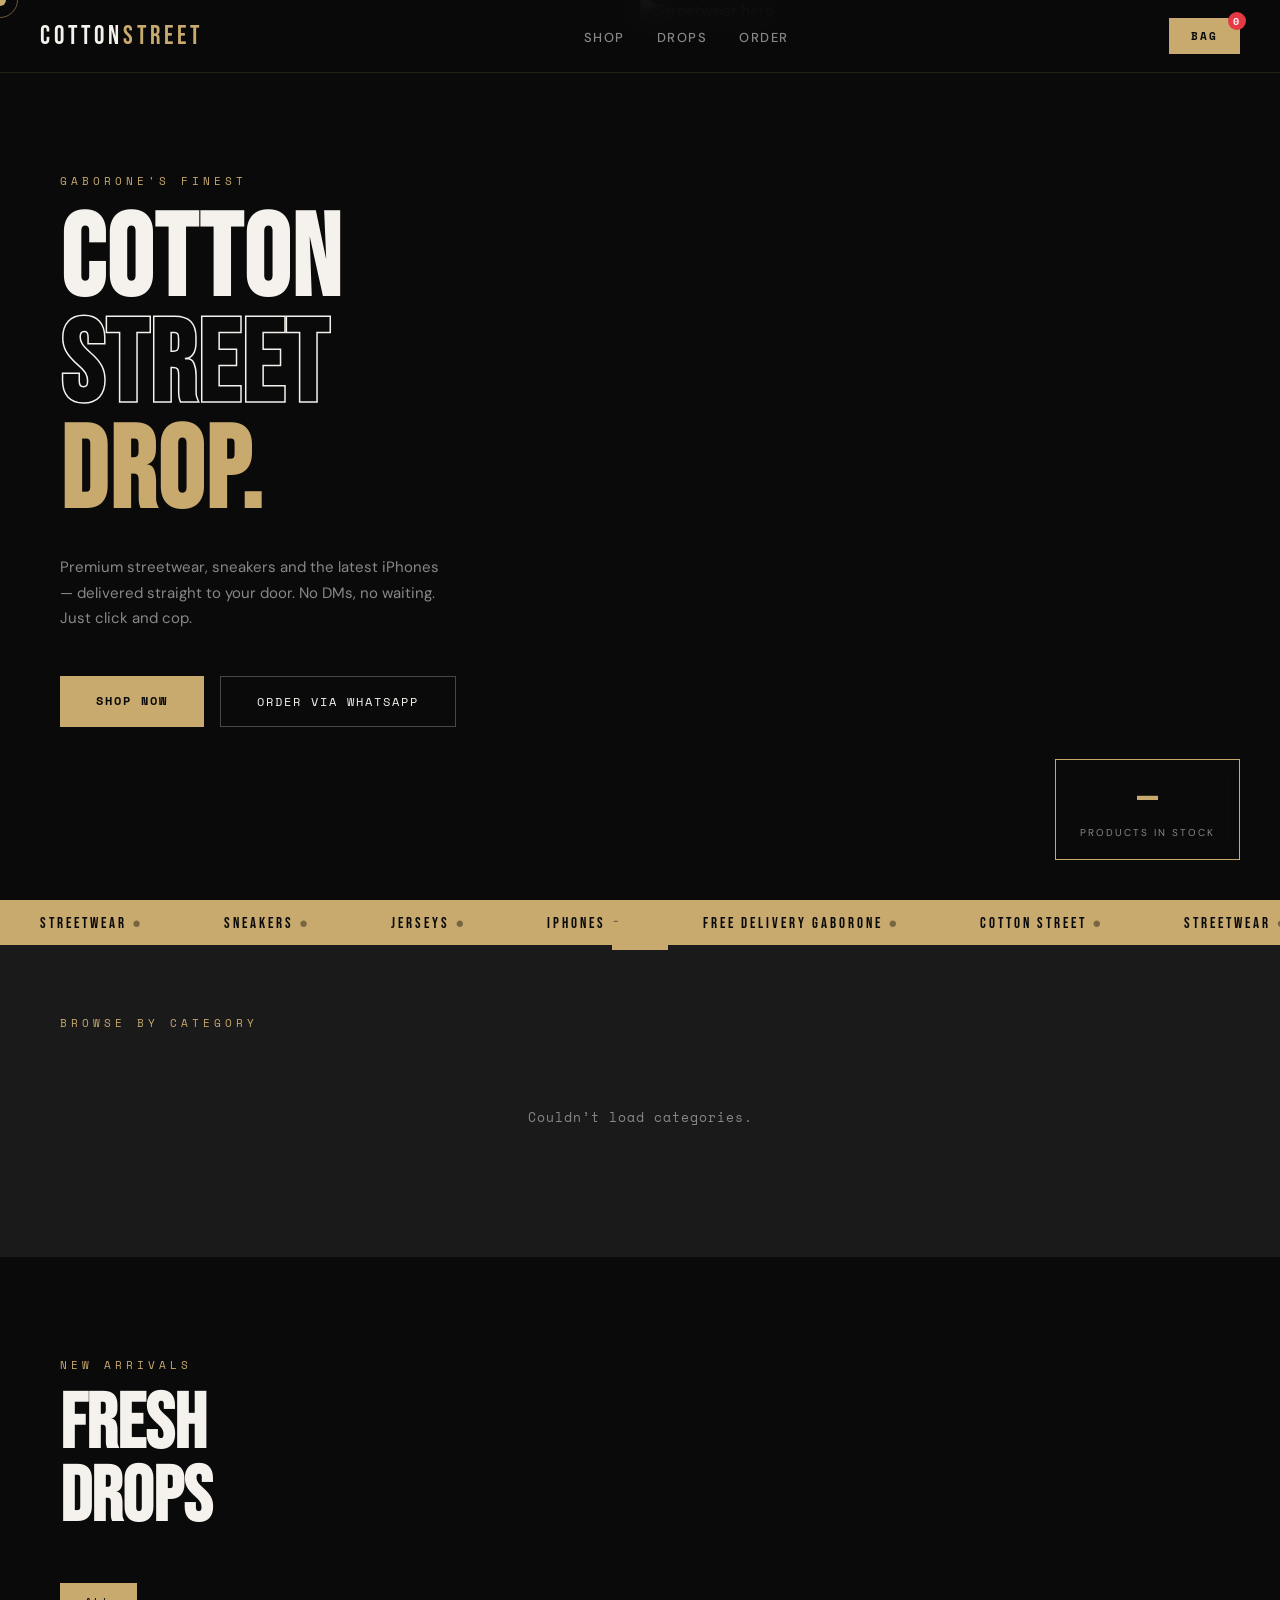
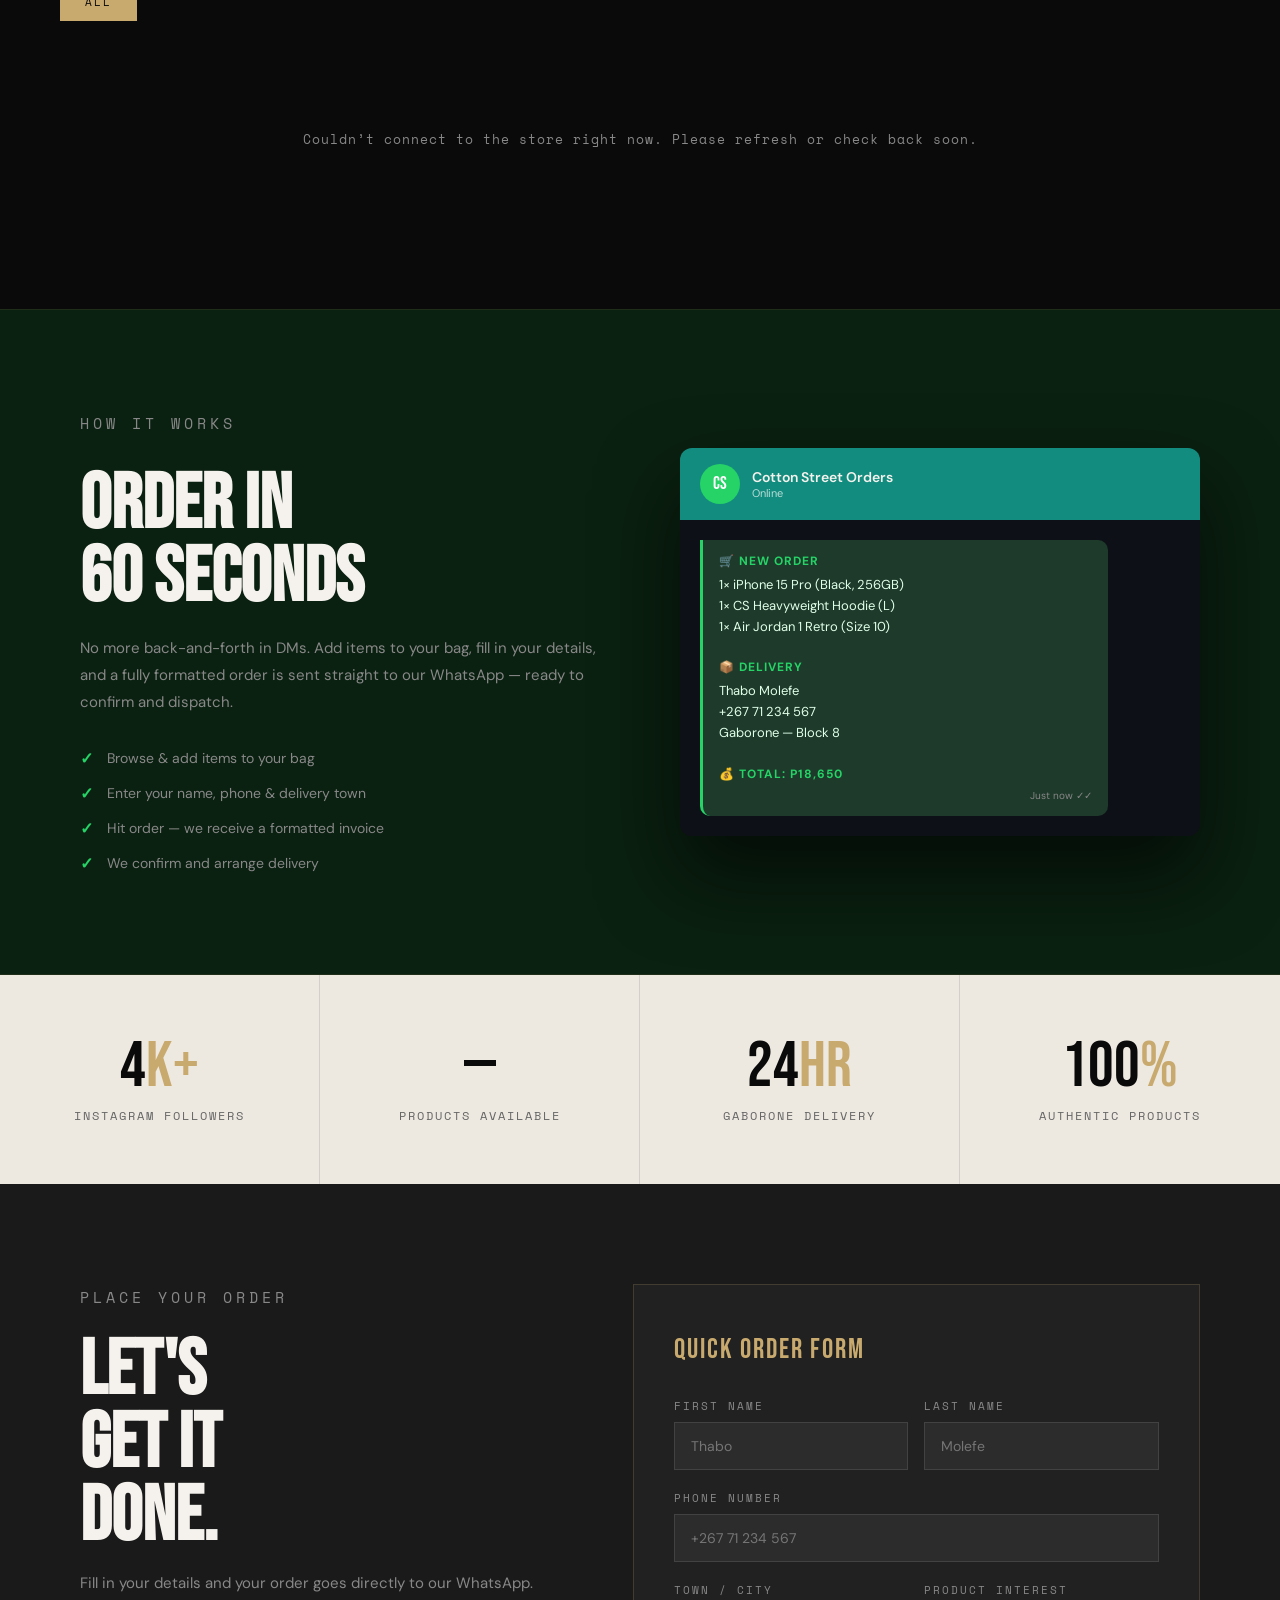
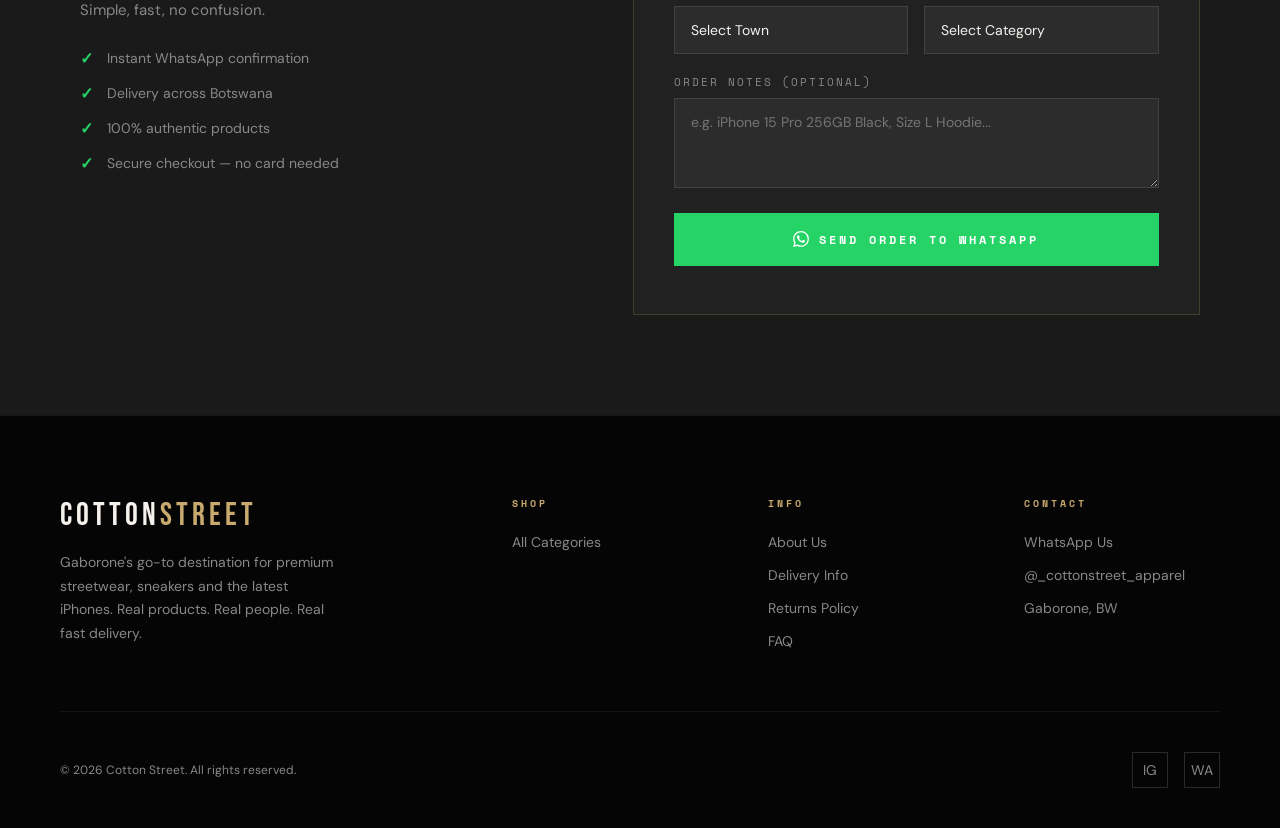
==== frontend/index.html @ 13ce19bf "fix" ====
<!DOCTYPE html>
<html lang="en">
<head>
<meta charset="UTF-8">
<meta name="viewport" content="width=device-width, initial-scale=1.0">
<title>Cotton Street — Apparel & Electronics</title>
<link href="https://fonts.googleapis.com/css2?family=Bebas+Neue&family=DM+Sans:wght@300;400;500;600&family=Space+Mono:wght@400;700&display=swap" rel="stylesheet">
<style>
  :root {
    --black: #0a0a0a;
    --white: #f5f2ee;
    --cream: #ede8e0;
    --accent: #c8a96e;
    --accent2: #e63946;
    --grey: #1a1a1a;
    --mid: #333;
    --light: #888;
  }

  *, *::before, *::after { box-sizing: border-box; margin: 0; padding: 0; }

  html { scroll-behavior: smooth; }

  body {
    background: var(--black);
    color: var(--white);
    font-family: 'DM Sans', sans-serif;
    overflow-x: hidden;
    cursor: none;
  }

  /* Custom cursor */
  .cursor {
    width: 12px; height: 12px;
    background: var(--accent);
    border-radius: 50%;
    position: fixed;
    top: 0; left: 0;
    pointer-events: none;
    z-index: 9999;
    transition: transform 0.15s ease;
    transform: translate(-50%, -50%);
  }
  .cursor-ring {
    width: 36px; height: 36px;
    border: 1px solid rgba(200,169,110,0.5);
    border-radius: 50%;
    position: fixed;
    top: 0; left: 0;
    pointer-events: none;
    z-index: 9998;
    transition: transform 0.35s ease, width 0.3s, height 0.3s;
    transform: translate(-50%, -50%);
  }

  /* Hide custom cursor on touch devices (phones/tablets) */
  @media (hover: none), (pointer: coarse) {
    .cursor, .cursor-ring { display: none; }
    body, .bag-btn, .btn-primary, .btn-outline, .product-card, .cat-card, .tab,
    .form-group input, .form-group select, .form-group textarea,
    .submit-btn, .checkout-btn, .close-btn, .bag-item-remove { cursor: auto; }
  }

  /* Scrollbar */
  ::-webkit-scrollbar { width: 3px; }
  ::-webkit-scrollbar-track { background: var(--black); }
  ::-webkit-scrollbar-thumb { background: var(--accent); }

  /* ===== NAV ===== */
  nav {
    position: fixed; top: 0; left: 0; right: 0;
    z-index: 1000;
    display: flex; align-items: center; justify-content: space-between;
    padding: 18px 40px;
    background: rgba(10,10,10,0.85);
    backdrop-filter: blur(16px);
    border-bottom: 1px solid rgba(200,169,110,0.15);
  }
  .nav-logo {
    font-family: 'Bebas Neue', cursive;
    font-size: 26px;
    letter-spacing: 4px;
    color: var(--white);
    text-decoration: none;
  }
  .nav-logo span { color: var(--accent); }
  .nav-links {
    display: flex; gap: 32px; list-style: none;
  }
  .nav-links a {
    color: var(--light);
    text-decoration: none;
    font-size: 13px;
    letter-spacing: 1.5px;
    text-transform: uppercase;
    font-weight: 500;
    transition: color 0.2s;
  }
  .nav-links a:hover { color: var(--accent); }
  .nav-right { display: flex; align-items: center; gap: 20px; }
  .bag-btn {
    background: var(--accent);
    color: var(--black);
    border: none;
    padding: 10px 22px;
    font-family: 'Space Mono', monospace;
    font-size: 11px;
    letter-spacing: 2px;
    text-transform: uppercase;
    cursor: none;
    font-weight: 700;
    transition: background 0.2s, transform 0.2s;
    position: relative;
  }
  .bag-btn:hover { background: var(--white); transform: translateY(-1px); }
  .bag-count {
    position: absolute; top: -6px; right: -6px;
    background: var(--accent2);
    color: white;
    border-radius: 50%;
    width: 18px; height: 18px;
    font-size: 10px;
    display: flex; align-items: center; justify-content: center;
    font-family: 'Space Mono', monospace;
  }

  /* ===== HERO ===== */
  .hero {
    min-height: 100vh;
    display: grid;
    grid-template-columns: 1fr 1fr;
    position: relative;
    overflow: hidden;
    padding-top: 72px;
  }
  .hero-left {
    display: flex;
    flex-direction: column;
    justify-content: center;
    padding: 80px 60px 80px 60px;
    position: relative;
    z-index: 2;
  }
  .hero-tag {
    font-family: 'Space Mono', monospace;
    font-size: 11px;
    color: var(--accent);
    letter-spacing: 4px;
    text-transform: uppercase;
    margin-bottom: 20px;
    opacity: 0;
    animation: fadeUp 0.7s 0.2s forwards;
  }
  .hero-title {
    font-family: 'Bebas Neue', cursive;
    font-size: clamp(70px, 9vw, 130px);
    line-height: 0.92;
    letter-spacing: 2px;
    opacity: 0;
    animation: fadeUp 0.7s 0.4s forwards;
  }
  .hero-title .outline {
    -webkit-text-stroke: 1.5px var(--white);
    color: transparent;
  }
  .hero-title .gold { color: var(--accent); }
  .hero-sub {
    max-width: 380px;
    margin-top: 28px;
    color: var(--light);
    font-size: 15px;
    line-height: 1.7;
    opacity: 0;
    animation: fadeUp 0.7s 0.6s forwards;
  }
  .hero-cta {
    display: flex; gap: 16px; margin-top: 44px;
    opacity: 0;
    animation: fadeUp 0.7s 0.8s forwards;
  }
  .btn-primary {
    background: var(--accent);
    color: var(--black);
    padding: 16px 36px;
    font-family: 'Space Mono', monospace;
    font-size: 12px;
    letter-spacing: 2px;
    text-transform: uppercase;
    font-weight: 700;
    border: none; cursor: none;
    transition: all 0.2s;
    text-decoration: none;
    display: inline-block;
  }
  .btn-primary:hover { background: var(--white); transform: translateY(-2px); }
  .btn-outline {
    background: transparent;
    color: var(--white);
    padding: 16px 36px;
    font-family: 'Space Mono', monospace;
    font-size: 12px;
    letter-spacing: 2px;
    text-transform: uppercase;
    border: 1px solid rgba(255,255,255,0.25);
    cursor: none;
    transition: all 0.2s;
    text-decoration: none;
    display: inline-block;
  }
  .btn-outline:hover { border-color: var(--accent); color: var(--accent); }

  .hero-right {
    position: relative;
    overflow: hidden;
  }
  .hero-img-main {
    width: 100%; height: 100%;
    object-fit: cover;
    filter: brightness(0.75) contrast(1.1);
    opacity: 0;
    animation: fadeIn 1s 0.3s forwards;
  }
  .hero-overlay {
    position: absolute; inset: 0;
    background: linear-gradient(135deg, rgba(10,10,10,0.4) 0%, transparent 60%);
  }
  .hero-badge {
    position: absolute;
    bottom: 40px; right: 40px;
    border: 1px solid var(--accent);
    padding: 20px 24px;
    text-align: center;
    background: rgba(10,10,10,0.7);
    backdrop-filter: blur(10px);
  }
  .hero-badge .num {
    font-family: 'Bebas Neue', cursive;
    font-size: 42px;
    color: var(--accent);
    line-height: 1;
  }
  .hero-badge .lbl {
    font-size: 10px;
    letter-spacing: 2px;
    text-transform: uppercase;
    color: var(--light);
    margin-top: 4px;
  }

  /* Ticker */
  .ticker {
    background: var(--accent);
    overflow: hidden;
    white-space: nowrap;
    padding: 12px 0;
  }
  .ticker-inner {
    display: inline-flex;
    animation: ticker 20s linear infinite;
  }
  .ticker-item {
    font-family: 'Bebas Neue', cursive;
    font-size: 15px;
    letter-spacing: 3px;
    color: var(--black);
    padding: 0 40px;
  }
  .ticker-dot { color: rgba(0,0,0,0.4); }

  /* ===== SECTIONS ===== */
  section { padding: 100px 60px; }

  .section-label {
    font-family: 'Space Mono', monospace;
    font-size: 11px;
    letter-spacing: 4px;
    text-transform: uppercase;
    color: var(--accent);
    margin-bottom: 16px;
  }
  .section-title {
    font-family: 'Bebas Neue', cursive;
    font-size: clamp(44px, 6vw, 80px);
    line-height: 0.95;
    margin-bottom: 48px;
  }

  /* ===== CATEGORIES ===== */
  .categories {
    background: var(--grey);
    padding: 70px 60px;
  }
  .cat-grid {
    display: grid;
    grid-template-columns: repeat(auto-fit, minmax(220px, 1fr));
    gap: 16px;
  }
  .cat-card {
    position: relative;
    overflow: hidden;
    aspect-ratio: 3/4;
    cursor: none;
  }
  .cat-card img {
    width: 100%; height: 100%;
    object-fit: cover;
    transition: transform 0.6s ease;
    filter: brightness(0.65);
  }
  .cat-card:hover img { transform: scale(1.06); filter: brightness(0.5); }
  .cat-placeholder {
    width: 100%; height: 100%;
    display: flex; align-items: center; justify-content: center;
    background: linear-gradient(135deg, rgba(200,169,110,0.18), rgba(10,10,10,0.95));
    font-family: 'Bebas Neue', cursive;
    font-size: clamp(26px, 5vw, 48px);
    color: rgba(255,255,255,0.07);
    letter-spacing: 4px;
    text-transform: uppercase;
    transition: transform 0.6s ease;
    overflow: hidden;
    white-space: nowrap;
  }
  .cat-card:hover .cat-placeholder { transform: scale(1.06); }
  .cat-info {
    position: absolute;
    bottom: 0; left: 0; right: 0;
    padding: 28px 24px;
    background: linear-gradient(to top, rgba(0,0,0,0.9) 0%, transparent 100%);
  }
  .cat-name {
    font-family: 'Bebas Neue', cursive;
    font-size: 34px;
    letter-spacing: 2px;
  }
  .cat-count {
    font-size: 12px;
    color: var(--accent);
    letter-spacing: 2px;
    font-family: 'Space Mono', monospace;
    margin-top: 4px;
  }
  .cat-arrow {
    position: absolute;
    top: 24px; right: 24px;
    width: 40px; height: 40px;
    border: 1px solid rgba(255,255,255,0.3);
    display: flex; align-items: center; justify-content: center;
    font-size: 18px;
    opacity: 0;
    transition: opacity 0.3s, transform 0.3s;
    transform: translateX(-8px);
  }
  .cat-card:hover .cat-arrow { opacity: 1; transform: translateX(0); }

  /* ===== PRODUCTS ===== */
  .products { background: var(--black); }
  .filter-tabs {
    display: flex; gap: 8px;
    margin-bottom: 48px;
    flex-wrap: wrap;
  }
  .tab {
    padding: 10px 24px;
    font-family: 'Space Mono', monospace;
    font-size: 11px;
    letter-spacing: 2px;
    text-transform: uppercase;
    border: 1px solid rgba(255,255,255,0.15);
    background: transparent;
    color: var(--light);
    cursor: none;
    transition: all 0.2s;
  }
  .tab.active, .tab:hover {
    background: var(--accent);
    color: var(--black);
    border-color: var(--accent);
  }
  .product-grid {
    display: grid;
    grid-template-columns: repeat(4, 1fr);
    gap: 20px;
  }
  .product-card {
    background: var(--grey);
    position: relative;
    cursor: none;
    transition: transform 0.3s;
    overflow: hidden;
  }
  .product-card:hover { transform: translateY(-6px); }
  .product-img-wrap {
    position: relative;
    aspect-ratio: 3/4;
    overflow: hidden;
  }
  .product-img-wrap img {
    width: 100%; height: 100%;
    object-fit: cover;
    transition: transform 0.5s;
    filter: brightness(0.9);
  }
  .product-card:hover .product-img-wrap img { transform: scale(1.05); }
  .no-image {
    width: 100%; height: 100%;
    display: flex; align-items: center; justify-content: center;
    background: linear-gradient(135deg, rgba(200,169,110,0.12), rgba(255,255,255,0.02));
    font-family: 'Bebas Neue', cursive;
    font-size: 36px;
    color: rgba(255,255,255,0.18);
    letter-spacing: 2px;
  }
  .product-badge {
    position: absolute;
    top: 14px; left: 14px;
    background: var(--accent2);
    color: white;
    font-size: 9px;
    letter-spacing: 2px;
    font-family: 'Space Mono', monospace;
    padding: 5px 10px;
    text-transform: uppercase;
  }
  .product-quick {
    position: absolute;
    bottom: 0; left: 0; right: 0;
    background: var(--accent);
    color: var(--black);
    text-align: center;
    padding: 12px;
    font-family: 'Space Mono', monospace;
    font-size: 10px;
    letter-spacing: 2px;
    text-transform: uppercase;
    font-weight: 700;
    transform: translateY(100%);
    transition: transform 0.3s;
    border: none;
    cursor: none;
    width: 100%;
  }
  .product-card:hover .product-quick { transform: translateY(0); }
  .product-info { padding: 18px 16px; }
  .product-name {
    font-family: 'DM Sans', sans-serif;
    font-size: 14px;
    font-weight: 600;
    margin-bottom: 4px;
    white-space: nowrap; overflow: hidden; text-overflow: ellipsis;
  }
  .product-variant {
    font-size: 11px;
    color: var(--light);
    letter-spacing: 1px;
    margin-bottom: 12px;
  }
  .product-price {
    font-family: 'Space Mono', monospace;
    font-size: 15px;
    color: var(--accent);
    font-weight: 700;
  }
  .product-old {
    font-family: 'Space Mono', monospace;
    font-size: 11px;
    color: var(--light);
    text-decoration: line-through;
    margin-left: 8px;
  }

  /* ===== GRID MESSAGES ===== */
  .loading-state, .empty-state {
    grid-column: 1 / -1;
    text-align: center;
    padding: 60px 20px;
    color: var(--light);
    font-family: 'Space Mono', monospace;
    font-size: 13px;
    letter-spacing: 1px;
  }

  /* ===== WHATSAPP SECTION ===== */
  .wa-section {
    background: #0a2010;
    display: grid;
    grid-template-columns: 1fr 1fr;
    gap: 80px;
    align-items: center;
    padding: 100px 80px;
    border-top: 1px solid rgba(200,169,110,0.1);
    border-bottom: 1px solid rgba(200,169,110,0.1);
  }
  .wa-section .section-title { margin-bottom: 20px; }
  .wa-section p {
    color: var(--light);
    font-size: 15px;
    line-height: 1.8;
    margin-bottom: 32px;
  }
  .wa-mockup {
    background: #111;
    border-radius: 12px;
    overflow: hidden;
    box-shadow: 0 40px 80px rgba(0,0,0,0.6);
  }
  .wa-header {
    background: #128C7E;
    padding: 16px 20px;
    display: flex;
    align-items: center;
    gap: 12px;
  }
  .wa-avatar {
    width: 40px; height: 40px;
    border-radius: 50%;
    background: #25D366;
    display: flex; align-items: center; justify-content: center;
    font-family: 'Bebas Neue', cursive;
    font-size: 18px;
    color: white;
  }
  .wa-title { font-weight: 600; font-size: 14px; }
  .wa-status { font-size: 11px; color: rgba(255,255,255,0.7); }
  .wa-body {
    background: #0d1117;
    padding: 20px;
    min-height: 220px;
    display: flex;
    flex-direction: column;
    gap: 10px;
  }
  .wa-msg {
    background: #1e3a2b;
    border-radius: 0 10px 10px 10px;
    padding: 12px 16px;
    max-width: 85%;
    font-size: 13px;
    line-height: 1.6;
    color: #e0ffe8;
    border-left: 3px solid #25D366;
  }
  .wa-msg strong { color: #25D366; display: block; margin-bottom: 4px; font-size: 12px; letter-spacing: 1px; }
  .wa-time { font-size: 10px; color: var(--light); text-align: right; margin-top: 4px; }

  /* ===== STATS ===== */
  .stats-row {
    background: var(--cream);
    display: grid;
    grid-template-columns: repeat(4, 1fr);
    padding: 0;
  }
  .stat-item {
    padding: 60px 40px;
    border-right: 1px solid rgba(0,0,0,0.1);
    text-align: center;
  }
  .stat-item:last-child { border-right: none; }
  .stat-num {
    font-family: 'Bebas Neue', cursive;
    font-size: 64px;
    color: var(--black);
    line-height: 1;
  }
  .stat-unit { color: var(--accent); }
  .stat-label {
    font-size: 12px;
    letter-spacing: 2px;
    text-transform: uppercase;
    color: #666;
    margin-top: 8px;
    font-family: 'Space Mono', monospace;
  }

  /* ===== ORDER FORM ===== */
  .order-section {
    background: var(--grey);
    display: grid;
    grid-template-columns: 1fr 1.2fr;
    gap: 80px;
    align-items: start;
    padding: 100px 80px;
  }
  .order-info .section-title { margin-bottom: 16px; }
  .order-info p { color: var(--light); line-height: 1.8; margin-bottom: 24px; font-size: 15px; }
  .benefit-list { list-style: none; display: flex; flex-direction: column; gap: 14px; }
  .benefit-list li {
    display: flex; align-items: center; gap: 14px;
    font-size: 14px; color: var(--light);
  }
  .benefit-list li::before {
    content: '✓';
    color: #25D366;
    font-weight: 700;
    font-size: 16px;
    flex-shrink: 0;
  }

  .order-form {
    background: rgba(255,255,255,0.03);
    border: 1px solid rgba(200,169,110,0.2);
    padding: 48px 40px;
  }
  .form-title {
    font-family: 'Bebas Neue', cursive;
    font-size: 28px;
    letter-spacing: 2px;
    margin-bottom: 32px;
    color: var(--accent);
  }
  .form-group { margin-bottom: 20px; }
  .form-group label {
    display: block;
    font-size: 11px;
    letter-spacing: 2px;
    text-transform: uppercase;
    color: var(--light);
    font-family: 'Space Mono', monospace;
    margin-bottom: 8px;
  }
  .form-group input, .form-group select, .form-group textarea {
    width: 100%;
    background: rgba(255,255,255,0.05);
    border: 1px solid rgba(255,255,255,0.1);
    color: var(--white);
    padding: 14px 16px;
    font-family: 'DM Sans', sans-serif;
    font-size: 14px;
    outline: none;
    transition: border-color 0.2s;
    -webkit-appearance: none;
    cursor: none;
  }
  .form-group input:focus, .form-group select:focus, .form-group textarea:focus {
    border-color: var(--accent);
  }
  .form-group select option { background: var(--grey); }
  .form-group textarea { min-height: 90px; resize: vertical; }
  .form-row { display: grid; grid-template-columns: 1fr 1fr; gap: 16px; }

  .submit-btn {
    width: 100%;
    background: #25D366;
    color: white;
    border: none;
    padding: 18px;
    font-family: 'Space Mono', monospace;
    font-size: 12px;
    letter-spacing: 3px;
    text-transform: uppercase;
    font-weight: 700;
    cursor: none;
    transition: background 0.2s, transform 0.2s;
    margin-top: 8px;
    display: flex; align-items: center; justify-content: center; gap: 10px;
  }
  .submit-btn:hover { background: #128C7E; transform: translateY(-1px); }
  .submit-btn:disabled { opacity: 0.6; cursor: not-allowed; }

  /* ===== BAG DRAWER ===== */
  .bag-drawer {
    position: fixed;
    top: 0; right: -420px;
    width: 420px; height: 100vh;
    background: var(--grey);
    z-index: 2000;
    transition: right 0.4s cubic-bezier(0.4, 0, 0.2, 1);
    display: flex; flex-direction: column;
    border-left: 1px solid rgba(200,169,110,0.15);
  }
  .bag-drawer.open { right: 0; }
  .bag-overlay {
    position: fixed; inset: 0;
    background: rgba(0,0,0,0.6);
    z-index: 1999;
    display: none;
    backdrop-filter: blur(4px);
  }
  .bag-overlay.open { display: block; }
  .bag-header {
    padding: 28px 32px;
    border-bottom: 1px solid rgba(255,255,255,0.08);
    display: flex; justify-content: space-between; align-items: center;
  }
  .bag-header h3 {
    font-family: 'Bebas Neue', cursive;
    font-size: 22px;
    letter-spacing: 3px;
  }
  .close-btn {
    background: none; border: none; color: var(--white);
    font-size: 22px; cursor: none; line-height: 1;
  }
  .bag-items { flex: 1; overflow-y: auto; padding: 24px 32px; }
  .bag-empty {
    text-align: center; padding: 60px 20px;
    color: var(--light); font-size: 14px;
  }
  .bag-empty .big { font-family: 'Bebas Neue', cursive; font-size: 48px; color: rgba(255,255,255,0.1); margin-bottom: 8px; }
  .bag-item {
    display: flex; gap: 14px; margin-bottom: 20px;
    padding-bottom: 20px;
    border-bottom: 1px solid rgba(255,255,255,0.06);
  }
  .bag-item img, .bag-item .no-image { width: 72px; height: 90px; object-fit: cover; flex-shrink: 0; font-size: 16px; }
  .bag-item-info { flex: 1; }
  .bag-item-name { font-size: 13px; font-weight: 600; margin-bottom: 4px; }
  .bag-item-variant { font-size: 11px; color: var(--light); margin-bottom: 8px; }
  .bag-item-price { font-family: 'Space Mono', monospace; font-size: 13px; color: var(--accent); }
  .bag-item-remove {
    background: none; border: none; color: var(--light);
    font-size: 16px; cursor: none; padding: 0;
    transition: color 0.2s;
  }
  .bag-item-remove:hover { color: var(--accent2); }
  .bag-footer {
    padding: 24px 32px;
    border-top: 1px solid rgba(255,255,255,0.08);
  }
  .bag-total {
    display: flex; justify-content: space-between;
    font-family: 'Space Mono', monospace;
    font-size: 14px;
    margin-bottom: 20px;
  }
  .bag-total .total-num { color: var(--accent); font-size: 18px; }
  .checkout-btn {
    width: 100%;
    background: #25D366;
    color: white;
    border: none;
    padding: 17px;
    font-family: 'Space Mono', monospace;
    font-size: 11px;
    letter-spacing: 3px;
    text-transform: uppercase;
    font-weight: 700;
    cursor: none;
    transition: background 0.2s;
    display: flex; align-items: center; justify-content: center; gap: 8px;
  }
  .checkout-btn:hover { background: #128C7E; }

  /* ===== FOOTER ===== */
  footer {
    background: #050505;
    padding: 80px 60px 40px;
    border-top: 1px solid rgba(200,169,110,0.1);
  }
  .footer-top {
    display: grid;
    grid-template-columns: 2fr 1fr 1fr 1fr;
    gap: 60px;
    margin-bottom: 60px;
  }
  .footer-brand .nav-logo { font-size: 32px; display: block; margin-bottom: 16px; }
  .footer-brand p { color: var(--light); font-size: 14px; line-height: 1.7; max-width: 280px; }
  .footer-col h4 {
    font-family: 'Space Mono', monospace;
    font-size: 10px;
    letter-spacing: 3px;
    text-transform: uppercase;
    color: var(--accent);
    margin-bottom: 20px;
  }
  .footer-col ul { list-style: none; display: flex; flex-direction: column; gap: 12px; }
  .footer-col ul a { color: var(--light); text-decoration: none; font-size: 14px; transition: color 0.2s; }
  .footer-col ul a:hover { color: var(--white); }
  .footer-bottom {
    display: flex; justify-content: space-between; align-items: center;
    padding-top: 40px;
    border-top: 1px solid rgba(255,255,255,0.06);
    color: var(--light); font-size: 12px;
  }
  .social-links { display: flex; gap: 16px; }
  .social-links a {
    width: 36px; height: 36px;
    border: 1px solid rgba(255,255,255,0.15);
    display: flex; align-items: center; justify-content: center;
    color: var(--light); text-decoration: none; font-size: 14px;
    transition: all 0.2s;
  }
  .social-links a:hover { border-color: var(--accent); color: var(--accent); }

  /* ===== TOAST ===== */
  .toast {
    position: fixed;
    bottom: 30px; left: 50%;
    transform: translateX(-50%) translateY(80px);
    background: var(--accent);
    color: var(--black);
    padding: 14px 28px;
    font-family: 'Space Mono', monospace;
    font-size: 11px;
    letter-spacing: 2px;
    text-transform: uppercase;
    font-weight: 700;
    z-index: 9000;
    transition: transform 0.4s cubic-bezier(0.4,0,0.2,1);
    white-space: nowrap;
  }
  .toast.show { transform: translateX(-50%) translateY(0); }

  /* ===== ANIMATIONS ===== */
  @keyframes fadeUp {
    from { opacity: 0; transform: translateY(30px); }
    to { opacity: 1; transform: translateY(0); }
  }
  @keyframes fadeIn {
    from { opacity: 0; } to { opacity: 1; }
  }
  @keyframes ticker {
    from { transform: translateX(0); }
    to { transform: translateX(-50%); }
  }

  /* ===== RESPONSIVE ===== */
  @media (max-width: 900px) {
    nav { padding: 16px 24px; }
    .nav-links { display: none; }
    section { padding: 70px 24px; }
    .hero { grid-template-columns: 1fr; }
    .hero-right { display: none; }
    .hero-left { padding: 60px 24px; }
    .product-grid { grid-template-columns: 1fr 1fr; }
    .wa-section, .order-section { grid-template-columns: 1fr; gap: 40px; padding: 70px 24px; }
    .stats-row { grid-template-columns: 1fr 1fr; }
    .footer-top { grid-template-columns: 1fr 1fr; gap: 40px; }
    .bag-drawer { width: 100%; right: -100%; }
    .categories { padding: 70px 24px; }
  }
</style>
</head>
<body>

<div class="cursor" id="cursor"></div>
<div class="cursor-ring" id="cursorRing"></div>

<!-- BAG OVERLAY -->
<div class="bag-overlay" id="bagOverlay" onclick="toggleBag()"></div>

<!-- BAG DRAWER -->
<div class="bag-drawer" id="bagDrawer">
  <div class="bag-header">
    <h3>YOUR BAG</h3>
    <button class="close-btn" onclick="toggleBag()">✕</button>
  </div>
  <div class="bag-items" id="bagItems">
    <div class="bag-empty">
      <div class="big">EMPTY</div>
      Add items to your bag
    </div>
  </div>
  <div class="bag-footer" id="bagFooter" style="display:none;">
    <div class="bag-total">
      <span>TOTAL</span>
      <span class="total-num" id="bagTotal">P0</span>
    </div>
    <button class="checkout-btn" onclick="goToCheckout()">
      <svg width="16" height="16" viewBox="0 0 24 24" fill="currentColor"><path d="M17.472 14.382c-.297-.149-1.758-.867-2.03-.967-.273-.099-.471-.148-.67.15-.197.297-.767.966-.94 1.164-.173.199-.347.223-.644.075-.297-.15-1.255-.463-2.39-1.475-.883-.788-1.48-1.761-1.653-2.059-.173-.297-.018-.458.13-.606.134-.133.298-.347.446-.52.149-.174.198-.298.298-.497.099-.198.05-.371-.025-.52-.075-.149-.669-1.612-.916-2.207-.242-.579-.487-.5-.669-.51-.173-.008-.371-.01-.57-.01-.198 0-.52.074-.792.372-.272.297-1.04 1.016-1.04 2.479 0 1.462 1.065 2.875 1.213 3.074.149.198 2.096 3.2 5.077 4.487.709.306 1.262.489 1.694.625.712.227 1.36.195 1.871.118.571-.085 1.758-.719 2.006-1.413.248-.694.248-1.289.173-1.413-.074-.124-.272-.198-.57-.347m-5.421 7.403h-.004a9.87 9.87 0 01-5.031-1.378l-.361-.214-3.741.982.998-3.648-.235-.374a9.86 9.86 0 01-1.51-5.26c.001-5.45 4.436-9.884 9.888-9.884 2.64 0 5.122 1.03 6.988 2.898a9.825 9.825 0 012.893 6.994c-.003 5.45-4.437 9.884-9.885 9.884m8.413-18.297A11.815 11.815 0 0012.05 0C5.495 0 .16 5.335.157 11.892c0 2.096.547 4.142 1.588 5.945L.057 24l6.305-1.654a11.882 11.882 0 005.683 1.448h.005c6.554 0 11.89-5.335 11.893-11.893a11.821 11.821 0 00-3.48-8.413z"/></svg>
      CHECKOUT
    </button>
  </div>
</div>

<!-- NAV -->
<nav>
  <a href="#" class="nav-logo">Cotton<span>Street</span></a>
  <ul class="nav-links">
    <li><a href="#shop">Shop</a></li>
    <li><a href="#drops">Drops</a></li>
    <li><a href="#order">Order</a></li>
  </ul>
  <div class="nav-right">
    <button class="bag-btn" onclick="toggleBag()">
      BAG
      <span class="bag-count" id="bagCount">0</span>
    </button>
  </div>
</nav>

<!-- HERO -->
<section class="hero" style="padding:0">
  <div class="hero-left">
    <div class="hero-tag">Gaborone's Finest</div>
    <h1 class="hero-title">
      COTTON<br>
      <span class="outline">STREET</span><br>
      <span class="gold">DROP.</span>
    </h1>
    <p class="hero-sub">Premium streetwear, sneakers and the latest iPhones — delivered straight to your door. No DMs, no waiting. Just click and cop.</p>
    <div class="hero-cta">
      <a href="#shop" class="btn-primary">Shop Now</a>
      <a href="#order" class="btn-outline">Order via WhatsApp</a>
    </div>
  </div>
  <div class="hero-right">
    <img class="hero-img-main" src="https://images.unsplash.com/photo-1552346154-21d32810aba3?w=900&q=80" alt="Streetwear hero">
    <div class="hero-overlay"></div>
    <div class="hero-badge">
      <div class="num" id="heroProductCount">—</div>
      <div class="lbl">Products In Stock</div>
    </div>
  </div>
</section>

<!-- TICKER -->
<div class="ticker">
  <div class="ticker-inner">
    <span class="ticker-item">STREETWEAR <span class="ticker-dot">●</span></span>
    <span class="ticker-item">SNEAKERS <span class="ticker-dot">●</span></span>
    <span class="ticker-item">JERSEYS <span class="ticker-dot">●</span></span>
    <span class="ticker-item">iPHONES <span class="ticker-dot">●</span></span>
    <span class="ticker-item">FREE DELIVERY GABORONE <span class="ticker-dot">●</span></span>
    <span class="ticker-item">COTTON STREET <span class="ticker-dot">●</span></span>
    <span class="ticker-item">STREETWEAR <span class="ticker-dot">●</span></span>
    <span class="ticker-item">SNEAKERS <span class="ticker-dot">●</span></span>
    <span class="ticker-item">JERSEYS <span class="ticker-dot">●</span></span>
    <span class="ticker-item">iPHONES <span class="ticker-dot">●</span></span>
    <span class="ticker-item">FREE DELIVERY GABORONE <span class="ticker-dot">●</span></span>
    <span class="ticker-item">COTTON STREET <span class="ticker-dot">●</span></span>
  </div>
</div>

<!-- CATEGORIES -->
<div class="categories" id="shop">
  <p class="section-label">Browse By Category</p>
  <div class="cat-grid" id="catGrid">
    <div class="loading-state">Loading categories…</div>
  </div>
</div>

<!-- PRODUCTS -->
<section class="products" id="drops">
  <p class="section-label">New Arrivals</p>
  <h2 class="section-title">FRESH<br>DROPS</h2>
  <div class="filter-tabs" id="filterTabs">
    <button class="tab active" onclick="filterProducts('all', this)">All</button>
  </div>
  <div class="product-grid" id="productGrid">
    <div class="loading-state">Loading products…</div>
  </div>
</section>

<!-- WHATSAPP FLOW -->
<div class="wa-section">
  <div>
    <p class="section-label">How It Works</p>
    <h2 class="section-title">ORDER IN<br>60 SECONDS</h2>
    <p>No more back-and-forth in DMs. Add items to your bag, fill in your details, and a fully formatted order is sent straight to our WhatsApp — ready to confirm and dispatch.</p>
    <ul class="benefit-list">
      <li>Browse & add items to your bag</li>
      <li>Enter your name, phone & delivery town</li>
      <li>Hit order — we receive a formatted invoice</li>
      <li>We confirm and arrange delivery</li>
    </ul>
  </div>
  <div class="wa-mockup">
    <div class="wa-header">
      <div class="wa-avatar">CS</div>
      <div>
        <div class="wa-title">Cotton Street Orders</div>
        <div class="wa-status">Online</div>
      </div>
    </div>
    <div class="wa-body">
      <div class="wa-msg">
        <strong>🛒 NEW ORDER</strong>
        1× iPhone 15 Pro (Black, 256GB)<br>
        1× CS Heavyweight Hoodie (L)<br>
        1× Air Jordan 1 Retro (Size 10)<br><br>
        <strong>📦 DELIVERY</strong>
        Thabo Molefe<br>
        +267 71 234 567<br>
        Gaborone — Block 8<br><br>
        <strong>💰 TOTAL: P18,650</strong>
        <div class="wa-time">Just now ✓✓</div>
      </div>
    </div>
  </div>
</div>

<!-- STATS -->
<div class="stats-row">
  <div class="stat-item">
    <div class="stat-num">4<span class="stat-unit">K+</span></div>
    <div class="stat-label">Instagram Followers</div>
  </div>
  <div class="stat-item">
    <div class="stat-num" id="statProductCount">—<span class="stat-unit"></span></div>
    <div class="stat-label">Products Available</div>
  </div>
  <div class="stat-item">
    <div class="stat-num">24<span class="stat-unit">hr</span></div>
    <div class="stat-label">Gaborone Delivery</div>
  </div>
  <div class="stat-item">
    <div class="stat-num">100<span class="stat-unit">%</span></div>
    <div class="stat-label">Authentic Products</div>
  </div>
</div>

<!-- ORDER FORM -->
<div class="order-section" id="order">
  <div class="order-info">
    <p class="section-label">Place Your Order</p>
    <h2 class="section-title">LET'S<br>GET IT<br>DONE.</h2>
    <p>Fill in your details and your order goes directly to our WhatsApp. Simple, fast, no confusion.</p>
    <ul class="benefit-list">
      <li>Instant WhatsApp confirmation</li>
      <li>Delivery across Botswana</li>
      <li>100% authentic products</li>
      <li>Secure checkout — no card needed</li>
    </ul>
  </div>
  <div class="order-form">
    <div class="form-title">QUICK ORDER FORM</div>
    <div class="form-row">
      <div class="form-group">
        <label>First Name</label>
        <input type="text" id="fname" placeholder="Thabo">
      </div>
      <div class="form-group">
        <label>Last Name</label>
        <input type="text" id="lname" placeholder="Molefe">
      </div>
    </div>
    <div class="form-group">
      <label>Phone Number</label>
      <input type="tel" id="phone" placeholder="+267 71 234 567">
    </div>
    <div class="form-row">
      <div class="form-group">
        <label>Town / City</label>
        <select id="town">
          <option value="">Select Town</option>
          <option>Gaborone</option>
          <option>Francistown</option>
          <option>Maun</option>
          <option>Serowe</option>
          <option>Kanye</option>
          <option>Molepolole</option>
          <option>Other</option>
        </select>
      </div>
      <div class="form-group">
        <label>Product Interest</label>
        <select id="productInterest">
          <option value="">Select Category</option>
          <option>iPhones</option>
          <option>Streetwear</option>
          <option>Sneakers</option>
          <option>Jerseys</option>
          <option>Accessories</option>
          <option>Multiple Items</option>
        </select>
      </div>
    </div>
    <div class="form-group">
      <label>Order Notes (optional)</label>
      <textarea id="notes" placeholder="e.g. iPhone 15 Pro 256GB Black, Size L Hoodie..."></textarea>
    </div>
    <button class="submit-btn" id="submitBtn" onclick="submitDirectOrder()">
      <svg width="16" height="16" viewBox="0 0 24 24" fill="currentColor"><path d="M17.472 14.382c-.297-.149-1.758-.867-2.03-.967-.273-.099-.471-.148-.67.15-.197.297-.767.966-.94 1.164-.173.199-.347.223-.644.075-.297-.15-1.255-.463-2.39-1.475-.883-.788-1.48-1.761-1.653-2.059-.173-.297-.018-.458.13-.606.134-.133.298-.347.446-.52.149-.174.198-.298.298-.497.099-.198.05-.371-.025-.52-.075-.149-.669-1.612-.916-2.207-.242-.579-.487-.5-.669-.51-.173-.008-.371-.01-.57-.01-.198 0-.52.074-.792.372-.272.297-1.04 1.016-1.04 2.479 0 1.462 1.065 2.875 1.213 3.074.149.198 2.096 3.2 5.077 4.487.709.306 1.262.489 1.694.625.712.227 1.36.195 1.871.118.571-.085 1.758-.719 2.006-1.413.248-.694.248-1.289.173-1.413-.074-.124-.272-.198-.57-.347m-5.421 7.403h-.004a9.87 9.87 0 01-5.031-1.378l-.361-.214-3.741.982.998-3.648-.235-.374a9.86 9.86 0 01-1.51-5.26c.001-5.45 4.436-9.884 9.888-9.884 2.64 0 5.122 1.03 6.988 2.898a9.825 9.825 0 012.893 6.994c-.003 5.45-4.437 9.884-9.885 9.884m8.413-18.297A11.815 11.815 0 0012.05 0C5.495 0 .16 5.335.157 11.892c0 2.096.547 4.142 1.588 5.945L.057 24l6.305-1.654a11.882 11.882 0 005.683 1.448h.005c6.554 0 11.89-5.335 11.893-11.893a11.821 11.821 0 00-3.48-8.413z"/></svg>
      SEND ORDER TO WHATSAPP
    </button>
  </div>
</div>

<!-- FOOTER -->
<footer>
  <div class="footer-top">
    <div class="footer-brand">
      <a href="#" class="nav-logo">Cotton<span>Street</span></a>
      <p>Gaborone's go-to destination for premium streetwear, sneakers and the latest iPhones. Real products. Real people. Real fast delivery.</p>
    </div>
    <div class="footer-col">
      <h4>Shop</h4>
      <ul id="footerShopLinks">
        <li><a href="#shop">All Categories</a></li>
      </ul>
    </div>
    <div class="footer-col">
      <h4>Info</h4>
      <ul>
        <li><a href="#shop">About Us</a></li>
        <li><a href="#order">Delivery Info</a></li>
        <li><a href="#order">Returns Policy</a></li>
        <li><a href="#order">FAQ</a></li>
      </ul>
    </div>
    <div class="footer-col">
      <h4>Contact</h4>
      <ul>
        <li><a href="#order">WhatsApp Us</a></li>
        <li><a href="https://instagram.com/_cottonstreet_apparel" target="_blank">@_cottonstreet_apparel</a></li>
        <li><a href="#">Gaborone, BW</a></li>
      </ul>
    </div>
  </div>
  <div class="footer-bottom">
    <span>© 2026 Cotton Street. All rights reserved.</span>
    <div class="social-links">
      <a href="https://instagram.com/_cottonstreet_apparel" target="_blank">IG</a>
      <a href="#order">WA</a>
    </div>
  </div>
</footer>

<!-- TOAST -->
<div class="toast" id="toast"></div>

<script>
/* =========================================================
   CONFIG
   ========================================================= */
const WHATSAPP_NUMBER = '26776707364';

// Auto-detects the FastAPI backend URL while developing inside
// a GitHub Codespace (frontend on :5500, backend on :8000).
// ⚠️ When you deploy for real, replace this with your live
// backend URL, e.g. const API_BASE = 'https://cottonstreet-api.onrender.com/api';
const API_BASE = (() => {
  const host = window.location.hostname;
  if (host.endsWith('.app.github.dev')) {
    const apiHost = host.replace(/-\d+\.app\.github\.dev$/, '-8000.app.github.dev');
    return `${window.location.protocol}//${apiHost}/api`;
  }
  return 'http://localhost:8000/api';
})();

// Friendly labels for the big watermark text on category cards
const CATEGORY_LABELS = {
  sneakers: 'SNEAKERS',
  streetwear: 'STREET',
  jerseys: 'JERSEYS',
  accessories: 'EXTRAS',
  phones: 'PHONES'
};

/* =========================================================
   CURSOR (desktop only — hidden on touch via CSS)
   ========================================================= */
const cursor = document.getElementById('cursor');
const ring = document.getElementById('cursorRing');
document.addEventListener('mousemove', e => {
  cursor.style.left = e.clientX + 'px';
  cursor.style.top = e.clientY + 'px';
  setTimeout(() => {
    ring.style.left = e.clientX + 'px';
    ring.style.top = e.clientY + 'px';
  }, 80);
});
function bindCursorHover() {
  document.querySelectorAll('a, button, .product-card, .cat-card, .tab').forEach(el => {
    el.addEventListener('mouseenter', () => { cursor.style.transform = 'translate(-50%,-50%) scale(2.5)'; ring.style.width = '60px'; ring.style.height = '60px'; });
    el.addEventListener('mouseleave', () => { cursor.style.transform = 'translate(-50%,-50%) scale(1)'; ring.style.width = '36px'; ring.style.height = '36px'; });
  });
}

/* =========================================================
   STATE
   ========================================================= */
let categories = [];
let products = [];
let bag = [];
let currentFilter = 'all';

/* =========================================================
   DATA LOADING
   ========================================================= */
async function init() {
  await loadCategories();
  await loadProducts();
  bindCursorHover();
}

async function loadCategories() {
  try {
    const res = await fetch(`${API_BASE}/categories`);
    if (!res.ok) throw new Error('Bad response');
    categories = await res.json();
  } catch (e) {
    console.error('Failed to load categories:', e);
    categories = [];
  }
  renderFilterTabs();
  renderFooterShopLinks();
}

async function loadProducts() {
  const grid = document.getElementById('productGrid');
  grid.innerHTML = '<div class="loading-state">Loading products…</div>';
  try {
    const res = await fetch(`${API_BASE}/products?in_stock=true`);
    if (!res.ok) throw new Error('Bad response');
    products = await res.json();
  } catch (e) {
    console.error('Failed to load products:', e);
    grid.innerHTML = '<div class="empty-state">Couldn\u2019t connect to the store right now. Please refresh or check back soon.</div>';
    document.getElementById('catGrid').innerHTML = '<div class="empty-state">Couldn\u2019t load categories.</div>';
    return;
  }
  updateCounts();
  renderCategoryCards();
  renderProducts();
}

function updateCounts() {
  const count = products.length;
  const heroNum = document.getElementById('heroProductCount');
  const statNum = document.getElementById('statProductCount');
  if (heroNum) heroNum.textContent = count > 0 ? `${count}+` : 'NEW';
  if (statNum) statNum.innerHTML = count > 0 ? `${count}<span class="stat-unit">+</span>` : `0`;
}

/* =========================================================
   RENDERING
   ========================================================= */
function escapeHtml(str) {
  return String(str || '').replace(/[&<>"']/g, m => ({'&':'&amp;','<':'&lt;','>':'&gt;','"':'&quot;',"'":'&#39;'}[m]));
}

function renderFilterTabs() {
  const wrap = document.getElementById('filterTabs');
  let html = `<button class="tab active" onclick="filterProducts('all', this)">All</button>`;
  categories.forEach(c => {
    html += `<button class="tab" onclick="filterProducts('${c.slug}', this)">${escapeHtml(c.name)}</button>`;
  });
  wrap.innerHTML = html;
}

function renderFooterShopLinks() {
  const wrap = document.getElementById('footerShopLinks');
  let html = `<li><a href="#shop">All Categories</a></li>`;
  categories.forEach(c => {
    html += `<li><a href="#drops" onclick="filterProducts('${c.slug}')">${escapeHtml(c.name)}</a></li>`;
  });
  wrap.innerHTML = html;
}

function renderCategoryCards() {
  const grid = document.getElementById('catGrid');
  if (categories.length === 0) {
    grid.innerHTML = '<div class="empty-state">Categories coming soon — check back shortly.</div>';
    return;
  }
  grid.innerHTML = categories.map(c => {
    const count = products.filter(p => p.categories && p.categories.slug === c.slug).length;
    const label = CATEGORY_LABELS[c.slug] || c.name.toUpperCase();
    return `
    <div class="cat-card" onclick="filterProducts('${c.slug}')">
      <div class="cat-placeholder">${escapeHtml(label)}</div>
      <div class="cat-info">
        <div class="cat-name">${escapeHtml(c.name)}</div>
        <div class="cat-count">${count} Item${count === 1 ? '' : 's'}</div>
      </div>
      <div class="cat-arrow">→</div>
    </div>`;
  }).join('');
}

function renderProducts() {
  const grid = document.getElementById('productGrid');

  if (products.length === 0) {
    grid.innerHTML = '<div class="empty-state">No products yet — the catalogue is being stocked. Check back soon!</div>';
    return;
  }

  const filtered = currentFilter === 'all'
    ? products
    : products.filter(p => p.categories && p.categories.slug === currentFilter);

  if (filtered.length === 0) {
    grid.innerHTML = '<div class="empty-state">No products in this category yet.</div>';
    return;
  }

  grid.innerHTML = filtered.map(p => {
    const price = Number(p.price) || 0;
    const oldPrice = p.old_price ? Number(p.old_price) : null;
    const initials = escapeHtml(p.name).slice(0, 2).toUpperCase();
    const img = p.image_url
      ? `<img src="${p.image_url}" alt="${escapeHtml(p.name)}" loading="lazy">`
      : `<div class="no-image">${initials}</div>`;
    return `
    <div class="product-card">
      <div class="product-img-wrap">
        ${img}
        ${p.badge ? `<span class="product-badge">${escapeHtml(p.badge)}</span>` : ''}
        <button class="product-quick" onclick="addToBag(${p.id})">+ ADD TO BAG</button>
      </div>
      <div class="product-info">
        <div class="product-name">${escapeHtml(p.name)}</div>
        <div class="product-variant">${escapeHtml(p.variant)}</div>
        <div>
          <span class="product-price">P${price.toLocaleString()}</span>
          ${oldPrice ? `<span class="product-old">P${oldPrice.toLocaleString()}</span>` : ''}
        </div>
      </div>
    </div>`;
  }).join('');
}

function filterProducts(cat, btn) {
  currentFilter = cat;
  document.querySelectorAll('.tab').forEach(t => t.classList.remove('active'));
  if (btn) {
    btn.classList.add('active');
  } else {
    const match = categories.find(c => c.slug === cat);
    document.querySelectorAll('.tab').forEach(t => {
      if (match && t.textContent.trim() === match.name) t.classList.add('active');
    });
  }
  renderProducts();
  document.getElementById('drops').scrollIntoView({ behavior: 'smooth' });
}

/* =========================================================
   BAG
   ========================================================= */
function addToBag(id) {
  const prod = products.find(p => p.id === id);
  if (!prod) return;
  const existing = bag.find(b => b.id === id);
  if (existing) {
    existing.qty++;
  } else {
    bag.push({
      id: prod.id,
      name: prod.name,
      variant: prod.variant || '',
      price: Number(prod.price) || 0,
      img: prod.image_url || '',
      qty: 1
    });
  }
  updateBagUI();
  showToast(`${prod.name} added to bag`);
}

function removeFromBag(id) {
  bag = bag.filter(b => b.id !== id);
  updateBagUI();
}

function updateBagUI() {
  const count = bag.reduce((s, b) => s + b.qty, 0);
  document.getElementById('bagCount').textContent = count;
  const total = bag.reduce((s, b) => s + b.price * b.qty, 0);
  document.getElementById('bagTotal').textContent = `P${total.toLocaleString()}`;
  const itemsEl = document.getElementById('bagItems');
  const footerEl = document.getElementById('bagFooter');
  if (bag.length === 0) {
    itemsEl.innerHTML = '<div class="bag-empty"><div class="big">EMPTY</div>Add items to your bag</div>';
    footerEl.style.display = 'none';
  } else {
    footerEl.style.display = 'block';
    itemsEl.innerHTML = bag.map(b => {
      const thumb = b.img
        ? `<img src="${b.img}" alt="${escapeHtml(b.name)}">`
        : `<div class="no-image">${escapeHtml(b.name).slice(0,2).toUpperCase()}</div>`;
      return `
      <div class="bag-item">
        ${thumb}
        <div class="bag-item-info">
          <div class="bag-item-name">${escapeHtml(b.name)}</div>
          <div class="bag-item-variant">${escapeHtml(b.variant)} · Qty: ${b.qty}</div>
          <div class="bag-item-price">P${(b.price * b.qty).toLocaleString()}</div>
        </div>
        <button class="bag-item-remove" onclick="removeFromBag(${b.id})">✕</button>
      </div>`;
    }).join('');
  }
}

function toggleBag() {
  document.getElementById('bagDrawer').classList.toggle('open');
  document.getElementById('bagOverlay').classList.toggle('open');
}

function goToCheckout() {
  if (bag.length === 0) { showToast('Your bag is empty!'); return; }
  toggleBag();
  document.getElementById('order').scrollIntoView({ behavior: 'smooth' });
  showToast('Add your details below to complete your order');
}

/* =========================================================
   ORDER SUBMISSION (logs to Supabase, then opens WhatsApp)
   ========================================================= */
async function logOrder(payload) {
  try {
    const res = await fetch(`${API_BASE}/orders`, {
      method: 'POST',
      headers: { 'Content-Type': 'application/json' },
      body: JSON.stringify(payload)
    });
    if (!res.ok) console.warn('Order logging returned non-OK status:', res.status);
  } catch (e) {
    // Don't block the customer's WhatsApp message if the API/DB is unreachable
    console.error('Order logging failed (continuing to WhatsApp anyway):', e);
  }
}

async function submitDirectOrder() {
  const fname = document.getElementById('fname').value.trim();
  const lname = document.getElementById('lname').value.trim();
  const phone = document.getElementById('phone').value.trim();
  const town = document.getElementById('town').value;
  const interest = document.getElementById('productInterest').value;
  const notes = document.getElementById('notes').value.trim();

  if (!fname || !phone || !town) { showToast('Please fill in required fields'); return; }

  const submitBtn = document.getElementById('submitBtn');
  submitBtn.disabled = true;

  const total = bag.reduce((s, b) => s + b.price * b.qty, 0);
  const bagSummary = bag.length > 0 ? bag.map(b => `${b.qty}× ${b.name}`).join(', ') : (notes || interest || 'General enquiry');

  let msg = `🛒 *NEW ORDER — Cotton Street*\n\n`;
  msg += `*Customer:* ${fname} ${lname}\n`;
  msg += `*Phone:* ${phone}\n`;
  msg += `*Town:* ${town}\n\n`;
  if (bagSummary) msg += `*Items:* ${bagSummary}\n`;
  if (total > 0) msg += `*Total:* P${total.toLocaleString()}\n`;
  if (notes) msg += `*Notes:* ${notes}\n`;
  msg += `\n_Sent from the Cotton Street website_`;

  await logOrder({
    customer_name: `${fname} ${lname}`.trim(),
    customer_phone: phone,
    customer_town: town,
    items_json: bag.length > 0
      ? bag.map(b => ({ id: b.id, name: b.name, variant: b.variant, qty: b.qty, price: b.price }))
      : [{ note: notes || interest || 'General enquiry' }],
    total: total > 0 ? total : null,
    notes: notes || null
  });

  window.open(`https://wa.me/${WHATSAPP_NUMBER}?text=${encodeURIComponent(msg)}`, '_blank');

  // Reset everything for the next customer
  bag = [];
  updateBagUI();
  document.getElementById('fname').value = '';
  document.getElementById('lname').value = '';
  document.getElementById('phone').value = '';
  document.getElementById('town').value = '';
  document.getElementById('productInterest').value = '';
  document.getElementById('notes').value = '';
  submitBtn.disabled = false;
  showToast('Order sent! Opening WhatsApp…');
}

/* =========================================================
   TOAST
   ========================================================= */
function showToast(msg) {
  const t = document.getElementById('toast');
  t.textContent = msg;
  t.classList.add('show');
  setTimeout(() => t.classList.remove('show'), 2800);
}

/* =========================================================
   BOOT
   ========================================================= */
init();
</script>
</body>
</html>
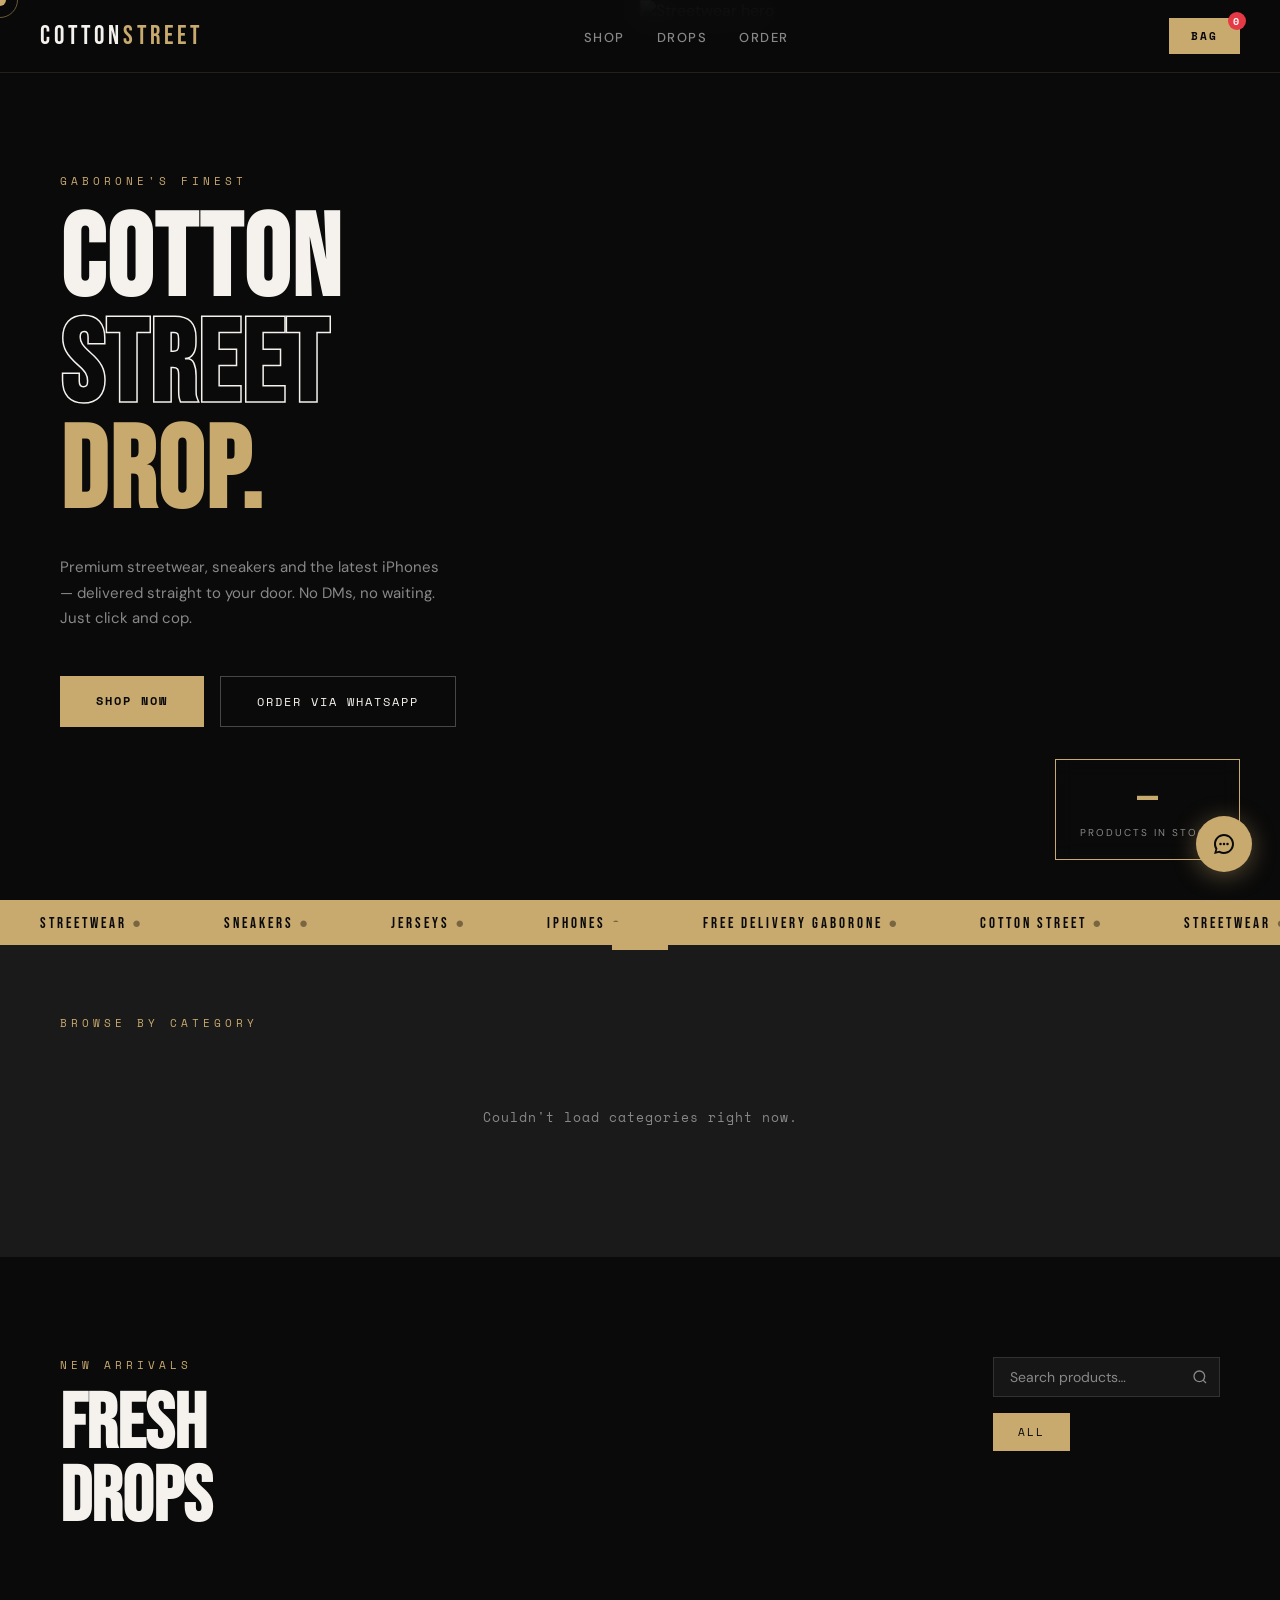
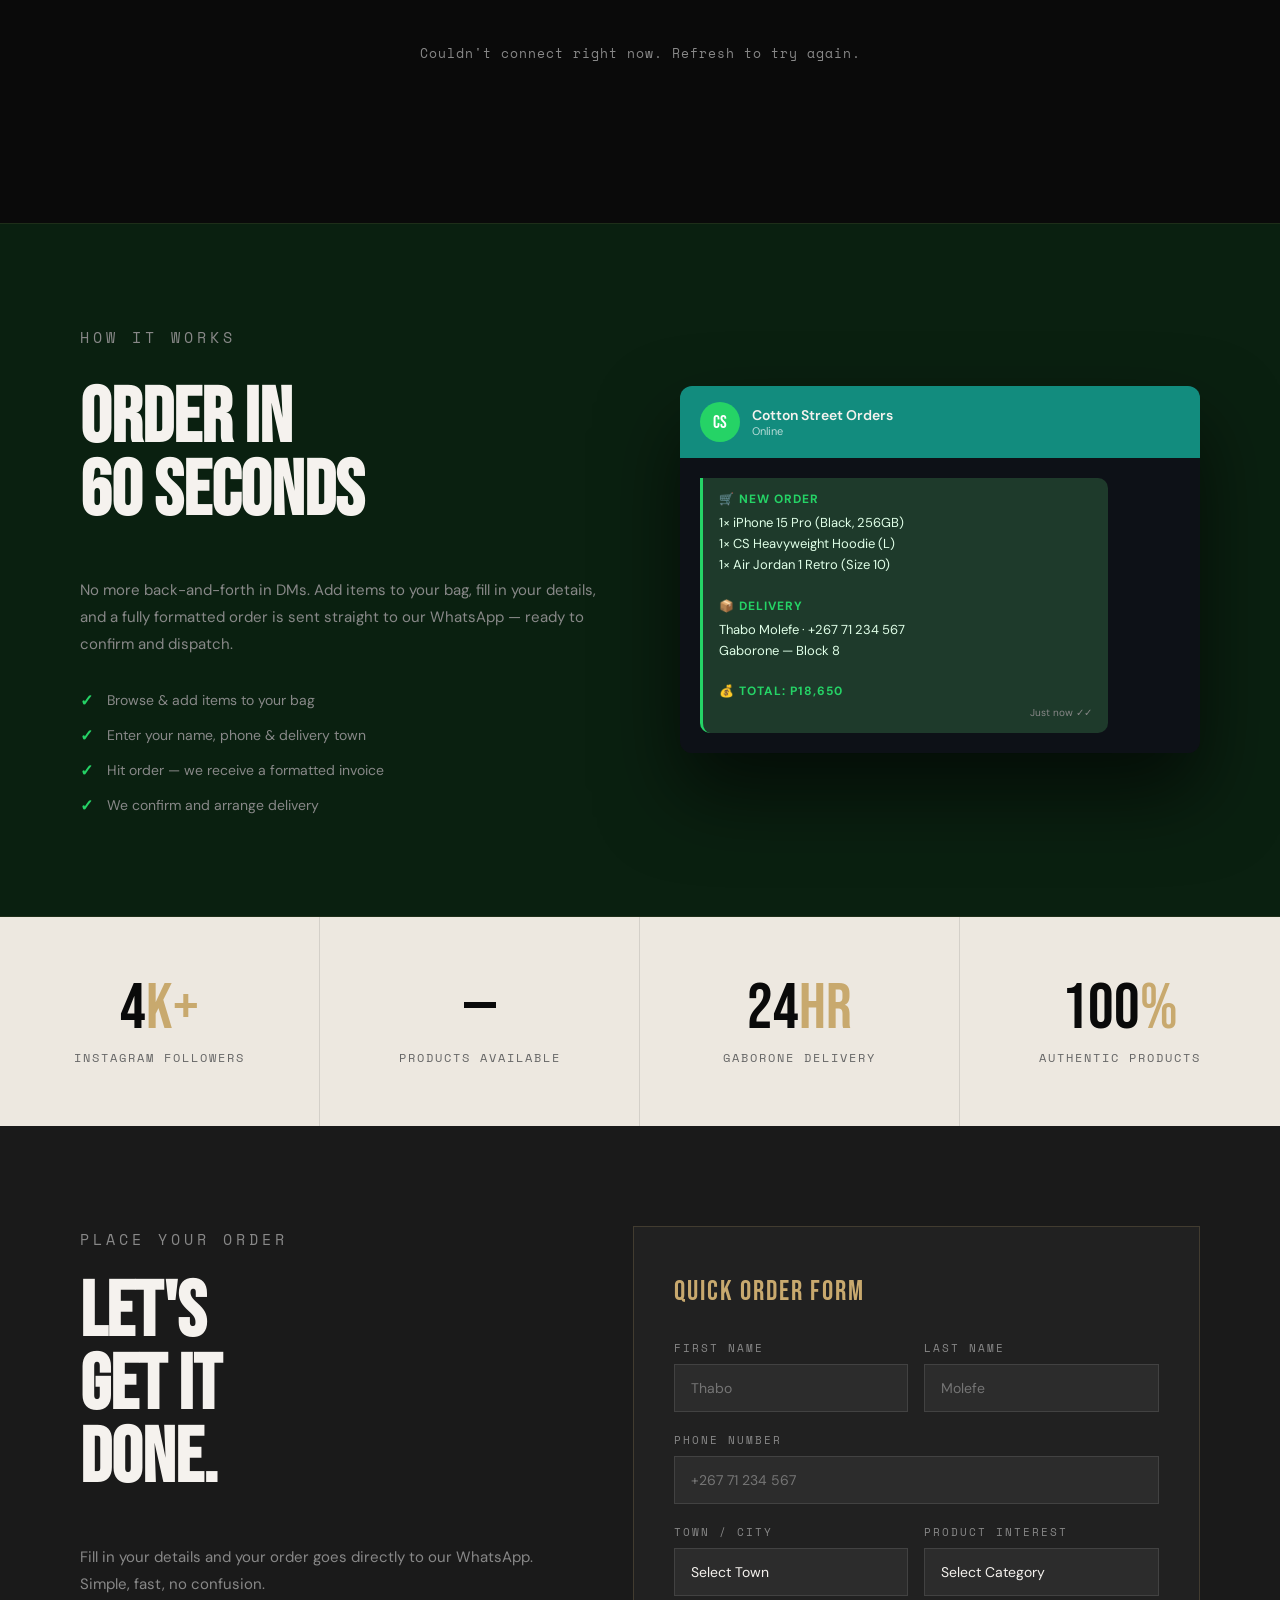
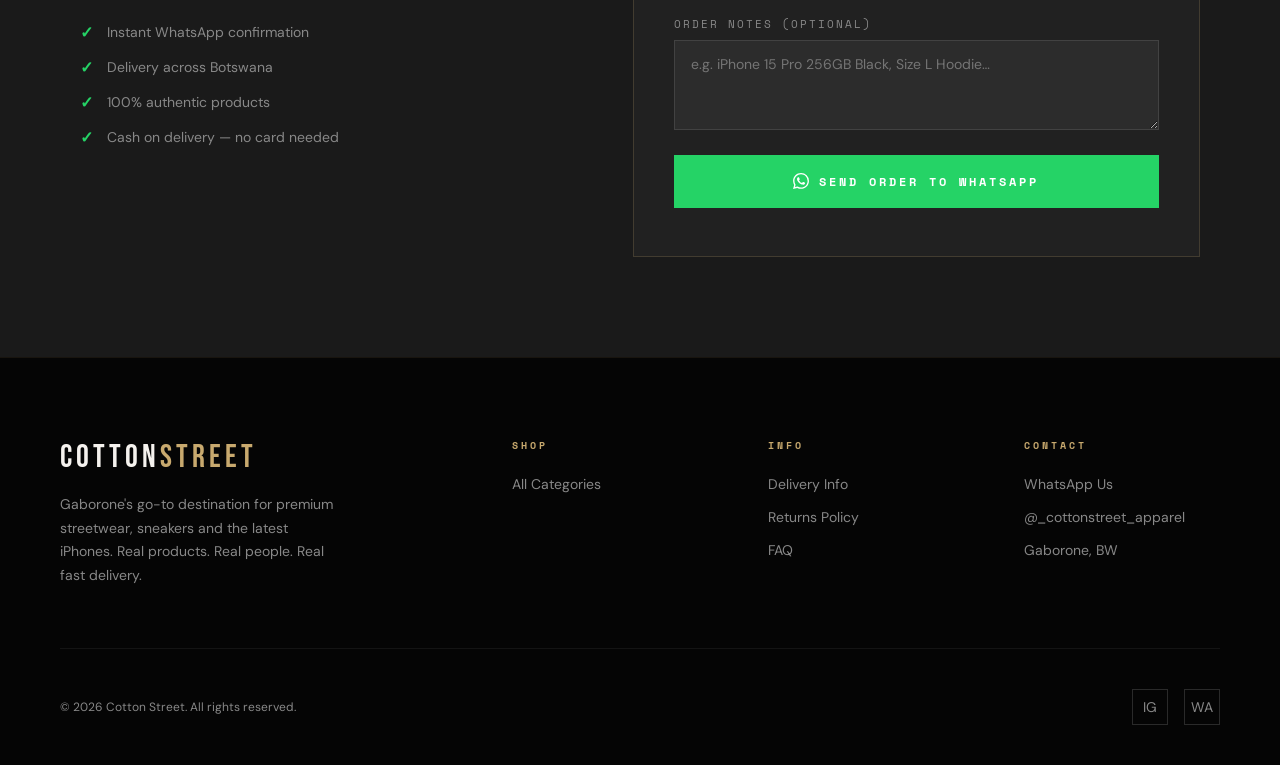
==== commit b579f2bf: "still cooking" ====
--- a/frontend/index.html
+++ b/frontend/index.html
@@ -1,849 +1,26 @@
 <!DOCTYPE html>
 <html lang="en">
 <head>
-<meta charset="UTF-8">
-<meta name="viewport" content="width=device-width, initial-scale=1.0">
-<title>Cotton Street — Apparel & Electronics</title>
-<link href="https://fonts.googleapis.com/css2?family=Bebas+Neue&family=DM+Sans:wght@300;400;500;600&family=Space+Mono:wght@400;700&display=swap" rel="stylesheet">
-<style>
-  :root {
-    --black: #0a0a0a;
-    --white: #f5f2ee;
-    --cream: #ede8e0;
-    --accent: #c8a96e;
-    --accent2: #e63946;
-    --grey: #1a1a1a;
-    --mid: #333;
-    --light: #888;
-  }
-
-  *, *::before, *::after { box-sizing: border-box; margin: 0; padding: 0; }
-
-  html { scroll-behavior: smooth; }
-
-  body {
-    background: var(--black);
-    color: var(--white);
-    font-family: 'DM Sans', sans-serif;
-    overflow-x: hidden;
-    cursor: none;
-  }
-
-  /* Custom cursor */
-  .cursor {
-    width: 12px; height: 12px;
-    background: var(--accent);
-    border-radius: 50%;
-    position: fixed;
-    top: 0; left: 0;
-    pointer-events: none;
-    z-index: 9999;
-    transition: transform 0.15s ease;
-    transform: translate(-50%, -50%);
-  }
-  .cursor-ring {
-    width: 36px; height: 36px;
-    border: 1px solid rgba(200,169,110,0.5);
-    border-radius: 50%;
-    position: fixed;
-    top: 0; left: 0;
-    pointer-events: none;
-    z-index: 9998;
-    transition: transform 0.35s ease, width 0.3s, height 0.3s;
-    transform: translate(-50%, -50%);
-  }
-
-  /* Hide custom cursor on touch devices (phones/tablets) */
-  @media (hover: none), (pointer: coarse) {
-    .cursor, .cursor-ring { display: none; }
-    body, .bag-btn, .btn-primary, .btn-outline, .product-card, .cat-card, .tab,
-    .form-group input, .form-group select, .form-group textarea,
-    .submit-btn, .checkout-btn, .close-btn, .bag-item-remove { cursor: auto; }
-  }
-
-  /* Scrollbar */
-  ::-webkit-scrollbar { width: 3px; }
-  ::-webkit-scrollbar-track { background: var(--black); }
-  ::-webkit-scrollbar-thumb { background: var(--accent); }
-
-  /* ===== NAV ===== */
-  nav {
-    position: fixed; top: 0; left: 0; right: 0;
-    z-index: 1000;
-    display: flex; align-items: center; justify-content: space-between;
-    padding: 18px 40px;
-    background: rgba(10,10,10,0.85);
-    backdrop-filter: blur(16px);
-    border-bottom: 1px solid rgba(200,169,110,0.15);
-  }
-  .nav-logo {
-    font-family: 'Bebas Neue', cursive;
-    font-size: 26px;
-    letter-spacing: 4px;
-    color: var(--white);
-    text-decoration: none;
-  }
-  .nav-logo span { color: var(--accent); }
-  .nav-links {
-    display: flex; gap: 32px; list-style: none;
-  }
-  .nav-links a {
-    color: var(--light);
-    text-decoration: none;
-    font-size: 13px;
-    letter-spacing: 1.5px;
-    text-transform: uppercase;
-    font-weight: 500;
-    transition: color 0.2s;
-  }
-  .nav-links a:hover { color: var(--accent); }
-  .nav-right { display: flex; align-items: center; gap: 20px; }
-  .bag-btn {
-    background: var(--accent);
-    color: var(--black);
-    border: none;
-    padding: 10px 22px;
-    font-family: 'Space Mono', monospace;
-    font-size: 11px;
-    letter-spacing: 2px;
-    text-transform: uppercase;
-    cursor: none;
-    font-weight: 700;
-    transition: background 0.2s, transform 0.2s;
-    position: relative;
-  }
-  .bag-btn:hover { background: var(--white); transform: translateY(-1px); }
-  .bag-count {
-    position: absolute; top: -6px; right: -6px;
-    background: var(--accent2);
-    color: white;
-    border-radius: 50%;
-    width: 18px; height: 18px;
-    font-size: 10px;
-    display: flex; align-items: center; justify-content: center;
-    font-family: 'Space Mono', monospace;
-  }
-
-  /* ===== HERO ===== */
-  .hero {
-    min-height: 100vh;
-    display: grid;
-    grid-template-columns: 1fr 1fr;
-    position: relative;
-    overflow: hidden;
-    padding-top: 72px;
-  }
-  .hero-left {
-    display: flex;
-    flex-direction: column;
-    justify-content: center;
-    padding: 80px 60px 80px 60px;
-    position: relative;
-    z-index: 2;
-  }
-  .hero-tag {
-    font-family: 'Space Mono', monospace;
-    font-size: 11px;
-    color: var(--accent);
-    letter-spacing: 4px;
-    text-transform: uppercase;
-    margin-bottom: 20px;
-    opacity: 0;
-    animation: fadeUp 0.7s 0.2s forwards;
-  }
-  .hero-title {
-    font-family: 'Bebas Neue', cursive;
-    font-size: clamp(70px, 9vw, 130px);
-    line-height: 0.92;
-    letter-spacing: 2px;
-    opacity: 0;
-    animation: fadeUp 0.7s 0.4s forwards;
-  }
-  .hero-title .outline {
-    -webkit-text-stroke: 1.5px var(--white);
-    color: transparent;
-  }
-  .hero-title .gold { color: var(--accent); }
-  .hero-sub {
-    max-width: 380px;
-    margin-top: 28px;
-    color: var(--light);
-    font-size: 15px;
-    line-height: 1.7;
-    opacity: 0;
-    animation: fadeUp 0.7s 0.6s forwards;
-  }
-  .hero-cta {
-    display: flex; gap: 16px; margin-top: 44px;
-    opacity: 0;
-    animation: fadeUp 0.7s 0.8s forwards;
-  }
-  .btn-primary {
-    background: var(--accent);
-    color: var(--black);
-    padding: 16px 36px;
-    font-family: 'Space Mono', monospace;
-    font-size: 12px;
-    letter-spacing: 2px;
-    text-transform: uppercase;
-    font-weight: 700;
-    border: none; cursor: none;
-    transition: all 0.2s;
-    text-decoration: none;
-    display: inline-block;
-  }
-  .btn-primary:hover { background: var(--white); transform: translateY(-2px); }
-  .btn-outline {
-    background: transparent;
-    color: var(--white);
-    padding: 16px 36px;
-    font-family: 'Space Mono', monospace;
-    font-size: 12px;
-    letter-spacing: 2px;
-    text-transform: uppercase;
-    border: 1px solid rgba(255,255,255,0.25);
-    cursor: none;
-    transition: all 0.2s;
-    text-decoration: none;
-    display: inline-block;
-  }
-  .btn-outline:hover { border-color: var(--accent); color: var(--accent); }
-
-  .hero-right {
-    position: relative;
-    overflow: hidden;
-  }
-  .hero-img-main {
-    width: 100%; height: 100%;
-    object-fit: cover;
-    filter: brightness(0.75) contrast(1.1);
-    opacity: 0;
-    animation: fadeIn 1s 0.3s forwards;
-  }
-  .hero-overlay {
-    position: absolute; inset: 0;
-    background: linear-gradient(135deg, rgba(10,10,10,0.4) 0%, transparent 60%);
-  }
-  .hero-badge {
-    position: absolute;
-    bottom: 40px; right: 40px;
-    border: 1px solid var(--accent);
-    padding: 20px 24px;
-    text-align: center;
-    background: rgba(10,10,10,0.7);
-    backdrop-filter: blur(10px);
-  }
-  .hero-badge .num {
-    font-family: 'Bebas Neue', cursive;
-    font-size: 42px;
-    color: var(--accent);
-    line-height: 1;
-  }
-  .hero-badge .lbl {
-    font-size: 10px;
-    letter-spacing: 2px;
-    text-transform: uppercase;
-    color: var(--light);
-    margin-top: 4px;
-  }
-
-  /* Ticker */
-  .ticker {
-    background: var(--accent);
-    overflow: hidden;
-    white-space: nowrap;
-    padding: 12px 0;
-  }
-  .ticker-inner {
-    display: inline-flex;
-    animation: ticker 20s linear infinite;
-  }
-  .ticker-item {
-    font-family: 'Bebas Neue', cursive;
-    font-size: 15px;
-    letter-spacing: 3px;
-    color: var(--black);
-    padding: 0 40px;
-  }
-  .ticker-dot { color: rgba(0,0,0,0.4); }
-
-  /* ===== SECTIONS ===== */
-  section { padding: 100px 60px; }
-
-  .section-label {
-    font-family: 'Space Mono', monospace;
-    font-size: 11px;
-    letter-spacing: 4px;
-    text-transform: uppercase;
-    color: var(--accent);
-    margin-bottom: 16px;
-  }
-  .section-title {
-    font-family: 'Bebas Neue', cursive;
-    font-size: clamp(44px, 6vw, 80px);
-    line-height: 0.95;
-    margin-bottom: 48px;
-  }
-
-  /* ===== CATEGORIES ===== */
-  .categories {
-    background: var(--grey);
-    padding: 70px 60px;
-  }
-  .cat-grid {
-    display: grid;
-    grid-template-columns: repeat(auto-fit, minmax(220px, 1fr));
-    gap: 16px;
-  }
-  .cat-card {
-    position: relative;
-    overflow: hidden;
-    aspect-ratio: 3/4;
-    cursor: none;
-  }
-  .cat-card img {
-    width: 100%; height: 100%;
-    object-fit: cover;
-    transition: transform 0.6s ease;
-    filter: brightness(0.65);
-  }
-  .cat-card:hover img { transform: scale(1.06); filter: brightness(0.5); }
-  .cat-placeholder {
-    width: 100%; height: 100%;
-    display: flex; align-items: center; justify-content: center;
-    background: linear-gradient(135deg, rgba(200,169,110,0.18), rgba(10,10,10,0.95));
-    font-family: 'Bebas Neue', cursive;
-    font-size: clamp(26px, 5vw, 48px);
-    color: rgba(255,255,255,0.07);
-    letter-spacing: 4px;
-    text-transform: uppercase;
-    transition: transform 0.6s ease;
-    overflow: hidden;
-    white-space: nowrap;
-  }
-  .cat-card:hover .cat-placeholder { transform: scale(1.06); }
-  .cat-info {
-    position: absolute;
-    bottom: 0; left: 0; right: 0;
-    padding: 28px 24px;
-    background: linear-gradient(to top, rgba(0,0,0,0.9) 0%, transparent 100%);
-  }
-  .cat-name {
-    font-family: 'Bebas Neue', cursive;
-    font-size: 34px;
-    letter-spacing: 2px;
-  }
-  .cat-count {
-    font-size: 12px;
-    color: var(--accent);
-    letter-spacing: 2px;
-    font-family: 'Space Mono', monospace;
-    margin-top: 4px;
-  }
-  .cat-arrow {
-    position: absolute;
-    top: 24px; right: 24px;
-    width: 40px; height: 40px;
-    border: 1px solid rgba(255,255,255,0.3);
-    display: flex; align-items: center; justify-content: center;
-    font-size: 18px;
-    opacity: 0;
-    transition: opacity 0.3s, transform 0.3s;
-    transform: translateX(-8px);
-  }
-  .cat-card:hover .cat-arrow { opacity: 1; transform: translateX(0); }
-
-  /* ===== PRODUCTS ===== */
-  .products { background: var(--black); }
-  .filter-tabs {
-    display: flex; gap: 8px;
-    margin-bottom: 48px;
-    flex-wrap: wrap;
-  }
-  .tab {
-    padding: 10px 24px;
-    font-family: 'Space Mono', monospace;
-    font-size: 11px;
-    letter-spacing: 2px;
-    text-transform: uppercase;
-    border: 1px solid rgba(255,255,255,0.15);
-    background: transparent;
-    color: var(--light);
-    cursor: none;
-    transition: all 0.2s;
-  }
-  .tab.active, .tab:hover {
-    background: var(--accent);
-    color: var(--black);
-    border-color: var(--accent);
-  }
-  .product-grid {
-    display: grid;
-    grid-template-columns: repeat(4, 1fr);
-    gap: 20px;
-  }
-  .product-card {
-    background: var(--grey);
-    position: relative;
-    cursor: none;
-    transition: transform 0.3s;
-    overflow: hidden;
-  }
-  .product-card:hover { transform: translateY(-6px); }
-  .product-img-wrap {
-    position: relative;
-    aspect-ratio: 3/4;
-    overflow: hidden;
-  }
-  .product-img-wrap img {
-    width: 100%; height: 100%;
-    object-fit: cover;
-    transition: transform 0.5s;
-    filter: brightness(0.9);
-  }
-  .product-card:hover .product-img-wrap img { transform: scale(1.05); }
-  .no-image {
-    width: 100%; height: 100%;
-    display: flex; align-items: center; justify-content: center;
-    background: linear-gradient(135deg, rgba(200,169,110,0.12), rgba(255,255,255,0.02));
-    font-family: 'Bebas Neue', cursive;
-    font-size: 36px;
-    color: rgba(255,255,255,0.18);
-    letter-spacing: 2px;
-  }
-  .product-badge {
-    position: absolute;
-    top: 14px; left: 14px;
-    background: var(--accent2);
-    color: white;
-    font-size: 9px;
-    letter-spacing: 2px;
-    font-family: 'Space Mono', monospace;
-    padding: 5px 10px;
-    text-transform: uppercase;
-  }
-  .product-quick {
-    position: absolute;
-    bottom: 0; left: 0; right: 0;
-    background: var(--accent);
-    color: var(--black);
-    text-align: center;
-    padding: 12px;
-    font-family: 'Space Mono', monospace;
-    font-size: 10px;
-    letter-spacing: 2px;
-    text-transform: uppercase;
-    font-weight: 700;
-    transform: translateY(100%);
-    transition: transform 0.3s;
-    border: none;
-    cursor: none;
-    width: 100%;
-  }
-  .product-card:hover .product-quick { transform: translateY(0); }
-  .product-info { padding: 18px 16px; }
-  .product-name {
-    font-family: 'DM Sans', sans-serif;
-    font-size: 14px;
-    font-weight: 600;
-    margin-bottom: 4px;
-    white-space: nowrap; overflow: hidden; text-overflow: ellipsis;
-  }
-  .product-variant {
-    font-size: 11px;
-    color: var(--light);
-    letter-spacing: 1px;
-    margin-bottom: 12px;
-  }
-  .product-price {
-    font-family: 'Space Mono', monospace;
-    font-size: 15px;
-    color: var(--accent);
-    font-weight: 700;
-  }
-  .product-old {
-    font-family: 'Space Mono', monospace;
-    font-size: 11px;
-    color: var(--light);
-    text-decoration: line-through;
-    margin-left: 8px;
-  }
-
-  /* ===== GRID MESSAGES ===== */
-  .loading-state, .empty-state {
-    grid-column: 1 / -1;
-    text-align: center;
-    padding: 60px 20px;
-    color: var(--light);
-    font-family: 'Space Mono', monospace;
-    font-size: 13px;
-    letter-spacing: 1px;
-  }
-
-  /* ===== WHATSAPP SECTION ===== */
-  .wa-section {
-    background: #0a2010;
-    display: grid;
-    grid-template-columns: 1fr 1fr;
-    gap: 80px;
-    align-items: center;
-    padding: 100px 80px;
-    border-top: 1px solid rgba(200,169,110,0.1);
-    border-bottom: 1px solid rgba(200,169,110,0.1);
-  }
-  .wa-section .section-title { margin-bottom: 20px; }
-  .wa-section p {
-    color: var(--light);
-    font-size: 15px;
-    line-height: 1.8;
-    margin-bottom: 32px;
-  }
-  .wa-mockup {
-    background: #111;
-    border-radius: 12px;
-    overflow: hidden;
-    box-shadow: 0 40px 80px rgba(0,0,0,0.6);
-  }
-  .wa-header {
-    background: #128C7E;
-    padding: 16px 20px;
-    display: flex;
-    align-items: center;
-    gap: 12px;
-  }
-  .wa-avatar {
-    width: 40px; height: 40px;
-    border-radius: 50%;
-    background: #25D366;
-    display: flex; align-items: center; justify-content: center;
-    font-family: 'Bebas Neue', cursive;
-    font-size: 18px;
-    color: white;
-  }
-  .wa-title { font-weight: 600; font-size: 14px; }
-  .wa-status { font-size: 11px; color: rgba(255,255,255,0.7); }
-  .wa-body {
-    background: #0d1117;
-    padding: 20px;
-    min-height: 220px;
-    display: flex;
-    flex-direction: column;
-    gap: 10px;
-  }
-  .wa-msg {
-    background: #1e3a2b;
-    border-radius: 0 10px 10px 10px;
-    padding: 12px 16px;
-    max-width: 85%;
-    font-size: 13px;
-    line-height: 1.6;
-    color: #e0ffe8;
-    border-left: 3px solid #25D366;
-  }
-  .wa-msg strong { color: #25D366; display: block; margin-bottom: 4px; font-size: 12px; letter-spacing: 1px; }
-  .wa-time { font-size: 10px; color: var(--light); text-align: right; margin-top: 4px; }
-
-  /* ===== STATS ===== */
-  .stats-row {
-    background: var(--cream);
-    display: grid;
-    grid-template-columns: repeat(4, 1fr);
-    padding: 0;
-  }
-  .stat-item {
-    padding: 60px 40px;
-    border-right: 1px solid rgba(0,0,0,0.1);
-    text-align: center;
-  }
-  .stat-item:last-child { border-right: none; }
-  .stat-num {
-    font-family: 'Bebas Neue', cursive;
-    font-size: 64px;
-    color: var(--black);
-    line-height: 1;
-  }
-  .stat-unit { color: var(--accent); }
-  .stat-label {
-    font-size: 12px;
-    letter-spacing: 2px;
-    text-transform: uppercase;
-    color: #666;
-    margin-top: 8px;
-    font-family: 'Space Mono', monospace;
-  }
-
-  /* ===== ORDER FORM ===== */
-  .order-section {
-    background: var(--grey);
-    display: grid;
-    grid-template-columns: 1fr 1.2fr;
-    gap: 80px;
-    align-items: start;
-    padding: 100px 80px;
-  }
-  .order-info .section-title { margin-bottom: 16px; }
-  .order-info p { color: var(--light); line-height: 1.8; margin-bottom: 24px; font-size: 15px; }
-  .benefit-list { list-style: none; display: flex; flex-direction: column; gap: 14px; }
-  .benefit-list li {
-    display: flex; align-items: center; gap: 14px;
-    font-size: 14px; color: var(--light);
-  }
-  .benefit-list li::before {
-    content: '✓';
-    color: #25D366;
-    font-weight: 700;
-    font-size: 16px;
-    flex-shrink: 0;
-  }
-
-  .order-form {
-    background: rgba(255,255,255,0.03);
-    border: 1px solid rgba(200,169,110,0.2);
-    padding: 48px 40px;
-  }
-  .form-title {
-    font-family: 'Bebas Neue', cursive;
-    font-size: 28px;
-    letter-spacing: 2px;
-    margin-bottom: 32px;
-    color: var(--accent);
-  }
-  .form-group { margin-bottom: 20px; }
-  .form-group label {
-    display: block;
-    font-size: 11px;
-    letter-spacing: 2px;
-    text-transform: uppercase;
-    color: var(--light);
-    font-family: 'Space Mono', monospace;
-    margin-bottom: 8px;
-  }
-  .form-group input, .form-group select, .form-group textarea {
-    width: 100%;
-    background: rgba(255,255,255,0.05);
-    border: 1px solid rgba(255,255,255,0.1);
-    color: var(--white);
-    padding: 14px 16px;
-    font-family: 'DM Sans', sans-serif;
-    font-size: 14px;
-    outline: none;
-    transition: border-color 0.2s;
-    -webkit-appearance: none;
-    cursor: none;
-  }
-  .form-group input:focus, .form-group select:focus, .form-group textarea:focus {
-    border-color: var(--accent);
-  }
-  .form-group select option { background: var(--grey); }
-  .form-group textarea { min-height: 90px; resize: vertical; }
-  .form-row { display: grid; grid-template-columns: 1fr 1fr; gap: 16px; }
-
-  .submit-btn {
-    width: 100%;
-    background: #25D366;
-    color: white;
-    border: none;
-    padding: 18px;
-    font-family: 'Space Mono', monospace;
-    font-size: 12px;
-    letter-spacing: 3px;
-    text-transform: uppercase;
-    font-weight: 700;
-    cursor: none;
-    transition: background 0.2s, transform 0.2s;
-    margin-top: 8px;
-    display: flex; align-items: center; justify-content: center; gap: 10px;
-  }
-  .submit-btn:hover { background: #128C7E; transform: translateY(-1px); }
-  .submit-btn:disabled { opacity: 0.6; cursor: not-allowed; }
-
-  /* ===== BAG DRAWER ===== */
-  .bag-drawer {
-    position: fixed;
-    top: 0; right: -420px;
-    width: 420px; height: 100vh;
-    background: var(--grey);
-    z-index: 2000;
-    transition: right 0.4s cubic-bezier(0.4, 0, 0.2, 1);
-    display: flex; flex-direction: column;
-    border-left: 1px solid rgba(200,169,110,0.15);
-  }
-  .bag-drawer.open { right: 0; }
-  .bag-overlay {
-    position: fixed; inset: 0;
-    background: rgba(0,0,0,0.6);
-    z-index: 1999;
-    display: none;
-    backdrop-filter: blur(4px);
-  }
-  .bag-overlay.open { display: block; }
-  .bag-header {
-    padding: 28px 32px;
-    border-bottom: 1px solid rgba(255,255,255,0.08);
-    display: flex; justify-content: space-between; align-items: center;
-  }
-  .bag-header h3 {
-    font-family: 'Bebas Neue', cursive;
-    font-size: 22px;
-    letter-spacing: 3px;
-  }
-  .close-btn {
-    background: none; border: none; color: var(--white);
-    font-size: 22px; cursor: none; line-height: 1;
-  }
-  .bag-items { flex: 1; overflow-y: auto; padding: 24px 32px; }
-  .bag-empty {
-    text-align: center; padding: 60px 20px;
-    color: var(--light); font-size: 14px;
-  }
-  .bag-empty .big { font-family: 'Bebas Neue', cursive; font-size: 48px; color: rgba(255,255,255,0.1); margin-bottom: 8px; }
-  .bag-item {
-    display: flex; gap: 14px; margin-bottom: 20px;
-    padding-bottom: 20px;
-    border-bottom: 1px solid rgba(255,255,255,0.06);
-  }
-  .bag-item img, .bag-item .no-image { width: 72px; height: 90px; object-fit: cover; flex-shrink: 0; font-size: 16px; }
-  .bag-item-info { flex: 1; }
-  .bag-item-name { font-size: 13px; font-weight: 600; margin-bottom: 4px; }
-  .bag-item-variant { font-size: 11px; color: var(--light); margin-bottom: 8px; }
-  .bag-item-price { font-family: 'Space Mono', monospace; font-size: 13px; color: var(--accent); }
-  .bag-item-remove {
-    background: none; border: none; color: var(--light);
-    font-size: 16px; cursor: none; padding: 0;
-    transition: color 0.2s;
-  }
-  .bag-item-remove:hover { color: var(--accent2); }
-  .bag-footer {
-    padding: 24px 32px;
-    border-top: 1px solid rgba(255,255,255,0.08);
-  }
-  .bag-total {
-    display: flex; justify-content: space-between;
-    font-family: 'Space Mono', monospace;
-    font-size: 14px;
-    margin-bottom: 20px;
-  }
-  .bag-total .total-num { color: var(--accent); font-size: 18px; }
-  .checkout-btn {
-    width: 100%;
-    background: #25D366;
-    color: white;
-    border: none;
-    padding: 17px;
-    font-family: 'Space Mono', monospace;
-    font-size: 11px;
-    letter-spacing: 3px;
-    text-transform: uppercase;
-    font-weight: 700;
-    cursor: none;
-    transition: background 0.2s;
-    display: flex; align-items: center; justify-content: center; gap: 8px;
-  }
-  .checkout-btn:hover { background: #128C7E; }
-
-  /* ===== FOOTER ===== */
-  footer {
-    background: #050505;
-    padding: 80px 60px 40px;
-    border-top: 1px solid rgba(200,169,110,0.1);
-  }
-  .footer-top {
-    display: grid;
-    grid-template-columns: 2fr 1fr 1fr 1fr;
-    gap: 60px;
-    margin-bottom: 60px;
-  }
-  .footer-brand .nav-logo { font-size: 32px; display: block; margin-bottom: 16px; }
-  .footer-brand p { color: var(--light); font-size: 14px; line-height: 1.7; max-width: 280px; }
-  .footer-col h4 {
-    font-family: 'Space Mono', monospace;
-    font-size: 10px;
-    letter-spacing: 3px;
-    text-transform: uppercase;
-    color: var(--accent);
-    margin-bottom: 20px;
-  }
-  .footer-col ul { list-style: none; display: flex; flex-direction: column; gap: 12px; }
-  .footer-col ul a { color: var(--light); text-decoration: none; font-size: 14px; transition: color 0.2s; }
-  .footer-col ul a:hover { color: var(--white); }
-  .footer-bottom {
-    display: flex; justify-content: space-between; align-items: center;
-    padding-top: 40px;
-    border-top: 1px solid rgba(255,255,255,0.06);
-    color: var(--light); font-size: 12px;
-  }
-  .social-links { display: flex; gap: 16px; }
-  .social-links a {
-    width: 36px; height: 36px;
-    border: 1px solid rgba(255,255,255,0.15);
-    display: flex; align-items: center; justify-content: center;
-    color: var(--light); text-decoration: none; font-size: 14px;
-    transition: all 0.2s;
-  }
-  .social-links a:hover { border-color: var(--accent); color: var(--accent); }
-
-  /* ===== TOAST ===== */
-  .toast {
-    position: fixed;
-    bottom: 30px; left: 50%;
-    transform: translateX(-50%) translateY(80px);
-    background: var(--accent);
-    color: var(--black);
-    padding: 14px 28px;
-    font-family: 'Space Mono', monospace;
-    font-size: 11px;
-    letter-spacing: 2px;
-    text-transform: uppercase;
-    font-weight: 700;
-    z-index: 9000;
-    transition: transform 0.4s cubic-bezier(0.4,0,0.2,1);
-    white-space: nowrap;
-  }
-  .toast.show { transform: translateX(-50%) translateY(0); }
-
-  /* ===== ANIMATIONS ===== */
-  @keyframes fadeUp {
-    from { opacity: 0; transform: translateY(30px); }
-    to { opacity: 1; transform: translateY(0); }
-  }
-  @keyframes fadeIn {
-    from { opacity: 0; } to { opacity: 1; }
-  }
-  @keyframes ticker {
-    from { transform: translateX(0); }
-    to { transform: translateX(-50%); }
-  }
-
-  /* ===== RESPONSIVE ===== */
-  @media (max-width: 900px) {
-    nav { padding: 16px 24px; }
-    .nav-links { display: none; }
-    section { padding: 70px 24px; }
-    .hero { grid-template-columns: 1fr; }
-    .hero-right { display: none; }
-    .hero-left { padding: 60px 24px; }
-    .product-grid { grid-template-columns: 1fr 1fr; }
-    .wa-section, .order-section { grid-template-columns: 1fr; gap: 40px; padding: 70px 24px; }
-    .stats-row { grid-template-columns: 1fr 1fr; }
-    .footer-top { grid-template-columns: 1fr 1fr; gap: 40px; }
-    .bag-drawer { width: 100%; right: -100%; }
-    .categories { padding: 70px 24px; }
-  }
-</style>
+  <meta charset="UTF-8">
+  <meta name="viewport" content="width=device-width, initial-scale=1.0">
+  <title>Cotton Street — Apparel & Electronics · Gaborone</title>
+  <meta name="description" content="Gaborone's go-to destination for premium streetwear, sneakers and the latest iPhones. Free delivery in Gaborone.">
+  <link rel="stylesheet" href="css/style.css">
 </head>
 <body>
 
+<!-- Custom cursor (hidden on touch devices via CSS) -->
 <div class="cursor" id="cursor"></div>
 <div class="cursor-ring" id="cursorRing"></div>
 
-<!-- BAG OVERLAY -->
-<div class="bag-overlay" id="bagOverlay" onclick="toggleBag()"></div>
-
-<!-- BAG DRAWER -->
+<!-- Bag overlay -->
+<div class="bag-overlay" id="bagOverlay"></div>
+
+<!-- ===== BAG DRAWER ===== -->
 <div class="bag-drawer" id="bagDrawer">
   <div class="bag-header">
     <h3>YOUR BAG</h3>
-    <button class="close-btn" onclick="toggleBag()">✕</button>
+    <button class="close-btn" onclick="toggleBag()" aria-label="Close bag">✕</button>
   </div>
   <div class="bag-items" id="bagItems">
     <div class="bag-empty">
@@ -851,19 +28,21 @@
       Add items to your bag
     </div>
   </div>
-  <div class="bag-footer" id="bagFooter" style="display:none;">
+  <div class="bag-footer" id="bagFooter" style="display:none">
     <div class="bag-total">
       <span>TOTAL</span>
       <span class="total-num" id="bagTotal">P0</span>
     </div>
     <button class="checkout-btn" onclick="goToCheckout()">
-      <svg width="16" height="16" viewBox="0 0 24 24" fill="currentColor"><path d="M17.472 14.382c-.297-.149-1.758-.867-2.03-.967-.273-.099-.471-.148-.67.15-.197.297-.767.966-.94 1.164-.173.199-.347.223-.644.075-.297-.15-1.255-.463-2.39-1.475-.883-.788-1.48-1.761-1.653-2.059-.173-.297-.018-.458.13-.606.134-.133.298-.347.446-.52.149-.174.198-.298.298-.497.099-.198.05-.371-.025-.52-.075-.149-.669-1.612-.916-2.207-.242-.579-.487-.5-.669-.51-.173-.008-.371-.01-.57-.01-.198 0-.52.074-.792.372-.272.297-1.04 1.016-1.04 2.479 0 1.462 1.065 2.875 1.213 3.074.149.198 2.096 3.2 5.077 4.487.709.306 1.262.489 1.694.625.712.227 1.36.195 1.871.118.571-.085 1.758-.719 2.006-1.413.248-.694.248-1.289.173-1.413-.074-.124-.272-.198-.57-.347m-5.421 7.403h-.004a9.87 9.87 0 01-5.031-1.378l-.361-.214-3.741.982.998-3.648-.235-.374a9.86 9.86 0 01-1.51-5.26c.001-5.45 4.436-9.884 9.888-9.884 2.64 0 5.122 1.03 6.988 2.898a9.825 9.825 0 012.893 6.994c-.003 5.45-4.437 9.884-9.885 9.884m8.413-18.297A11.815 11.815 0 0012.05 0C5.495 0 .16 5.335.157 11.892c0 2.096.547 4.142 1.588 5.945L.057 24l6.305-1.654a11.882 11.882 0 005.683 1.448h.005c6.554 0 11.89-5.335 11.893-11.893a11.821 11.821 0 00-3.48-8.413z"/></svg>
-      CHECKOUT
+      <svg width="16" height="16" viewBox="0 0 24 24" fill="currentColor" aria-hidden="true">
+        <path d="M17.472 14.382c-.297-.149-1.758-.867-2.03-.967-.273-.099-.471-.148-.67.15-.197.297-.767.966-.94 1.164-.173.199-.347.223-.644.075-.297-.15-1.255-.463-2.39-1.475-.883-.788-1.48-1.761-1.653-2.059-.173-.297-.018-.458.13-.606.134-.133.298-.347.446-.52.149-.174.198-.298.298-.497.099-.198.05-.371-.025-.52-.075-.149-.669-1.612-.916-2.207-.242-.579-.487-.5-.669-.51-.173-.008-.371-.01-.57-.01-.198 0-.52.074-.792.372-.272.297-1.04 1.016-1.04 2.479 0 1.462 1.065 2.875 1.213 3.074.149.198 2.096 3.2 5.077 4.487.709.306 1.262.489 1.694.625.712.227 1.36.195 1.871.118.571-.085 1.758-.719 2.006-1.413.248-.694.248-1.289.173-1.413-.074-.124-.272-.198-.57-.347m-5.421 7.403h-.004a9.87 9.87 0 01-5.031-1.378l-.361-.214-3.741.982.998-3.648-.235-.374a9.86 9.86 0 01-1.51-5.26c.001-5.45 4.436-9.884 9.888-9.884 2.64 0 5.122 1.03 6.988 2.898a9.825 9.825 0 012.893 6.994c-.003 5.45-4.437 9.884-9.885 9.884m8.413-18.297A11.815 11.815 0 0012.05 0C5.495 0 .16 5.335.157 11.892c0 2.096.547 4.142 1.588 5.945L.057 24l6.305-1.654a11.882 11.882 0 005.683 1.448h.005c6.554 0 11.89-5.335 11.893-11.893a11.821 11.821 0 00-3.48-8.413z"/>
+      </svg>
+      CHECKOUT VIA WHATSAPP
     </button>
   </div>
 </div>
 
-<!-- NAV -->
+<!-- ===== NAV ===== -->
 <nav>
   <a href="#" class="nav-logo">Cotton<span>Street</span></a>
   <ul class="nav-links">
@@ -872,14 +51,14 @@
     <li><a href="#order">Order</a></li>
   </ul>
   <div class="nav-right">
-    <button class="bag-btn" onclick="toggleBag()">
+    <button class="bag-btn" onclick="toggleBag()" aria-label="Open bag">
       BAG
       <span class="bag-count" id="bagCount">0</span>
     </button>
   </div>
 </nav>
 
-<!-- HERO -->
+<!-- ===== HERO ===== -->
 <section class="hero" style="padding:0">
   <div class="hero-left">
     <div class="hero-tag">Gaborone's Finest</div>
@@ -904,8 +83,8 @@
   </div>
 </section>
 
-<!-- TICKER -->
-<div class="ticker">
+<!-- ===== TICKER ===== -->
+<div class="ticker" aria-hidden="true">
   <div class="ticker-inner">
     <span class="ticker-item">STREETWEAR <span class="ticker-dot">●</span></span>
     <span class="ticker-item">SNEAKERS <span class="ticker-dot">●</span></span>
@@ -922,7 +101,7 @@
   </div>
 </div>
 
-<!-- CATEGORIES -->
+<!-- ===== CATEGORIES ===== -->
 <div class="categories" id="shop">
   <p class="section-label">Browse By Category</p>
   <div class="cat-grid" id="catGrid">
@@ -930,19 +109,31 @@
   </div>
 </div>
 
-<!-- PRODUCTS -->
+<!-- ===== PRODUCTS ===== -->
 <section class="products" id="drops">
-  <p class="section-label">New Arrivals</p>
-  <h2 class="section-title">FRESH<br>DROPS</h2>
-  <div class="filter-tabs" id="filterTabs">
-    <button class="tab active" onclick="filterProducts('all', this)">All</button>
+  <div class="products-header">
+    <div>
+      <p class="section-label">New Arrivals</p>
+      <h2 class="section-title">FRESH<br>DROPS</h2>
+    </div>
+    <div>
+      <div class="search-wrap" style="margin-bottom:16px">
+        <input type="search" id="productSearch" placeholder="Search products…" aria-label="Search products">
+        <svg width="16" height="16" viewBox="0 0 24 24" fill="none" stroke="currentColor" stroke-width="2" aria-hidden="true">
+          <circle cx="11" cy="11" r="8"/><path d="m21 21-4.35-4.35"/>
+        </svg>
+      </div>
+      <div class="filter-tabs" id="filterTabs">
+        <button class="tab active" data-cat="all">All</button>
+      </div>
+    </div>
   </div>
   <div class="product-grid" id="productGrid">
     <div class="loading-state">Loading products…</div>
   </div>
 </section>
 
-<!-- WHATSAPP FLOW -->
+<!-- ===== HOW IT WORKS (WhatsApp) ===== -->
 <div class="wa-section">
   <div>
     <p class="section-label">How It Works</p>
@@ -955,7 +146,7 @@
       <li>We confirm and arrange delivery</li>
     </ul>
   </div>
-  <div class="wa-mockup">
+  <div class="wa-mockup" aria-hidden="true">
     <div class="wa-header">
       <div class="wa-avatar">CS</div>
       <div>
@@ -970,8 +161,7 @@
         1× CS Heavyweight Hoodie (L)<br>
         1× Air Jordan 1 Retro (Size 10)<br><br>
         <strong>📦 DELIVERY</strong>
-        Thabo Molefe<br>
-        +267 71 234 567<br>
+        Thabo Molefe · +267 71 234 567<br>
         Gaborone — Block 8<br><br>
         <strong>💰 TOTAL: P18,650</strong>
         <div class="wa-time">Just now ✓✓</div>
@@ -980,14 +170,14 @@
   </div>
 </div>
 
-<!-- STATS -->
+<!-- ===== STATS ===== -->
 <div class="stats-row">
   <div class="stat-item">
     <div class="stat-num">4<span class="stat-unit">K+</span></div>
     <div class="stat-label">Instagram Followers</div>
   </div>
   <div class="stat-item">
-    <div class="stat-num" id="statProductCount">—<span class="stat-unit"></span></div>
+    <div class="stat-num" id="statProductCount">—</div>
     <div class="stat-label">Products Available</div>
   </div>
   <div class="stat-item">
@@ -1000,7 +190,7 @@
   </div>
 </div>
 
-<!-- ORDER FORM -->
+<!-- ===== ORDER FORM ===== -->
 <div class="order-section" id="order">
   <div class="order-info">
     <p class="section-label">Place Your Order</p>
@@ -1010,28 +200,28 @@
       <li>Instant WhatsApp confirmation</li>
       <li>Delivery across Botswana</li>
       <li>100% authentic products</li>
-      <li>Secure checkout — no card needed</li>
+      <li>Cash on delivery — no card needed</li>
     </ul>
   </div>
   <div class="order-form">
     <div class="form-title">QUICK ORDER FORM</div>
     <div class="form-row">
       <div class="form-group">
-        <label>First Name</label>
-        <input type="text" id="fname" placeholder="Thabo">
+        <label for="fname">First Name</label>
+        <input type="text" id="fname" placeholder="Thabo" autocomplete="given-name">
       </div>
       <div class="form-group">
-        <label>Last Name</label>
-        <input type="text" id="lname" placeholder="Molefe">
+        <label for="lname">Last Name</label>
+        <input type="text" id="lname" placeholder="Molefe" autocomplete="family-name">
       </div>
     </div>
     <div class="form-group">
-      <label>Phone Number</label>
-      <input type="tel" id="phone" placeholder="+267 71 234 567">
+      <label for="phone">Phone Number</label>
+      <input type="tel" id="phone" placeholder="+267 71 234 567" autocomplete="tel">
     </div>
     <div class="form-row">
       <div class="form-group">
-        <label>Town / City</label>
+        <label for="town">Town / City</label>
         <select id="town">
           <option value="">Select Town</option>
           <option>Gaborone</option>
@@ -1040,11 +230,13 @@
           <option>Serowe</option>
           <option>Kanye</option>
           <option>Molepolole</option>
+          <option>Palapye</option>
+          <option>Lobatse</option>
           <option>Other</option>
         </select>
       </div>
       <div class="form-group">
-        <label>Product Interest</label>
+        <label for="productInterest">Product Interest</label>
         <select id="productInterest">
           <option value="">Select Category</option>
           <option>iPhones</option>
@@ -1057,17 +249,19 @@
       </div>
     </div>
     <div class="form-group">
-      <label>Order Notes (optional)</label>
-      <textarea id="notes" placeholder="e.g. iPhone 15 Pro 256GB Black, Size L Hoodie..."></textarea>
-    </div>
-    <button class="submit-btn" id="submitBtn" onclick="submitDirectOrder()">
-      <svg width="16" height="16" viewBox="0 0 24 24" fill="currentColor"><path d="M17.472 14.382c-.297-.149-1.758-.867-2.03-.967-.273-.099-.471-.148-.67.15-.197.297-.767.966-.94 1.164-.173.199-.347.223-.644.075-.297-.15-1.255-.463-2.39-1.475-.883-.788-1.48-1.761-1.653-2.059-.173-.297-.018-.458.13-.606.134-.133.298-.347.446-.52.149-.174.198-.298.298-.497.099-.198.05-.371-.025-.52-.075-.149-.669-1.612-.916-2.207-.242-.579-.487-.5-.669-.51-.173-.008-.371-.01-.57-.01-.198 0-.52.074-.792.372-.272.297-1.04 1.016-1.04 2.479 0 1.462 1.065 2.875 1.213 3.074.149.198 2.096 3.2 5.077 4.487.709.306 1.262.489 1.694.625.712.227 1.36.195 1.871.118.571-.085 1.758-.719 2.006-1.413.248-.694.248-1.289.173-1.413-.074-.124-.272-.198-.57-.347m-5.421 7.403h-.004a9.87 9.87 0 01-5.031-1.378l-.361-.214-3.741.982.998-3.648-.235-.374a9.86 9.86 0 01-1.51-5.26c.001-5.45 4.436-9.884 9.888-9.884 2.64 0 5.122 1.03 6.988 2.898a9.825 9.825 0 012.893 6.994c-.003 5.45-4.437 9.884-9.885 9.884m8.413-18.297A11.815 11.815 0 0012.05 0C5.495 0 .16 5.335.157 11.892c0 2.096.547 4.142 1.588 5.945L.057 24l6.305-1.654a11.882 11.882 0 005.683 1.448h.005c6.554 0 11.89-5.335 11.893-11.893a11.821 11.821 0 00-3.48-8.413z"/></svg>
+      <label for="notes">Order Notes (optional)</label>
+      <textarea id="notes" placeholder="e.g. iPhone 15 Pro 256GB Black, Size L Hoodie…"></textarea>
+    </div>
+    <button class="submit-btn" id="submitBtn">
+      <svg width="16" height="16" viewBox="0 0 24 24" fill="currentColor" aria-hidden="true">
+        <path d="M17.472 14.382c-.297-.149-1.758-.867-2.03-.967-.273-.099-.471-.148-.67.15-.197.297-.767.966-.94 1.164-.173.199-.347.223-.644.075-.297-.15-1.255-.463-2.39-1.475-.883-.788-1.48-1.761-1.653-2.059-.173-.297-.018-.458.13-.606.134-.133.298-.347.446-.52.149-.174.198-.298.298-.497.099-.198.05-.371-.025-.52-.075-.149-.669-1.612-.916-2.207-.242-.579-.487-.5-.669-.51-.173-.008-.371-.01-.57-.01-.198 0-.52.074-.792.372-.272.297-1.04 1.016-1.04 2.479 0 1.462 1.065 2.875 1.213 3.074.149.198 2.096 3.2 5.077 4.487.709.306 1.262.489 1.694.625.712.227 1.36.195 1.871.118.571-.085 1.758-.719 2.006-1.413.248-.694.248-1.289.173-1.413-.074-.124-.272-.198-.57-.347m-5.421 7.403h-.004a9.87 9.87 0 01-5.031-1.378l-.361-.214-3.741.982.998-3.648-.235-.374a9.86 9.86 0 01-1.51-5.26c.001-5.45 4.436-9.884 9.888-9.884 2.64 0 5.122 1.03 6.988 2.898a9.825 9.825 0 012.893 6.994c-.003 5.45-4.437 9.884-9.885 9.884m8.413-18.297A11.815 11.815 0 0012.05 0C5.495 0 .16 5.335.157 11.892c0 2.096.547 4.142 1.588 5.945L.057 24l6.305-1.654a11.882 11.882 0 005.683 1.448h.005c6.554 0 11.89-5.335 11.893-11.893a11.821 11.821 0 00-3.48-8.413z"/>
+      </svg>
       SEND ORDER TO WHATSAPP
     </button>
   </div>
 </div>
 
-<!-- FOOTER -->
+<!-- ===== FOOTER ===== -->
 <footer>
   <div class="footer-top">
     <div class="footer-brand">
@@ -1083,7 +277,6 @@
     <div class="footer-col">
       <h4>Info</h4>
       <ul>
-        <li><a href="#shop">About Us</a></li>
         <li><a href="#order">Delivery Info</a></li>
         <li><a href="#order">Returns Policy</a></li>
         <li><a href="#order">FAQ</a></li>
@@ -1093,7 +286,7 @@
       <h4>Contact</h4>
       <ul>
         <li><a href="#order">WhatsApp Us</a></li>
-        <li><a href="https://instagram.com/_cottonstreet_apparel" target="_blank">@_cottonstreet_apparel</a></li>
+        <li><a href="https://instagram.com/_cottonstreet_apparel" target="_blank" rel="noopener">@_cottonstreet_apparel</a></li>
         <li><a href="#">Gaborone, BW</a></li>
       </ul>
     </div>
@@ -1101,375 +294,17 @@
   <div class="footer-bottom">
     <span>© 2026 Cotton Street. All rights reserved.</span>
     <div class="social-links">
-      <a href="https://instagram.com/_cottonstreet_apparel" target="_blank">IG</a>
-      <a href="#order">WA</a>
+      <a href="https://instagram.com/_cottonstreet_apparel" target="_blank" rel="noopener" aria-label="Instagram">IG</a>
+      <a href="#order" aria-label="WhatsApp">WA</a>
     </div>
   </div>
 </footer>
 
-<!-- TOAST -->
-<div class="toast" id="toast"></div>
-
-<script>
-/* =========================================================
-   CONFIG
-   ========================================================= */
-const WHATSAPP_NUMBER = '26776707364';
-
-// Auto-detects the FastAPI backend URL while developing inside
-// a GitHub Codespace (frontend on :5500, backend on :8000).
-// ⚠️ When you deploy for real, replace this with your live
-// backend URL, e.g. const API_BASE = 'https://cottonstreet-api.onrender.com/api';
-const API_BASE = (() => {
-  const host = window.location.hostname;
-  if (host.endsWith('.app.github.dev')) {
-    const apiHost = host.replace(/-\d+\.app\.github\.dev$/, '-8000.app.github.dev');
-    return `${window.location.protocol}//${apiHost}/api`;
-  }
-  return 'http://localhost:8000/api';
-})();
-
-// Friendly labels for the big watermark text on category cards
-const CATEGORY_LABELS = {
-  sneakers: 'SNEAKERS',
-  streetwear: 'STREET',
-  jerseys: 'JERSEYS',
-  accessories: 'EXTRAS',
-  phones: 'PHONES'
-};
-
-/* =========================================================
-   CURSOR (desktop only — hidden on touch via CSS)
-   ========================================================= */
-const cursor = document.getElementById('cursor');
-const ring = document.getElementById('cursorRing');
-document.addEventListener('mousemove', e => {
-  cursor.style.left = e.clientX + 'px';
-  cursor.style.top = e.clientY + 'px';
-  setTimeout(() => {
-    ring.style.left = e.clientX + 'px';
-    ring.style.top = e.clientY + 'px';
-  }, 80);
-});
-function bindCursorHover() {
-  document.querySelectorAll('a, button, .product-card, .cat-card, .tab').forEach(el => {
-    el.addEventListener('mouseenter', () => { cursor.style.transform = 'translate(-50%,-50%) scale(2.5)'; ring.style.width = '60px'; ring.style.height = '60px'; });
-    el.addEventListener('mouseleave', () => { cursor.style.transform = 'translate(-50%,-50%) scale(1)'; ring.style.width = '36px'; ring.style.height = '36px'; });
-  });
-}
-
-/* =========================================================
-   STATE
-   ========================================================= */
-let categories = [];
-let products = [];
-let bag = [];
-let currentFilter = 'all';
-
-/* =========================================================
-   DATA LOADING
-   ========================================================= */
-async function init() {
-  await loadCategories();
-  await loadProducts();
-  bindCursorHover();
-}
-
-async function loadCategories() {
-  try {
-    const res = await fetch(`${API_BASE}/categories`);
-    if (!res.ok) throw new Error('Bad response');
-    categories = await res.json();
-  } catch (e) {
-    console.error('Failed to load categories:', e);
-    categories = [];
-  }
-  renderFilterTabs();
-  renderFooterShopLinks();
-}
-
-async function loadProducts() {
-  const grid = document.getElementById('productGrid');
-  grid.innerHTML = '<div class="loading-state">Loading products…</div>';
-  try {
-    const res = await fetch(`${API_BASE}/products?in_stock=true`);
-    if (!res.ok) throw new Error('Bad response');
-    products = await res.json();
-  } catch (e) {
-    console.error('Failed to load products:', e);
-    grid.innerHTML = '<div class="empty-state">Couldn\u2019t connect to the store right now. Please refresh or check back soon.</div>';
-    document.getElementById('catGrid').innerHTML = '<div class="empty-state">Couldn\u2019t load categories.</div>';
-    return;
-  }
-  updateCounts();
-  renderCategoryCards();
-  renderProducts();
-}
-
-function updateCounts() {
-  const count = products.length;
-  const heroNum = document.getElementById('heroProductCount');
-  const statNum = document.getElementById('statProductCount');
-  if (heroNum) heroNum.textContent = count > 0 ? `${count}+` : 'NEW';
-  if (statNum) statNum.innerHTML = count > 0 ? `${count}<span class="stat-unit">+</span>` : `0`;
-}
-
-/* =========================================================
-   RENDERING
-   ========================================================= */
-function escapeHtml(str) {
-  return String(str || '').replace(/[&<>"']/g, m => ({'&':'&amp;','<':'&lt;','>':'&gt;','"':'&quot;',"'":'&#39;'}[m]));
-}
-
-function renderFilterTabs() {
-  const wrap = document.getElementById('filterTabs');
-  let html = `<button class="tab active" onclick="filterProducts('all', this)">All</button>`;
-  categories.forEach(c => {
-    html += `<button class="tab" onclick="filterProducts('${c.slug}', this)">${escapeHtml(c.name)}</button>`;
-  });
-  wrap.innerHTML = html;
-}
-
-function renderFooterShopLinks() {
-  const wrap = document.getElementById('footerShopLinks');
-  let html = `<li><a href="#shop">All Categories</a></li>`;
-  categories.forEach(c => {
-    html += `<li><a href="#drops" onclick="filterProducts('${c.slug}')">${escapeHtml(c.name)}</a></li>`;
-  });
-  wrap.innerHTML = html;
-}
-
-function renderCategoryCards() {
-  const grid = document.getElementById('catGrid');
-  if (categories.length === 0) {
-    grid.innerHTML = '<div class="empty-state">Categories coming soon — check back shortly.</div>';
-    return;
-  }
-  grid.innerHTML = categories.map(c => {
-    const count = products.filter(p => p.categories && p.categories.slug === c.slug).length;
-    const label = CATEGORY_LABELS[c.slug] || c.name.toUpperCase();
-    return `
-    <div class="cat-card" onclick="filterProducts('${c.slug}')">
-      <div class="cat-placeholder">${escapeHtml(label)}</div>
-      <div class="cat-info">
-        <div class="cat-name">${escapeHtml(c.name)}</div>
-        <div class="cat-count">${count} Item${count === 1 ? '' : 's'}</div>
-      </div>
-      <div class="cat-arrow">→</div>
-    </div>`;
-  }).join('');
-}
-
-function renderProducts() {
-  const grid = document.getElementById('productGrid');
-
-  if (products.length === 0) {
-    grid.innerHTML = '<div class="empty-state">No products yet — the catalogue is being stocked. Check back soon!</div>';
-    return;
-  }
-
-  const filtered = currentFilter === 'all'
-    ? products
-    : products.filter(p => p.categories && p.categories.slug === currentFilter);
-
-  if (filtered.length === 0) {
-    grid.innerHTML = '<div class="empty-state">No products in this category yet.</div>';
-    return;
-  }
-
-  grid.innerHTML = filtered.map(p => {
-    const price = Number(p.price) || 0;
-    const oldPrice = p.old_price ? Number(p.old_price) : null;
-    const initials = escapeHtml(p.name).slice(0, 2).toUpperCase();
-    const img = p.image_url
-      ? `<img src="${p.image_url}" alt="${escapeHtml(p.name)}" loading="lazy">`
-      : `<div class="no-image">${initials}</div>`;
-    return `
-    <div class="product-card">
-      <div class="product-img-wrap">
-        ${img}
-        ${p.badge ? `<span class="product-badge">${escapeHtml(p.badge)}</span>` : ''}
-        <button class="product-quick" onclick="addToBag(${p.id})">+ ADD TO BAG</button>
-      </div>
-      <div class="product-info">
-        <div class="product-name">${escapeHtml(p.name)}</div>
-        <div class="product-variant">${escapeHtml(p.variant)}</div>
-        <div>
-          <span class="product-price">P${price.toLocaleString()}</span>
-          ${oldPrice ? `<span class="product-old">P${oldPrice.toLocaleString()}</span>` : ''}
-        </div>
-      </div>
-    </div>`;
-  }).join('');
-}
-
-function filterProducts(cat, btn) {
-  currentFilter = cat;
-  document.querySelectorAll('.tab').forEach(t => t.classList.remove('active'));
-  if (btn) {
-    btn.classList.add('active');
-  } else {
-    const match = categories.find(c => c.slug === cat);
-    document.querySelectorAll('.tab').forEach(t => {
-      if (match && t.textContent.trim() === match.name) t.classList.add('active');
-    });
-  }
-  renderProducts();
-  document.getElementById('drops').scrollIntoView({ behavior: 'smooth' });
-}
-
-/* =========================================================
-   BAG
-   ========================================================= */
-function addToBag(id) {
-  const prod = products.find(p => p.id === id);
-  if (!prod) return;
-  const existing = bag.find(b => b.id === id);
-  if (existing) {
-    existing.qty++;
-  } else {
-    bag.push({
-      id: prod.id,
-      name: prod.name,
-      variant: prod.variant || '',
-      price: Number(prod.price) || 0,
-      img: prod.image_url || '',
-      qty: 1
-    });
-  }
-  updateBagUI();
-  showToast(`${prod.name} added to bag`);
-}
-
-function removeFromBag(id) {
-  bag = bag.filter(b => b.id !== id);
-  updateBagUI();
-}
-
-function updateBagUI() {
-  const count = bag.reduce((s, b) => s + b.qty, 0);
-  document.getElementById('bagCount').textContent = count;
-  const total = bag.reduce((s, b) => s + b.price * b.qty, 0);
-  document.getElementById('bagTotal').textContent = `P${total.toLocaleString()}`;
-  const itemsEl = document.getElementById('bagItems');
-  const footerEl = document.getElementById('bagFooter');
-  if (bag.length === 0) {
-    itemsEl.innerHTML = '<div class="bag-empty"><div class="big">EMPTY</div>Add items to your bag</div>';
-    footerEl.style.display = 'none';
-  } else {
-    footerEl.style.display = 'block';
-    itemsEl.innerHTML = bag.map(b => {
-      const thumb = b.img
-        ? `<img src="${b.img}" alt="${escapeHtml(b.name)}">`
-        : `<div class="no-image">${escapeHtml(b.name).slice(0,2).toUpperCase()}</div>`;
-      return `
-      <div class="bag-item">
-        ${thumb}
-        <div class="bag-item-info">
-          <div class="bag-item-name">${escapeHtml(b.name)}</div>
-          <div class="bag-item-variant">${escapeHtml(b.variant)} · Qty: ${b.qty}</div>
-          <div class="bag-item-price">P${(b.price * b.qty).toLocaleString()}</div>
-        </div>
-        <button class="bag-item-remove" onclick="removeFromBag(${b.id})">✕</button>
-      </div>`;
-    }).join('');
-  }
-}
-
-function toggleBag() {
-  document.getElementById('bagDrawer').classList.toggle('open');
-  document.getElementById('bagOverlay').classList.toggle('open');
-}
-
-function goToCheckout() {
-  if (bag.length === 0) { showToast('Your bag is empty!'); return; }
-  toggleBag();
-  document.getElementById('order').scrollIntoView({ behavior: 'smooth' });
-  showToast('Add your details below to complete your order');
-}
-
-/* =========================================================
-   ORDER SUBMISSION (logs to Supabase, then opens WhatsApp)
-   ========================================================= */
-async function logOrder(payload) {
-  try {
-    const res = await fetch(`${API_BASE}/orders`, {
-      method: 'POST',
-      headers: { 'Content-Type': 'application/json' },
-      body: JSON.stringify(payload)
-    });
-    if (!res.ok) console.warn('Order logging returned non-OK status:', res.status);
-  } catch (e) {
-    // Don't block the customer's WhatsApp message if the API/DB is unreachable
-    console.error('Order logging failed (continuing to WhatsApp anyway):', e);
-  }
-}
-
-async function submitDirectOrder() {
-  const fname = document.getElementById('fname').value.trim();
-  const lname = document.getElementById('lname').value.trim();
-  const phone = document.getElementById('phone').value.trim();
-  const town = document.getElementById('town').value;
-  const interest = document.getElementById('productInterest').value;
-  const notes = document.getElementById('notes').value.trim();
-
-  if (!fname || !phone || !town) { showToast('Please fill in required fields'); return; }
-
-  const submitBtn = document.getElementById('submitBtn');
-  submitBtn.disabled = true;
-
-  const total = bag.reduce((s, b) => s + b.price * b.qty, 0);
-  const bagSummary = bag.length > 0 ? bag.map(b => `${b.qty}× ${b.name}`).join(', ') : (notes || interest || 'General enquiry');
-
-  let msg = `🛒 *NEW ORDER — Cotton Street*\n\n`;
-  msg += `*Customer:* ${fname} ${lname}\n`;
-  msg += `*Phone:* ${phone}\n`;
-  msg += `*Town:* ${town}\n\n`;
-  if (bagSummary) msg += `*Items:* ${bagSummary}\n`;
-  if (total > 0) msg += `*Total:* P${total.toLocaleString()}\n`;
-  if (notes) msg += `*Notes:* ${notes}\n`;
-  msg += `\n_Sent from the Cotton Street website_`;
-
-  await logOrder({
-    customer_name: `${fname} ${lname}`.trim(),
-    customer_phone: phone,
-    customer_town: town,
-    items_json: bag.length > 0
-      ? bag.map(b => ({ id: b.id, name: b.name, variant: b.variant, qty: b.qty, price: b.price }))
-      : [{ note: notes || interest || 'General enquiry' }],
-    total: total > 0 ? total : null,
-    notes: notes || null
-  });
-
-  window.open(`https://wa.me/${WHATSAPP_NUMBER}?text=${encodeURIComponent(msg)}`, '_blank');
-
-  // Reset everything for the next customer
-  bag = [];
-  updateBagUI();
-  document.getElementById('fname').value = '';
-  document.getElementById('lname').value = '';
-  document.getElementById('phone').value = '';
-  document.getElementById('town').value = '';
-  document.getElementById('productInterest').value = '';
-  document.getElementById('notes').value = '';
-  submitBtn.disabled = false;
-  showToast('Order sent! Opening WhatsApp…');
-}
-
-/* =========================================================
-   TOAST
-   ========================================================= */
-function showToast(msg) {
-  const t = document.getElementById('toast');
-  t.textContent = msg;
-  t.classList.add('show');
-  setTimeout(() => t.classList.remove('show'), 2800);
-}
-
-/* =========================================================
-   BOOT
-   ========================================================= */
-init();
-</script>
+<!-- Toast notification -->
+<div class="toast" id="toast" role="status" aria-live="polite"></div>
+
+<!-- ===== SCRIPTS (ES modules) ===== -->
+<script type="module" src="js/main.js"></script>
+
 </body>
-</html>+</html>
--- a/frontend/css/style.css
+++ b/frontend/css/style.css
@@ -0,0 +1,527 @@
+/* =========================================================
+   Cotton Street — style.css
+   ========================================================= */
+
+@import url('https://fonts.googleapis.com/css2?family=Bebas+Neue&family=DM+Sans:wght@300;400;500;600&family=Space+Mono:wght@400;700&display=swap');
+
+:root {
+  --black:   #0a0a0a;
+  --white:   #f5f2ee;
+  --cream:   #ede8e0;
+  --accent:  #c8a96e;
+  --accent2: #e63946;
+  --grey:    #1a1a1a;
+  --mid:     #333;
+  --light:   #888;
+}
+
+*, *::before, *::after { box-sizing: border-box; margin: 0; padding: 0; }
+html { scroll-behavior: smooth; }
+body {
+  background: var(--black);
+  color: var(--white);
+  font-family: 'DM Sans', sans-serif;
+  overflow-x: hidden;
+  cursor: none;
+}
+
+/* ===== CUSTOM CURSOR ===== */
+.cursor {
+  width: 12px; height: 12px;
+  background: var(--accent);
+  border-radius: 50%;
+  position: fixed; top: 0; left: 0;
+  pointer-events: none; z-index: 9999;
+  transition: transform 0.15s ease;
+  transform: translate(-50%, -50%);
+}
+.cursor-ring {
+  width: 36px; height: 36px;
+  border: 1px solid rgba(200,169,110,0.5);
+  border-radius: 50%;
+  position: fixed; top: 0; left: 0;
+  pointer-events: none; z-index: 9998;
+  transition: transform 0.35s ease, width 0.3s, height 0.3s;
+  transform: translate(-50%, -50%);
+}
+@media (hover: none), (pointer: coarse) {
+  .cursor, .cursor-ring { display: none; }
+  body, button, a, .product-card, .cat-card, .tab { cursor: auto; }
+}
+
+/* ===== SCROLLBAR ===== */
+::-webkit-scrollbar { width: 3px; }
+::-webkit-scrollbar-track { background: var(--black); }
+::-webkit-scrollbar-thumb { background: var(--accent); }
+
+/* ===== NAV ===== */
+nav {
+  position: fixed; top: 0; left: 0; right: 0; z-index: 1000;
+  display: flex; align-items: center; justify-content: space-between;
+  padding: 18px 40px;
+  background: rgba(10,10,10,0.85);
+  backdrop-filter: blur(16px);
+  border-bottom: 1px solid rgba(200,169,110,0.15);
+}
+.nav-logo {
+  font-family: 'Bebas Neue', cursive;
+  font-size: 26px; letter-spacing: 4px;
+  color: var(--white); text-decoration: none;
+}
+.nav-logo span { color: var(--accent); }
+.nav-links { display: flex; gap: 32px; list-style: none; }
+.nav-links a {
+  color: var(--light); text-decoration: none;
+  font-size: 13px; letter-spacing: 1.5px;
+  text-transform: uppercase; font-weight: 500;
+  transition: color 0.2s;
+}
+.nav-links a:hover { color: var(--accent); }
+.nav-right { display: flex; align-items: center; gap: 20px; }
+.bag-btn {
+  background: var(--accent); color: var(--black); border: none;
+  padding: 10px 22px;
+  font-family: 'Space Mono', monospace; font-size: 11px;
+  letter-spacing: 2px; text-transform: uppercase;
+  cursor: none; font-weight: 700;
+  transition: background 0.2s, transform 0.2s; position: relative;
+}
+.bag-btn:hover { background: var(--white); transform: translateY(-1px); }
+.bag-count {
+  position: absolute; top: -6px; right: -6px;
+  background: var(--accent2); color: white;
+  border-radius: 50%; width: 18px; height: 18px;
+  font-size: 10px; display: flex; align-items: center; justify-content: center;
+  font-family: 'Space Mono', monospace;
+}
+
+/* ===== SEARCH BAR ===== */
+.search-wrap {
+  position: relative; max-width: 340px;
+}
+.search-wrap input {
+  width: 100%;
+  background: rgba(255,255,255,0.05);
+  border: 1px solid rgba(255,255,255,0.12);
+  color: var(--white);
+  padding: 10px 40px 10px 16px;
+  font-family: 'DM Sans', sans-serif; font-size: 14px;
+  outline: none; transition: border-color 0.2s;
+}
+.search-wrap input:focus { border-color: var(--accent); }
+.search-wrap input::placeholder { color: var(--light); }
+.search-wrap svg {
+  position: absolute; right: 12px; top: 50%;
+  transform: translateY(-50%);
+  color: var(--light); pointer-events: none;
+}
+
+/* ===== HERO ===== */
+.hero {
+  min-height: 100vh; display: grid;
+  grid-template-columns: 1fr 1fr;
+  position: relative; overflow: hidden; padding-top: 72px;
+}
+.hero-left {
+  display: flex; flex-direction: column; justify-content: center;
+  padding: 80px 60px; position: relative; z-index: 2;
+}
+.hero-tag {
+  font-family: 'Space Mono', monospace; font-size: 11px;
+  color: var(--accent); letter-spacing: 4px; text-transform: uppercase;
+  margin-bottom: 20px; opacity: 0; animation: fadeUp 0.7s 0.2s forwards;
+}
+.hero-title {
+  font-family: 'Bebas Neue', cursive;
+  font-size: clamp(70px, 9vw, 130px); line-height: 0.92; letter-spacing: 2px;
+  opacity: 0; animation: fadeUp 0.7s 0.4s forwards;
+}
+.hero-title .outline { -webkit-text-stroke: 1.5px var(--white); color: transparent; }
+.hero-title .gold { color: var(--accent); }
+.hero-sub {
+  max-width: 380px; margin-top: 28px; color: var(--light);
+  font-size: 15px; line-height: 1.7;
+  opacity: 0; animation: fadeUp 0.7s 0.6s forwards;
+}
+.hero-cta {
+  display: flex; gap: 16px; margin-top: 44px;
+  opacity: 0; animation: fadeUp 0.7s 0.8s forwards;
+}
+.btn-primary {
+  background: var(--accent); color: var(--black);
+  padding: 16px 36px; font-family: 'Space Mono', monospace;
+  font-size: 12px; letter-spacing: 2px; text-transform: uppercase;
+  font-weight: 700; border: none; cursor: none;
+  transition: all 0.2s; text-decoration: none; display: inline-block;
+}
+.btn-primary:hover { background: var(--white); transform: translateY(-2px); }
+.btn-outline {
+  background: transparent; color: var(--white);
+  padding: 16px 36px; font-family: 'Space Mono', monospace;
+  font-size: 12px; letter-spacing: 2px; text-transform: uppercase;
+  border: 1px solid rgba(255,255,255,0.25); cursor: none;
+  transition: all 0.2s; text-decoration: none; display: inline-block;
+}
+.btn-outline:hover { border-color: var(--accent); color: var(--accent); }
+.hero-right { position: relative; overflow: hidden; }
+.hero-img-main {
+  width: 100%; height: 100%; object-fit: cover;
+  filter: brightness(0.75) contrast(1.1);
+  opacity: 0; animation: fadeIn 1s 0.3s forwards;
+}
+.hero-overlay {
+  position: absolute; inset: 0;
+  background: linear-gradient(135deg, rgba(10,10,10,0.4) 0%, transparent 60%);
+}
+.hero-badge {
+  position: absolute; bottom: 40px; right: 40px;
+  border: 1px solid var(--accent); padding: 20px 24px;
+  text-align: center; background: rgba(10,10,10,0.7); backdrop-filter: blur(10px);
+}
+.hero-badge .num { font-family: 'Bebas Neue', cursive; font-size: 42px; color: var(--accent); line-height: 1; }
+.hero-badge .lbl { font-size: 10px; letter-spacing: 2px; text-transform: uppercase; color: var(--light); margin-top: 4px; }
+
+/* ===== TICKER ===== */
+.ticker { background: var(--accent); overflow: hidden; white-space: nowrap; padding: 12px 0; }
+.ticker-inner { display: inline-flex; animation: ticker 20s linear infinite; }
+.ticker-item { font-family: 'Bebas Neue', cursive; font-size: 15px; letter-spacing: 3px; color: var(--black); padding: 0 40px; }
+.ticker-dot { color: rgba(0,0,0,0.4); }
+
+/* ===== SECTIONS ===== */
+section { padding: 100px 60px; }
+.section-label {
+  font-family: 'Space Mono', monospace; font-size: 11px;
+  letter-spacing: 4px; text-transform: uppercase;
+  color: var(--accent); margin-bottom: 16px;
+}
+.section-title {
+  font-family: 'Bebas Neue', cursive;
+  font-size: clamp(44px, 6vw, 80px); line-height: 0.95; margin-bottom: 48px;
+}
+
+/* ===== CATEGORIES ===== */
+.categories { background: var(--grey); padding: 70px 60px; }
+.cat-grid { display: grid; grid-template-columns: repeat(auto-fit, minmax(220px, 1fr)); gap: 16px; }
+.cat-card { position: relative; overflow: hidden; aspect-ratio: 3/4; cursor: none; }
+.cat-card img { width: 100%; height: 100%; object-fit: cover; transition: transform 0.6s ease; filter: brightness(0.65); }
+.cat-card:hover img { transform: scale(1.06); filter: brightness(0.5); }
+.cat-placeholder {
+  width: 100%; height: 100%; display: flex; align-items: center; justify-content: center;
+  background: linear-gradient(135deg, rgba(200,169,110,0.18), rgba(10,10,10,0.95));
+  font-family: 'Bebas Neue', cursive; font-size: clamp(26px, 5vw, 48px);
+  color: rgba(255,255,255,0.07); letter-spacing: 4px; text-transform: uppercase;
+  transition: transform 0.6s ease; overflow: hidden; white-space: nowrap;
+}
+.cat-card:hover .cat-placeholder { transform: scale(1.06); }
+.cat-info {
+  position: absolute; bottom: 0; left: 0; right: 0; padding: 28px 24px;
+  background: linear-gradient(to top, rgba(0,0,0,0.9) 0%, transparent 100%);
+}
+.cat-name { font-family: 'Bebas Neue', cursive; font-size: 34px; letter-spacing: 2px; }
+.cat-count { font-size: 12px; color: var(--accent); letter-spacing: 2px; font-family: 'Space Mono', monospace; margin-top: 4px; }
+.cat-arrow {
+  position: absolute; top: 24px; right: 24px;
+  width: 40px; height: 40px; border: 1px solid rgba(255,255,255,0.3);
+  display: flex; align-items: center; justify-content: center; font-size: 18px;
+  opacity: 0; transition: opacity 0.3s, transform 0.3s; transform: translateX(-8px);
+}
+.cat-card:hover .cat-arrow { opacity: 1; transform: translateX(0); }
+
+/* ===== PRODUCTS ===== */
+.products { background: var(--black); }
+.products-header {
+  display: flex; align-items: flex-start; justify-content: space-between;
+  flex-wrap: wrap; gap: 24px; margin-bottom: 48px;
+}
+.products-header .section-title { margin-bottom: 0; }
+.filter-tabs { display: flex; gap: 8px; flex-wrap: wrap; }
+.tab {
+  padding: 10px 24px; font-family: 'Space Mono', monospace;
+  font-size: 11px; letter-spacing: 2px; text-transform: uppercase;
+  border: 1px solid rgba(255,255,255,0.15); background: transparent;
+  color: var(--light); cursor: none; transition: all 0.2s;
+}
+.tab.active, .tab:hover { background: var(--accent); color: var(--black); border-color: var(--accent); }
+.product-grid { display: grid; grid-template-columns: repeat(4, 1fr); gap: 20px; }
+.product-card {
+  background: var(--grey); position: relative; cursor: none;
+  transition: transform 0.3s; overflow: hidden;
+}
+.product-card:hover { transform: translateY(-6px); }
+.product-card.out-of-stock { opacity: 0.65; }
+.product-img-wrap { position: relative; aspect-ratio: 3/4; overflow: hidden; }
+.product-img-wrap img {
+  width: 100%; height: 100%; object-fit: cover; transition: transform 0.5s; filter: brightness(0.9);
+}
+.product-card:hover .product-img-wrap img { transform: scale(1.05); }
+.no-image {
+  width: 100%; height: 100%; display: flex; align-items: center; justify-content: center;
+  background: linear-gradient(135deg, rgba(200,169,110,0.12), rgba(255,255,255,0.02));
+  font-family: 'Bebas Neue', cursive; font-size: 36px; color: rgba(255,255,255,0.18); letter-spacing: 2px;
+}
+.product-badge {
+  position: absolute; top: 14px; left: 14px;
+  background: var(--accent2); color: white;
+  font-size: 9px; letter-spacing: 2px; font-family: 'Space Mono', monospace;
+  padding: 5px 10px; text-transform: uppercase;
+}
+.product-badge.sold-out { background: #444; color: var(--light); }
+.product-quick {
+  position: absolute; bottom: 0; left: 0; right: 0;
+  background: var(--accent); color: var(--black); text-align: center;
+  padding: 12px; font-family: 'Space Mono', monospace; font-size: 10px;
+  letter-spacing: 2px; text-transform: uppercase; font-weight: 700;
+  transform: translateY(100%); transition: transform 0.3s;
+  border: none; cursor: none; width: 100%;
+}
+.product-quick.disabled { background: #333; color: var(--light); cursor: default; }
+.product-card:hover .product-quick { transform: translateY(0); }
+.product-info { padding: 18px 16px; }
+.product-name {
+  font-family: 'DM Sans', sans-serif; font-size: 14px; font-weight: 600;
+  margin-bottom: 4px; white-space: nowrap; overflow: hidden; text-overflow: ellipsis;
+}
+.product-variant { font-size: 11px; color: var(--light); letter-spacing: 1px; margin-bottom: 12px; }
+.product-price { font-family: 'Space Mono', monospace; font-size: 15px; color: var(--accent); font-weight: 700; }
+.product-old { font-family: 'Space Mono', monospace; font-size: 11px; color: var(--light); text-decoration: line-through; margin-left: 8px; }
+
+/* ===== GRID STATES ===== */
+.loading-state, .empty-state {
+  grid-column: 1 / -1; text-align: center; padding: 60px 20px;
+  color: var(--light); font-family: 'Space Mono', monospace; font-size: 13px; letter-spacing: 1px;
+}
+
+/* ===== WHATSAPP SECTION ===== */
+.wa-section {
+  background: #0a2010; display: grid; grid-template-columns: 1fr 1fr;
+  gap: 80px; align-items: center; padding: 100px 80px;
+  border-top: 1px solid rgba(200,169,110,0.1); border-bottom: 1px solid rgba(200,169,110,0.1);
+}
+.wa-section p { color: var(--light); font-size: 15px; line-height: 1.8; margin-bottom: 32px; }
+.wa-mockup { background: #111; border-radius: 12px; overflow: hidden; box-shadow: 0 40px 80px rgba(0,0,0,0.6); }
+.wa-header { background: #128C7E; padding: 16px 20px; display: flex; align-items: center; gap: 12px; }
+.wa-avatar { width: 40px; height: 40px; border-radius: 50%; background: #25D366; display: flex; align-items: center; justify-content: center; font-family: 'Bebas Neue', cursive; font-size: 18px; color: white; }
+.wa-title { font-weight: 600; font-size: 14px; }
+.wa-status { font-size: 11px; color: rgba(255,255,255,0.7); }
+.wa-body { background: #0d1117; padding: 20px; min-height: 220px; display: flex; flex-direction: column; gap: 10px; }
+.wa-msg { background: #1e3a2b; border-radius: 0 10px 10px 10px; padding: 12px 16px; max-width: 85%; font-size: 13px; line-height: 1.6; color: #e0ffe8; border-left: 3px solid #25D366; }
+.wa-msg strong { color: #25D366; display: block; margin-bottom: 4px; font-size: 12px; letter-spacing: 1px; }
+.wa-time { font-size: 10px; color: var(--light); text-align: right; margin-top: 4px; }
+
+/* ===== STATS ===== */
+.stats-row { background: var(--cream); display: grid; grid-template-columns: repeat(4, 1fr); }
+.stat-item { padding: 60px 40px; border-right: 1px solid rgba(0,0,0,0.1); text-align: center; }
+.stat-item:last-child { border-right: none; }
+.stat-num { font-family: 'Bebas Neue', cursive; font-size: 64px; color: var(--black); line-height: 1; }
+.stat-unit { color: var(--accent); }
+.stat-label { font-size: 12px; letter-spacing: 2px; text-transform: uppercase; color: #666; margin-top: 8px; font-family: 'Space Mono', monospace; }
+
+/* ===== ORDER FORM ===== */
+.order-section {
+  background: var(--grey); display: grid; grid-template-columns: 1fr 1.2fr;
+  gap: 80px; align-items: start; padding: 100px 80px;
+}
+.order-info p { color: var(--light); line-height: 1.8; margin-bottom: 24px; font-size: 15px; }
+.benefit-list { list-style: none; display: flex; flex-direction: column; gap: 14px; }
+.benefit-list li { display: flex; align-items: center; gap: 14px; font-size: 14px; color: var(--light); }
+.benefit-list li::before { content: '✓'; color: #25D366; font-weight: 700; font-size: 16px; flex-shrink: 0; }
+.order-form { background: rgba(255,255,255,0.03); border: 1px solid rgba(200,169,110,0.2); padding: 48px 40px; }
+.form-title { font-family: 'Bebas Neue', cursive; font-size: 28px; letter-spacing: 2px; margin-bottom: 32px; color: var(--accent); }
+.form-group { margin-bottom: 20px; }
+.form-group label { display: block; font-size: 11px; letter-spacing: 2px; text-transform: uppercase; color: var(--light); font-family: 'Space Mono', monospace; margin-bottom: 8px; }
+.form-group input, .form-group select, .form-group textarea {
+  width: 100%; background: rgba(255,255,255,0.05); border: 1px solid rgba(255,255,255,0.1);
+  color: var(--white); padding: 14px 16px; font-family: 'DM Sans', sans-serif; font-size: 14px;
+  outline: none; transition: border-color 0.2s; -webkit-appearance: none; cursor: auto;
+}
+.form-group input:focus, .form-group select:focus, .form-group textarea:focus { border-color: var(--accent); }
+.form-group select option { background: var(--grey); }
+.form-group textarea { min-height: 90px; resize: vertical; }
+.form-row { display: grid; grid-template-columns: 1fr 1fr; gap: 16px; }
+.submit-btn {
+  width: 100%; background: #25D366; color: white; border: none; padding: 18px;
+  font-family: 'Space Mono', monospace; font-size: 12px; letter-spacing: 3px;
+  text-transform: uppercase; font-weight: 700; cursor: pointer;
+  transition: background 0.2s, transform 0.2s; margin-top: 8px;
+  display: flex; align-items: center; justify-content: center; gap: 10px;
+}
+.submit-btn:hover { background: #128C7E; transform: translateY(-1px); }
+.submit-btn:disabled { opacity: 0.6; cursor: not-allowed; }
+
+/* ===== BAG DRAWER ===== */
+.bag-drawer {
+  position: fixed; top: 0; right: -420px; width: 420px; height: 100vh;
+  background: var(--grey); z-index: 2000; transition: right 0.4s cubic-bezier(0.4, 0, 0.2, 1);
+  display: flex; flex-direction: column; border-left: 1px solid rgba(200,169,110,0.15);
+}
+.bag-drawer.open { right: 0; }
+.bag-overlay { position: fixed; inset: 0; background: rgba(0,0,0,0.6); z-index: 1999; display: none; backdrop-filter: blur(4px); }
+.bag-overlay.open { display: block; }
+.bag-header { padding: 28px 32px; border-bottom: 1px solid rgba(255,255,255,0.08); display: flex; justify-content: space-between; align-items: center; }
+.bag-header h3 { font-family: 'Bebas Neue', cursive; font-size: 22px; letter-spacing: 3px; }
+.close-btn { background: none; border: none; color: var(--white); font-size: 22px; cursor: pointer; line-height: 1; }
+.bag-items { flex: 1; overflow-y: auto; padding: 24px 32px; }
+.bag-empty { text-align: center; padding: 60px 20px; color: var(--light); font-size: 14px; }
+.bag-empty .big { font-family: 'Bebas Neue', cursive; font-size: 48px; color: rgba(255,255,255,0.1); margin-bottom: 8px; }
+.bag-item { display: flex; gap: 14px; margin-bottom: 20px; padding-bottom: 20px; border-bottom: 1px solid rgba(255,255,255,0.06); }
+.bag-item img, .bag-item .no-image { width: 72px; height: 90px; object-fit: cover; flex-shrink: 0; font-size: 16px; }
+.bag-item-info { flex: 1; }
+.bag-item-name { font-size: 13px; font-weight: 600; margin-bottom: 4px; }
+.bag-item-variant { font-size: 11px; color: var(--light); margin-bottom: 8px; }
+.bag-item-price { font-family: 'Space Mono', monospace; font-size: 13px; color: var(--accent); }
+.bag-item-remove { background: none; border: none; color: var(--light); font-size: 16px; cursor: pointer; padding: 0; transition: color 0.2s; }
+.bag-item-remove:hover { color: var(--accent2); }
+.bag-footer { padding: 24px 32px; border-top: 1px solid rgba(255,255,255,0.08); }
+.bag-total { display: flex; justify-content: space-between; font-family: 'Space Mono', monospace; font-size: 14px; margin-bottom: 20px; }
+.bag-total .total-num { color: var(--accent); font-size: 18px; }
+.checkout-btn {
+  width: 100%; background: #25D366; color: white; border: none; padding: 17px;
+  font-family: 'Space Mono', monospace; font-size: 11px; letter-spacing: 3px;
+  text-transform: uppercase; font-weight: 700; cursor: pointer;
+  transition: background 0.2s; display: flex; align-items: center; justify-content: center; gap: 8px;
+}
+.checkout-btn:hover { background: #128C7E; }
+
+/* ===== CHATBOT ===== */
+.chat-bubble {
+  position: fixed; bottom: 28px; right: 28px; z-index: 3000;
+  width: 56px; height: 56px; border-radius: 50%;
+  background: var(--accent); color: var(--black); border: none;
+  display: flex; align-items: center; justify-content: center;
+  cursor: pointer; box-shadow: 0 4px 24px rgba(200,169,110,0.4);
+  transition: transform 0.2s, background 0.2s;
+}
+.chat-bubble:hover { transform: scale(1.08); background: var(--white); }
+.chat-bubble.active { background: var(--white); }
+.chat-bubble-badge {
+  position: absolute; top: -4px; right: -4px;
+  background: var(--accent2); color: white;
+  border-radius: 50%; width: 18px; height: 18px;
+  font-size: 10px; font-family: 'Space Mono', monospace;
+  display: flex; align-items: center; justify-content: center;
+}
+.chat-panel {
+  position: fixed; bottom: 96px; right: 28px; z-index: 2999;
+  width: 360px; max-height: 520px;
+  background: var(--grey); border: 1px solid rgba(200,169,110,0.2);
+  display: flex; flex-direction: column;
+  transform: translateY(20px) scale(0.96); opacity: 0;
+  pointer-events: none; transition: transform 0.3s cubic-bezier(0.4,0,0.2,1), opacity 0.3s;
+  box-shadow: 0 24px 60px rgba(0,0,0,0.6);
+}
+.chat-panel.open { transform: translateY(0) scale(1); opacity: 1; pointer-events: all; }
+.chat-header {
+  padding: 16px 20px; background: rgba(200,169,110,0.08);
+  border-bottom: 1px solid rgba(200,169,110,0.15);
+  display: flex; justify-content: space-between; align-items: center; flex-shrink: 0;
+}
+.chat-header-info { display: flex; align-items: center; gap: 12px; }
+.chat-avatar {
+  width: 36px; height: 36px; border-radius: 50%;
+  background: var(--accent); color: var(--black);
+  font-family: 'Bebas Neue', cursive; font-size: 14px;
+  display: flex; align-items: center; justify-content: center;
+}
+.chat-title { font-size: 13px; font-weight: 600; }
+.chat-status { font-size: 11px; color: #25D366; }
+.chat-close { background: none; border: none; color: var(--light); font-size: 18px; cursor: pointer; padding: 0; line-height: 1; transition: color 0.2s; }
+.chat-close:hover { color: var(--white); }
+.chat-body { flex: 1; overflow-y: auto; padding: 16px; display: flex; flex-direction: column; gap: 10px; }
+.chat-msg {
+  max-width: 85%; padding: 10px 14px;
+  font-size: 13px; line-height: 1.6; border-radius: 12px;
+}
+.chat-bot {
+  background: rgba(255,255,255,0.06);
+  border-radius: 0 12px 12px 12px;
+  align-self: flex-start; color: var(--white);
+}
+.chat-user {
+  background: var(--accent); color: var(--black);
+  border-radius: 12px 12px 0 12px;
+  align-self: flex-end;
+}
+.chat-typing {
+  align-self: flex-start; display: flex; gap: 4px;
+  padding: 12px 14px; background: rgba(255,255,255,0.06);
+  border-radius: 0 12px 12px 12px;
+}
+.chat-typing span {
+  width: 7px; height: 7px; border-radius: 50%;
+  background: var(--light); animation: bounce 1.2s infinite;
+}
+.chat-typing span:nth-child(2) { animation-delay: 0.2s; }
+.chat-typing span:nth-child(3) { animation-delay: 0.4s; }
+.chat-footer { padding: 12px 16px; border-top: 1px solid rgba(255,255,255,0.07); flex-shrink: 0; }
+.chat-suggestions { display: flex; gap: 8px; flex-wrap: wrap; margin-bottom: 10px; }
+.chat-chip {
+  padding: 6px 12px; font-size: 11px; letter-spacing: 0.5px;
+  background: rgba(200,169,110,0.12); border: 1px solid rgba(200,169,110,0.3);
+  color: var(--accent); cursor: pointer; border-radius: 20px;
+  transition: background 0.2s; white-space: nowrap; font-family: 'DM Sans', sans-serif;
+}
+.chat-chip:hover { background: rgba(200,169,110,0.25); }
+.chat-input-row { display: flex; gap: 8px; }
+.chat-input {
+  flex: 1; background: rgba(255,255,255,0.05); border: 1px solid rgba(255,255,255,0.1);
+  color: var(--white); padding: 10px 14px; font-family: 'DM Sans', sans-serif; font-size: 13px;
+  outline: none; transition: border-color 0.2s; border-radius: 0;
+}
+.chat-input:focus { border-color: var(--accent); }
+.chat-input::placeholder { color: var(--light); }
+.chat-send {
+  background: var(--accent); color: var(--black); border: none;
+  width: 40px; flex-shrink: 0; cursor: pointer; display: flex;
+  align-items: center; justify-content: center; transition: background 0.2s;
+}
+.chat-send:hover { background: var(--white); }
+.chat-send:disabled { opacity: 0.5; cursor: not-allowed; }
+
+/* ===== FOOTER ===== */
+footer { background: #050505; padding: 80px 60px 40px; border-top: 1px solid rgba(200,169,110,0.1); }
+.footer-top { display: grid; grid-template-columns: 2fr 1fr 1fr 1fr; gap: 60px; margin-bottom: 60px; }
+.footer-brand .nav-logo { font-size: 32px; display: block; margin-bottom: 16px; }
+.footer-brand p { color: var(--light); font-size: 14px; line-height: 1.7; max-width: 280px; }
+.footer-col h4 { font-family: 'Space Mono', monospace; font-size: 10px; letter-spacing: 3px; text-transform: uppercase; color: var(--accent); margin-bottom: 20px; }
+.footer-col ul { list-style: none; display: flex; flex-direction: column; gap: 12px; }
+.footer-col ul a { color: var(--light); text-decoration: none; font-size: 14px; transition: color 0.2s; }
+.footer-col ul a:hover { color: var(--white); }
+.footer-bottom { display: flex; justify-content: space-between; align-items: center; padding-top: 40px; border-top: 1px solid rgba(255,255,255,0.06); color: var(--light); font-size: 12px; }
+.social-links { display: flex; gap: 16px; }
+.social-links a { width: 36px; height: 36px; border: 1px solid rgba(255,255,255,0.15); display: flex; align-items: center; justify-content: center; color: var(--light); text-decoration: none; font-size: 14px; transition: all 0.2s; }
+.social-links a:hover { border-color: var(--accent); color: var(--accent); }
+
+/* ===== TOAST ===== */
+.toast {
+  position: fixed; bottom: 30px; left: 50%;
+  transform: translateX(-50%) translateY(80px);
+  background: var(--accent); color: var(--black);
+  padding: 14px 28px; font-family: 'Space Mono', monospace;
+  font-size: 11px; letter-spacing: 2px; text-transform: uppercase; font-weight: 700;
+  z-index: 9000; transition: transform 0.4s cubic-bezier(0.4,0,0.2,1); white-space: nowrap;
+}
+.toast.show { transform: translateX(-50%) translateY(0); }
+
+/* ===== ANIMATIONS ===== */
+@keyframes fadeUp { from { opacity: 0; transform: translateY(30px); } to { opacity: 1; transform: translateY(0); } }
+@keyframes fadeIn { from { opacity: 0; } to { opacity: 1; } }
+@keyframes ticker { from { transform: translateX(0); } to { transform: translateX(-50%); } }
+@keyframes bounce { 0%,60%,100% { transform: translateY(0); } 30% { transform: translateY(-6px); } }
+
+/* ===== RESPONSIVE ===== */
+@media (max-width: 900px) {
+  nav { padding: 16px 24px; }
+  .nav-links { display: none; }
+  section { padding: 70px 24px; }
+  .hero { grid-template-columns: 1fr; }
+  .hero-right { display: none; }
+  .hero-left { padding: 60px 24px; }
+  .product-grid { grid-template-columns: 1fr 1fr; }
+  .wa-section, .order-section { grid-template-columns: 1fr; gap: 40px; padding: 70px 24px; }
+  .stats-row { grid-template-columns: 1fr 1fr; }
+  .footer-top { grid-template-columns: 1fr 1fr; gap: 40px; }
+  .bag-drawer { width: 100%; right: -100%; }
+  .categories { padding: 70px 24px; }
+  .products-header { flex-direction: column; }
+  .chat-panel { width: calc(100vw - 32px); right: 16px; bottom: 88px; }
+}
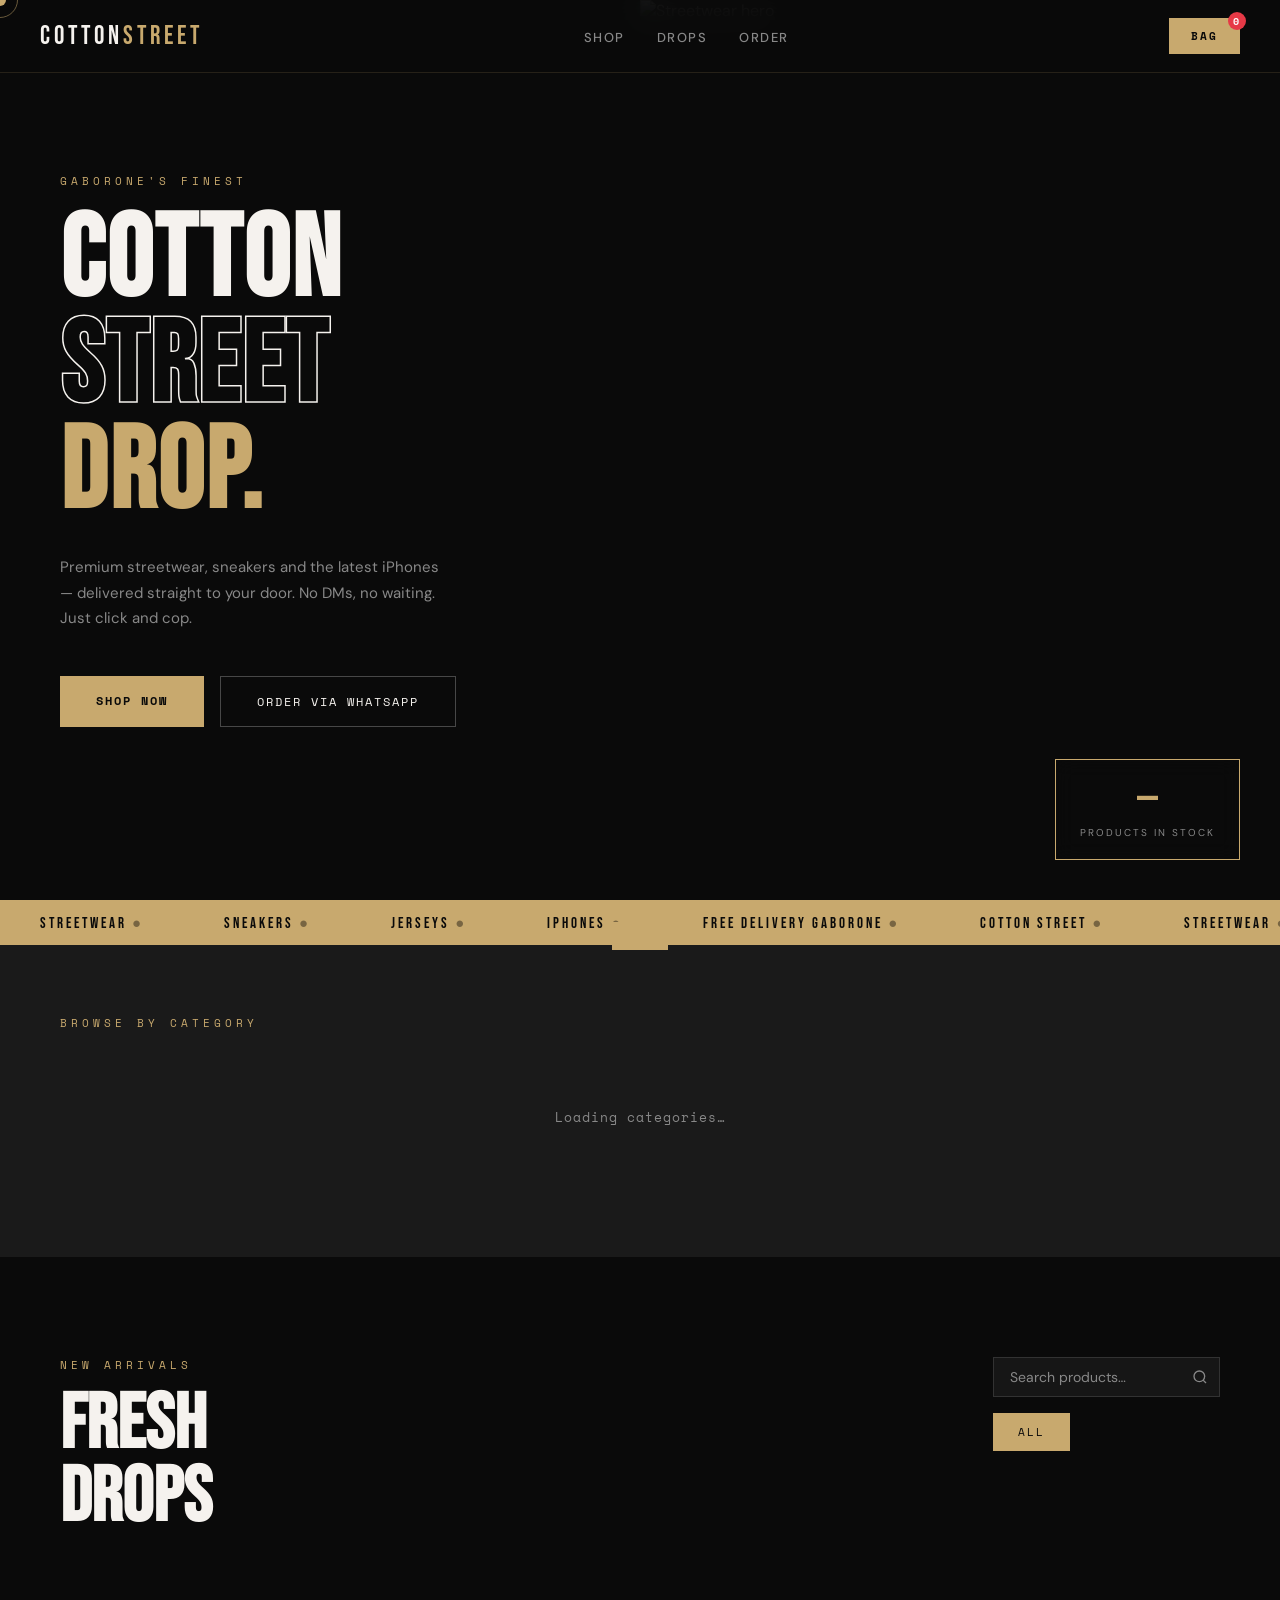
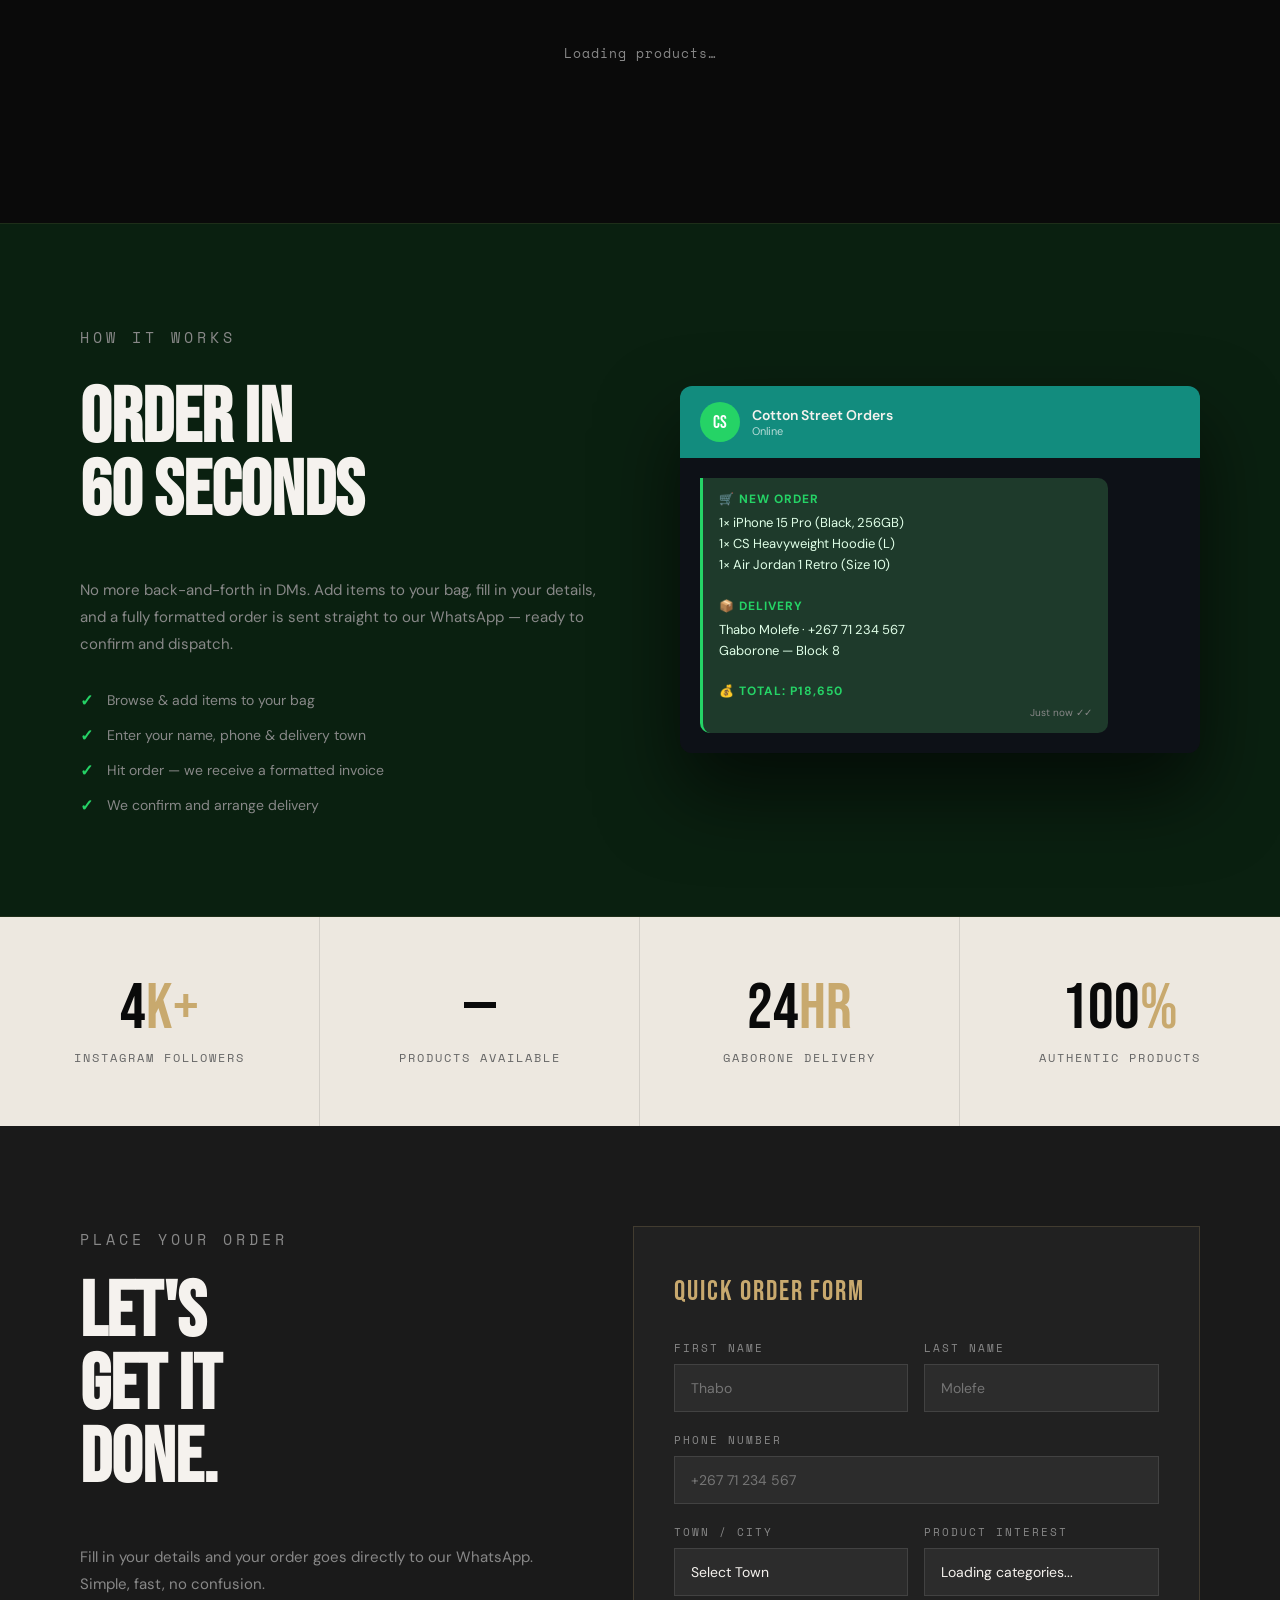
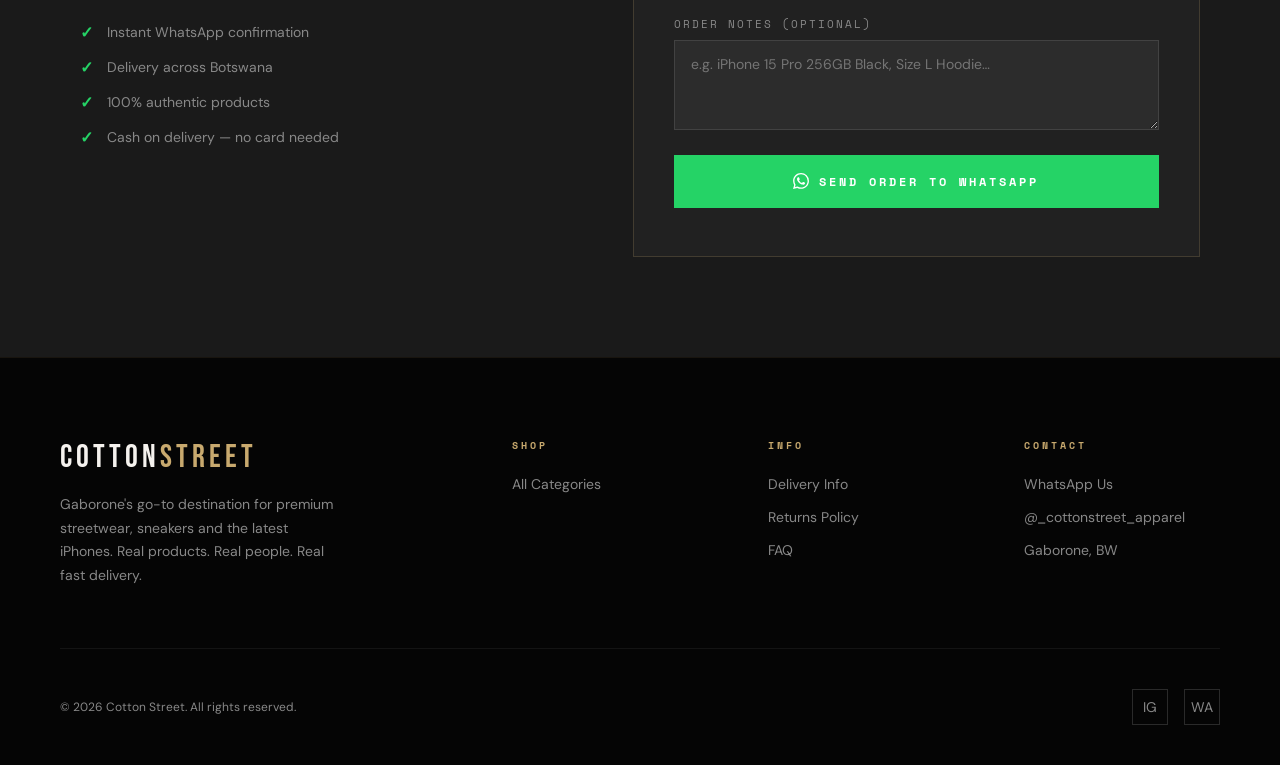
==== commit be1b6476: "cooked v1" ====
--- a/frontend/index.html
+++ b/frontend/index.html
@@ -237,15 +237,9 @@
       </div>
       <div class="form-group">
         <label for="productInterest">Product Interest</label>
-        <select id="productInterest">
-          <option value="">Select Category</option>
-          <option>iPhones</option>
-          <option>Streetwear</option>
-          <option>Sneakers</option>
-          <option>Jerseys</option>
-          <option>Accessories</option>
-          <option>Multiple Items</option>
-        </select>
+      <select id="productInterest">
+         <option value="">Loading categories...</option>
+      </select>
       </div>
     </div>
     <div class="form-group">
--- a/frontend/css/style.css
+++ b/frontend/css/style.css
@@ -22,7 +22,7 @@
   color: var(--white);
   font-family: 'DM Sans', sans-serif;
   overflow-x: hidden;
-  cursor: none;
+  cursor: default;
 }
 
 /* ===== CUSTOM CURSOR ===== */
@@ -201,32 +201,80 @@
 
 /* ===== CATEGORIES ===== */
 .categories { background: var(--grey); padding: 70px 60px; }
-.cat-grid { display: grid; grid-template-columns: repeat(auto-fit, minmax(220px, 1fr)); gap: 16px; }
-.cat-card { position: relative; overflow: hidden; aspect-ratio: 3/4; cursor: none; }
-.cat-card img { width: 100%; height: 100%; object-fit: cover; transition: transform 0.6s ease; filter: brightness(0.65); }
-.cat-card:hover img { transform: scale(1.06); filter: brightness(0.5); }
-.cat-placeholder {
-  width: 100%; height: 100%; display: flex; align-items: center; justify-content: center;
-  background: linear-gradient(135deg, rgba(200,169,110,0.18), rgba(10,10,10,0.95));
-  font-family: 'Bebas Neue', cursive; font-size: clamp(26px, 5vw, 48px);
-  color: rgba(255,255,255,0.07); letter-spacing: 4px; text-transform: uppercase;
-  transition: transform 0.6s ease; overflow: hidden; white-space: nowrap;
-}
-.cat-card:hover .cat-placeholder { transform: scale(1.06); }
+.cat-grid { display: grid; grid-template-columns: repeat(auto-fit, minmax(220px, 1fr)); gap: 2px; }
+
+.cat-card {
+  position: relative; overflow: hidden;
+  aspect-ratio: 3/4; cursor: pointer;
+  transition: transform 0.4s cubic-bezier(0.4,0,0.2,1);
+  background: linear-gradient(160deg, #0a0a1a 0%, #1a1a2e 50%, #0a0a0a 100%);
+}
+.cat-card:hover { transform: scale(1.02); z-index: 2; }
+
+.cat-card[data-cat="apparel"]              { background: linear-gradient(160deg, #1a0a00 0%, #3d1500 50%, #0a0a0a 100%); }
+.cat-card[data-cat="electronics"]          { background: linear-gradient(160deg, #000d1a 0%, #001f3f 50%, #0a0a0a 100%); }
+.cat-card[data-cat="footwear-accessories"] { background: linear-gradient(160deg, #000a00 0%, #0a2200 50%, #0a0a0a 100%); }
+.cat-card[data-cat="sportswear"]           { background: linear-gradient(160deg, #1a0000 0%, #3d0000 50%, #0a0a0a 100%); }
+
+.cat-card::before {
+  content: '';
+  position: absolute; inset: 0;
+  background: repeating-linear-gradient(45deg, transparent, transparent 2px, rgba(255,255,255,0.012) 2px, rgba(255,255,255,0.012) 4px);
+  z-index: 1;
+}
+.cat-card::after {
+  content: '';
+  position: absolute; inset: 0;
+  background: linear-gradient(120deg, transparent 30%, rgba(200,169,110,0.08) 50%, transparent 70%);
+  transform: translateX(-100%);
+  transition: transform 0.6s ease;
+  z-index: 2;
+}
+.cat-card:hover::after { transform: translateX(100%); }
+
+.cat-watermark, .cat-placeholder {
+  position: absolute; inset: 0;
+  display: flex; align-items: center; justify-content: center;
+  font-family: 'Bebas Neue', cursive;
+  font-size: clamp(40px, 6vw, 80px);
+  color: rgba(255,255,255,0.04);
+  letter-spacing: 6px; text-transform: uppercase;
+  overflow: hidden; white-space: nowrap;
+  z-index: 1; transition: color 0.4s, transform 0.4s;
+  user-select: none;
+}
+.cat-card:hover .cat-watermark,
+.cat-card:hover .cat-placeholder {
+  color: rgba(200,169,110,0.09);
+  transform: scale(1.08);
+}
+
 .cat-info {
-  position: absolute; bottom: 0; left: 0; right: 0; padding: 28px 24px;
-  background: linear-gradient(to top, rgba(0,0,0,0.9) 0%, transparent 100%);
-}
-.cat-name { font-family: 'Bebas Neue', cursive; font-size: 34px; letter-spacing: 2px; }
-.cat-count { font-size: 12px; color: var(--accent); letter-spacing: 2px; font-family: 'Space Mono', monospace; margin-top: 4px; }
+  position: absolute; bottom: 0; left: 0; right: 0;
+  padding: 32px 24px 28px;
+  background: linear-gradient(to top, rgba(0,0,0,0.95) 0%, rgba(0,0,0,0.4) 70%, transparent 100%);
+  z-index: 4;
+}
+.cat-name {
+  font-family: 'Bebas Neue', cursive;
+  font-size: 38px; letter-spacing: 3px; line-height: 1;
+  margin-bottom: 6px; transition: color 0.3s;
+}
+.cat-card:hover .cat-name { color: var(--accent); }
+.cat-count {
+  font-size: 11px; color: var(--light); letter-spacing: 3px;
+  font-family: 'Space Mono', monospace; text-transform: uppercase;
+}
 .cat-arrow {
-  position: absolute; top: 24px; right: 24px;
-  width: 40px; height: 40px; border: 1px solid rgba(255,255,255,0.3);
-  display: flex; align-items: center; justify-content: center; font-size: 18px;
-  opacity: 0; transition: opacity 0.3s, transform 0.3s; transform: translateX(-8px);
+  position: absolute; top: 20px; right: 20px; z-index: 4;
+  width: 36px; height: 36px;
+  border: 1px solid rgba(200,169,110,0.3);
+  display: flex; align-items: center; justify-content: center;
+  font-size: 16px; color: var(--accent);
+  opacity: 0; transform: translateX(-10px);
+  transition: opacity 0.3s, transform 0.3s;
 }
 .cat-card:hover .cat-arrow { opacity: 1; transform: translateX(0); }
-
 /* ===== PRODUCTS ===== */
 .products { background: var(--black); }
 .products-header {
@@ -382,6 +430,97 @@
 }
 .checkout-btn:hover { background: #128C7E; }
 
+/* Style overrides for the updated deposit-focused Cart Drawer */
+.deposit-breakdown {
+  padding: 15px 0;
+  border-top: 1px dashed rgba(200, 169, 110, 0.2);
+  margin-bottom: 15px;
+}
+
+.breakdown-row {
+  display: flex;
+  justify-content: space-between;
+  font-size: 13px;
+  color: var(--light);
+  margin-bottom: 8px;
+}
+
+.breakdown-row.highlight-deposit {
+  font-size: 15px;
+  color: var(--accent); /* Premium Gold color */
+  border-top: 1px solid rgba(200, 169, 110, 0.15);
+  border-bottom: 1px solid rgba(200, 169, 110, 0.15);
+  padding: 8px 0;
+  margin: 10px 0;
+}
+
+.breakdown-row.highlight-deposit strong {
+  font-size: 17px;
+  color: var(--accent);
+}
+
+.bag-item {
+  display: flex;
+  align-items: center;
+  justify-content: space-between;
+  padding: 12px 0;
+  border-bottom: 1px solid rgba(255, 255, 255, 0.05);
+}
+
+.bag-item-thumb {
+  width: 50px;
+  height: 50px;
+  border-radius: 4px;
+  overflow: hidden;
+  background: var(--mid);
+}
+
+.bag-item-thumb img {
+  width: 100%;
+  height: 100%;
+  object-fit: cover;
+}
+
+.bag-item-info {
+  flex: 1;
+  margin-left: 12px;
+}
+
+.bag-item-name {
+  font-size: 14px;
+  font-weight: 500;
+}
+
+.bag-item-meta {
+  font-size: 11px;
+  color: var(--light);
+}
+
+.bag-item-price {
+  font-size: 12px;
+  color: var(--accent);
+}
+
+.bag-item-controls {
+  display: flex;
+  align-items: center;
+  border: 1px solid rgba(255, 255, 255, 0.1);
+  border-radius: 4px;
+}
+
+.bag-item-controls button {
+  background: none;
+  border: none;
+  color: var(--white);
+  padding: 4px 8px;
+  cursor: pointer;
+}
+
+.bag-item-controls span {
+  font-size: 12px;
+  padding: 0 4px;
+}
+
 /* ===== CHATBOT ===== */
 .chat-bubble {
   position: fixed; bottom: 28px; right: 28px; z-index: 3000;
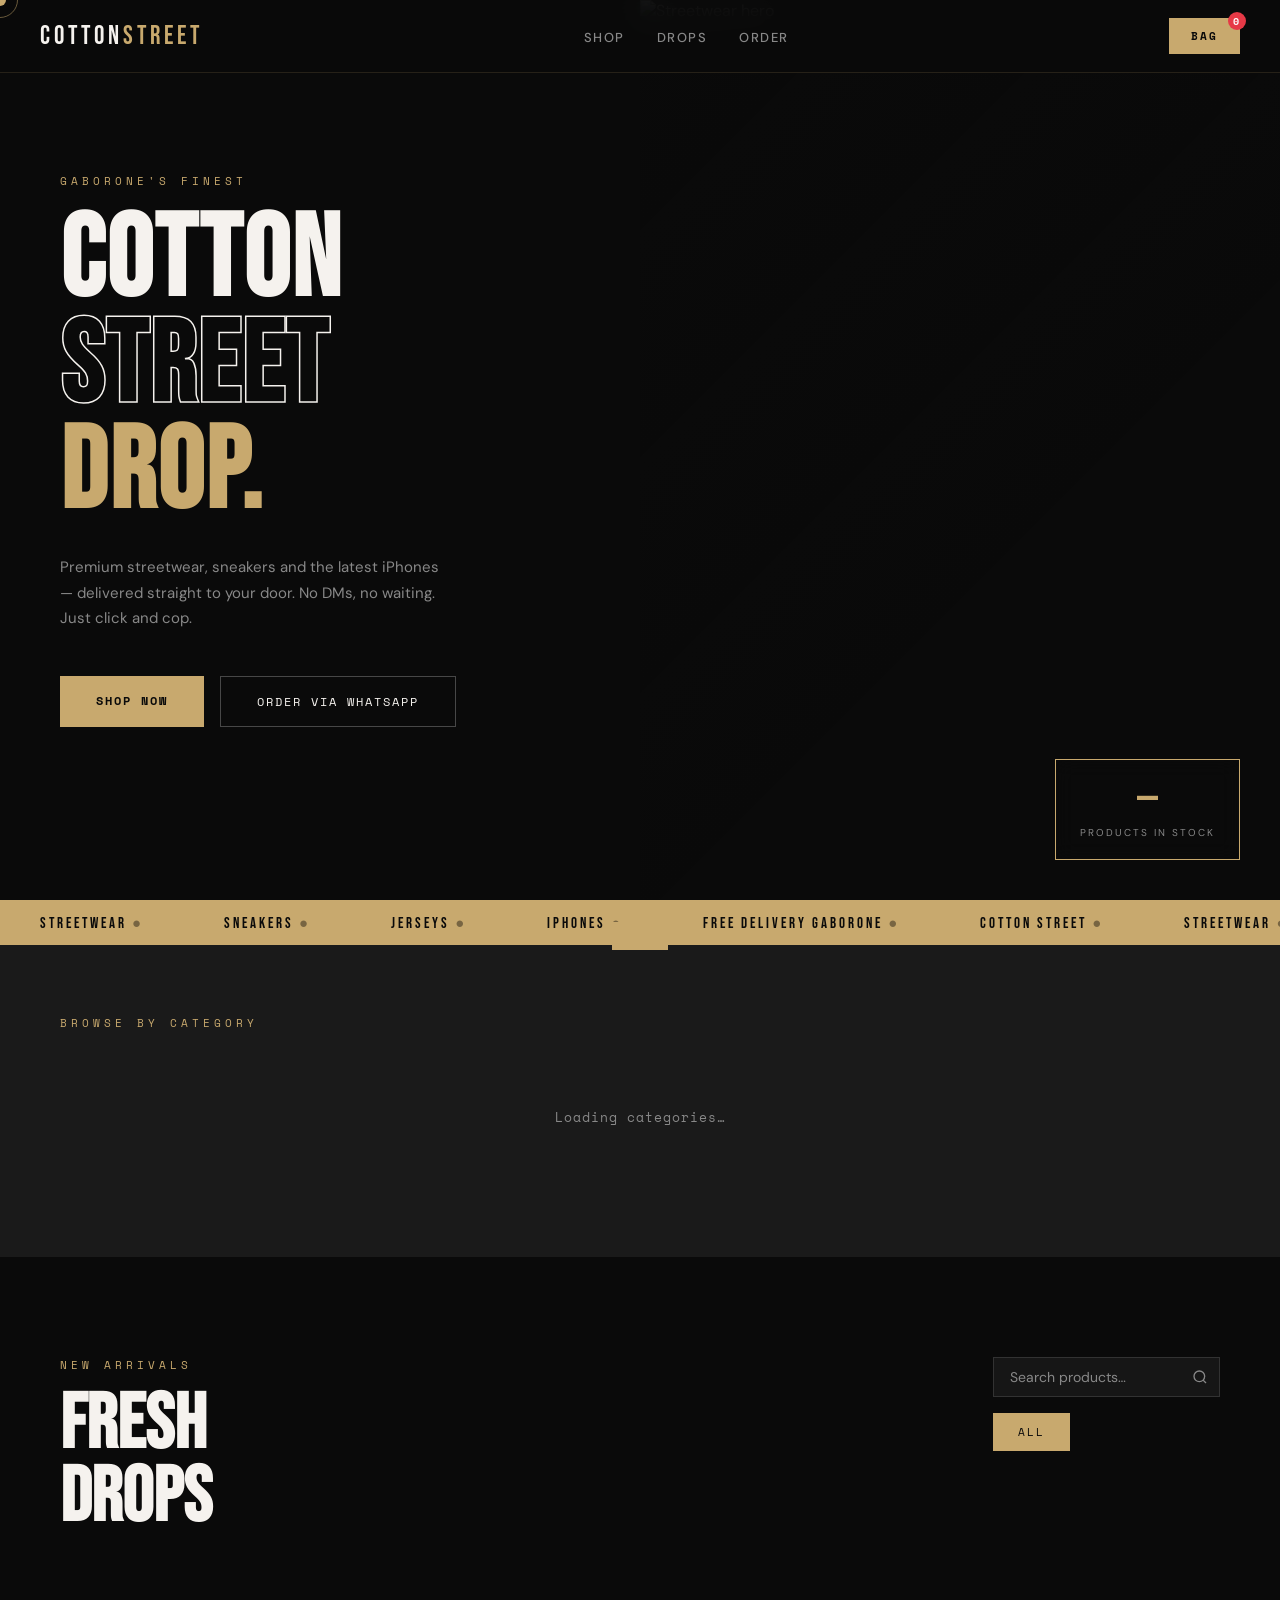
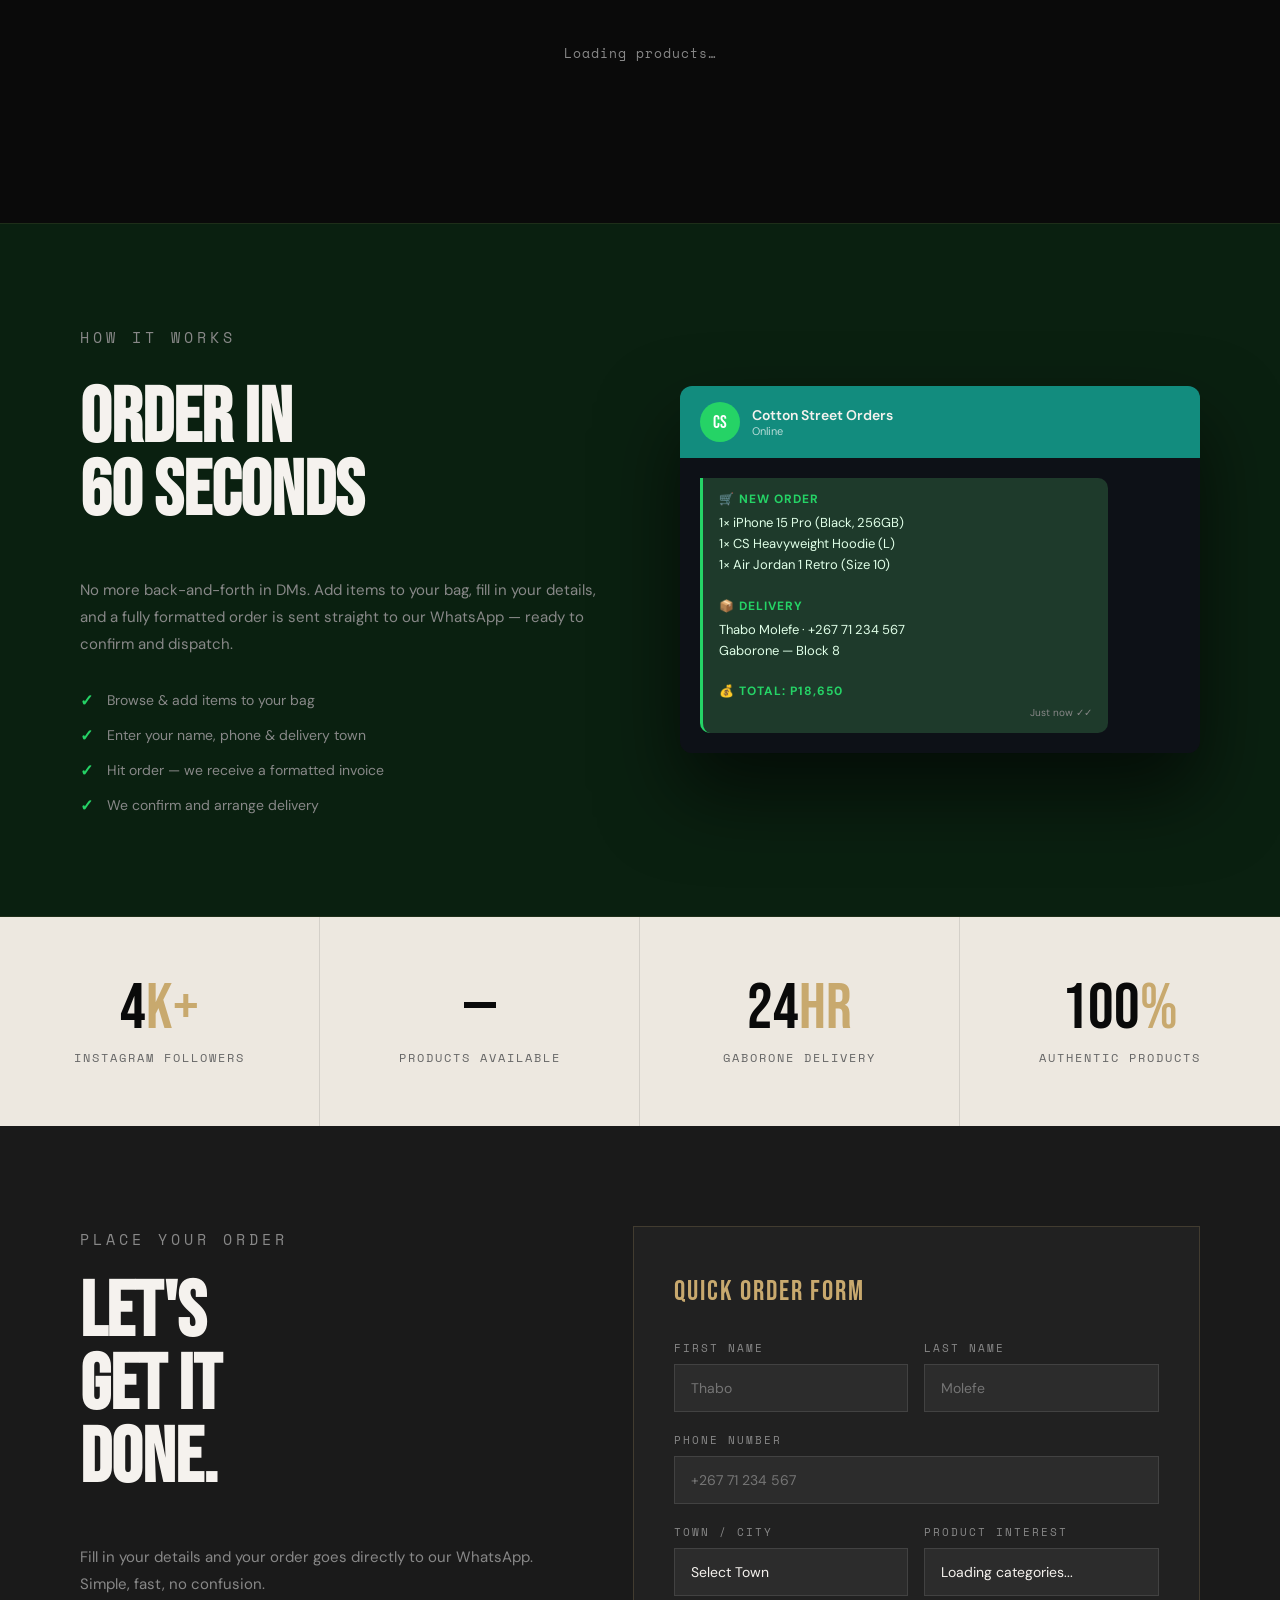
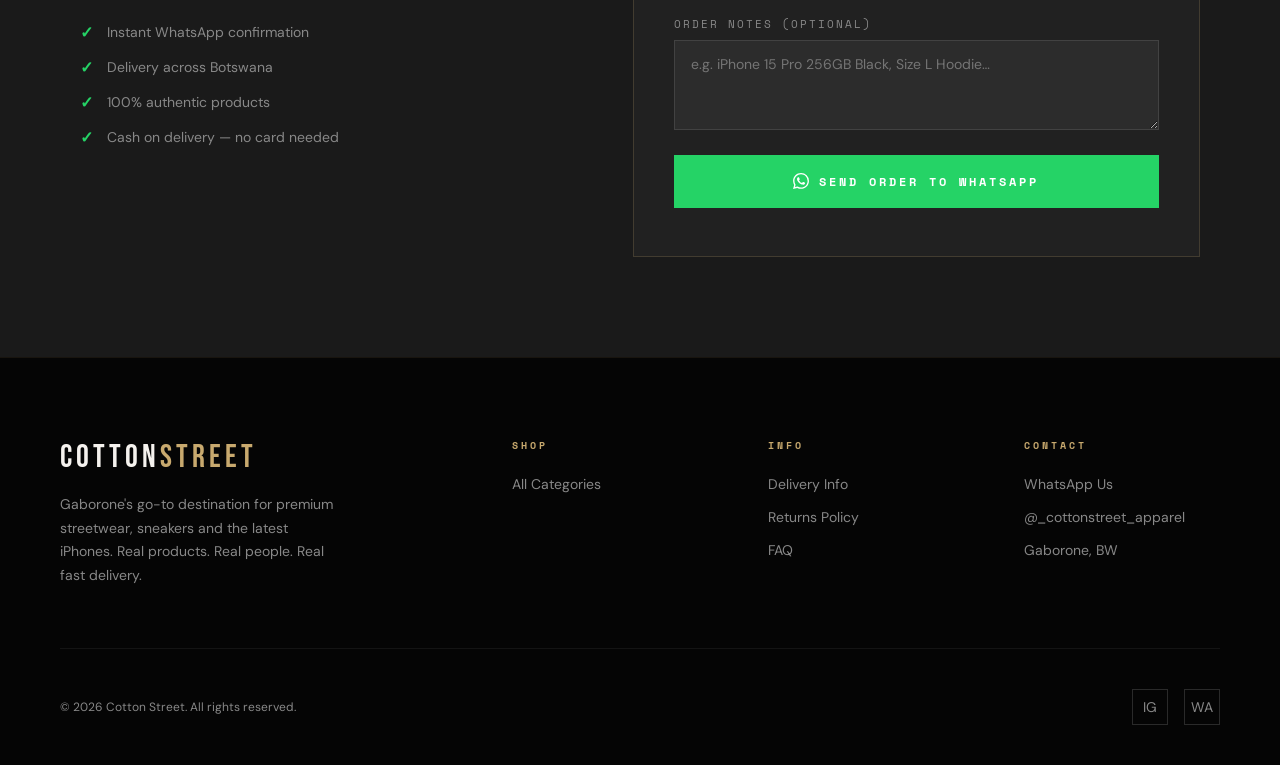
==== commit 9afdbced: "fixing mobile responsives ness" ====
--- a/frontend/index.html
+++ b/frontend/index.html
@@ -5,7 +5,7 @@
   <meta name="viewport" content="width=device-width, initial-scale=1.0">
   <title>Cotton Street — Apparel & Electronics · Gaborone</title>
   <meta name="description" content="Gaborone's go-to destination for premium streetwear, sneakers and the latest iPhones. Free delivery in Gaborone.">
-  <link rel="stylesheet" href="css/style.css">
+  <link rel="stylesheet" href="css/style.css?v=3">
 </head>
 <body>
 
@@ -55,8 +55,19 @@
       BAG
       <span class="bag-count" id="bagCount">0</span>
     </button>
+    <button class="nav-burger" id="navBurger" aria-label="Open menu" aria-expanded="false">
+      <span></span><span></span><span></span>
+    </button>
   </div>
 </nav>
+
+<!-- Mobile nav panel (shown via hamburger on small screens) -->
+<div class="mobile-nav-overlay" id="mobileNavOverlay"></div>
+<div class="mobile-nav-panel" id="mobileNavPanel">
+  <a href="#shop">Shop</a>
+  <a href="#drops">Drops</a>
+  <a href="#order">Order</a>
+</div>
 
 <!-- ===== HERO ===== -->
 <section class="hero" style="padding:0">
@@ -301,4 +312,4 @@
 <script type="module" src="js/main.js"></script>
 
 </body>
-</html>
+</html>
--- a/frontend/css/style.css
+++ b/frontend/css/style.css
@@ -664,3 +664,183 @@
   .products-header { flex-direction: column; }
   .chat-panel { width: calc(100vw - 32px); right: 16px; bottom: 88px; }
 }
+/* =========================================================
+   Cotton Street — Refined Mobile Fixes
+   ========================================================= */
+
+@media (max-width: 900px) {
+  /* Navigation adjustments */
+  nav { 
+    padding: 12px 16px; 
+    display: flex;
+    justify-content: space-between;
+    align-items: center;
+  }
+  
+  /* Hide standard desktop links if no burger menu is active yet */
+  .nav-links { 
+    display: none; 
+  }
+
+  /* Hero Section Mobile Fix */
+  .hero { 
+    grid-template-columns: 1fr; 
+    min-height: auto; 
+    padding-top: 20px;
+  }
+  
+  .hero-right { 
+    display: none; /* Keeps mobile fast and prevents ugly image crushing */
+  }
+  
+  .hero-left { 
+    padding: 30px 20px; 
+    text-align: center; 
+    align-items: center; 
+  }
+
+  .hero-title {
+    font-size: 42px; /* Scales down massive desktop text to fit mobile screens safely */
+    line-height: 1.1;
+    margin-bottom: 16px;
+  }
+
+  .hero-sub { 
+    max-width: 100%; 
+    font-size: 14px;
+    margin-bottom: 24px;
+  }
+
+  .hero-cta { 
+    justify-content: center; 
+    flex-direction: column; /* Stacks buttons neatly instead of cutting off */
+    width: 100%;
+    gap: 12px;
+  }
+
+  .hero-cta a, .hero-cta button {
+    width: 100%;
+    text-align: center;
+  }
+
+  /* Grid adjustments for products */
+  .product-grid { 
+    grid-template-columns: repeat(2, 1fr); 
+    gap: 12px; 
+    padding: 0 16px;
+  }
+  
+  .bag-drawer { 
+    width: 100%; 
+    right: -100%; 
+  }
+}
+
+@media (max-width: 480px) {
+  .product-grid { 
+    grid-template-columns: 1fr; /* Single column layout for very compact phones */
+  }
+}
+
+/* =========================================================
+   Cotton Street — Mobile Fix v2
+   (hamburger nav, right-sized hero type, hero image restored)
+   ========================================================= */
+
+/* ---- Hamburger toggle (hidden on desktop) ---- */
+.nav-burger {
+  display: none;
+  background: none; border: none; color: var(--white);
+  width: 36px; height: 36px; padding: 0; cursor: pointer;
+  flex-direction: column; align-items: center; justify-content: center; gap: 5px;
+}
+.nav-burger span {
+  display: block; width: 22px; height: 2px; background: var(--white);
+  transition: transform 0.25s ease, opacity 0.25s ease;
+}
+.nav-burger.open span:nth-child(1) { transform: translateY(7px) rotate(45deg); }
+.nav-burger.open span:nth-child(2) { opacity: 0; }
+.nav-burger.open span:nth-child(3) { transform: translateY(-7px) rotate(-45deg); }
+
+.mobile-nav-panel {
+  position: fixed; top: 0; right: -100%; width: 78%; max-width: 320px; height: 100vh;
+  background: var(--grey); z-index: 1500;
+  border-left: 1px solid rgba(200,169,110,0.15);
+  padding: 90px 32px 32px;
+  transition: right 0.35s cubic-bezier(0.4,0,0.2,1);
+  display: flex; flex-direction: column; gap: 4px;
+}
+.mobile-nav-panel.open { right: 0; }
+.mobile-nav-panel a {
+  color: var(--white); text-decoration: none;
+  font-family: 'Bebas Neue', cursive; font-size: 28px; letter-spacing: 2px;
+  padding: 16px 0; border-bottom: 1px solid rgba(255,255,255,0.08);
+}
+.mobile-nav-panel a:active { color: var(--accent); }
+.mobile-nav-overlay {
+  position: fixed; inset: 0; background: rgba(0,0,0,0.6); z-index: 1499;
+  display: none; backdrop-filter: blur(4px);
+}
+.mobile-nav-overlay.open { display: block; }
+
+@media (max-width: 900px) {
+  .nav-burger { display: flex; }
+
+  /* ---- Right-sized hero title ---- */
+  .hero-title {
+    font-size: clamp(34px, 11vw, 48px);
+    line-height: 1.05;
+  }
+  .hero-tag { font-size: 10px; letter-spacing: 3px; }
+  .hero-sub { font-size: 13.5px; }
+
+  /* ---- De-clutter the two hero CTAs: one clear primary action ---- */
+  .hero-cta { gap: 10px; }
+  .hero-cta .btn-primary { padding: 15px 32px; }
+  .hero-cta .btn-outline {
+    background: none; border: none; padding: 6px;
+    text-decoration: underline; text-underline-offset: 3px;
+    color: var(--light); font-size: 11px; letter-spacing: 1.5px;
+  }
+  .hero-cta .btn-outline:hover { color: var(--accent); }
+
+  /* ---- Side-by-side hero on mobile too: text on the left, image on the right ---- */
+  .hero {
+    display: grid;
+    grid-template-columns: 1.15fr 1fr;
+    min-height: auto;
+    align-items: stretch;
+  }
+  .hero-left {
+    padding: 24px 14px 24px 16px;
+    text-align: left;
+    align-items: flex-start;
+    order: 0;
+  }
+  .hero-right {
+    display: block;
+    position: relative;
+    order: 0;
+    min-height: 100%;
+  }
+  .hero-img-main { filter: brightness(0.7) contrast(1.1); }
+  .hero-overlay { background: linear-gradient(160deg, rgba(10,10,10,0.55) 0%, transparent 65%); }
+
+  /* Smaller type + left-aligned CTAs so both columns fit a phone width */
+  .hero-title { font-size: clamp(22px, 7.5vw, 32px); letter-spacing: 1px; }
+  .hero-tag { font-size: 9px; letter-spacing: 2px; }
+  .hero-sub { font-size: 12.5px; max-width: 100%; margin-top: 16px; }
+  .hero-cta { align-items: flex-start; margin-top: 24px; }
+  .hero-cta a, .hero-cta button { width: 100%; }
+
+  /* ---- "Products in stock" badge floats near the chat bubble, bottom-right of the screen ---- */
+  .hero-badge {
+    position: fixed;
+    bottom: 92px; right: 16px; left: auto; top: auto;
+    z-index: 2900;
+    padding: 10px 14px;
+    background: rgba(10,10,10,0.88);
+  }
+  .hero-badge .num { font-size: 20px; }
+  .hero-badge .lbl { font-size: 7px; letter-spacing: 1px; }
+}
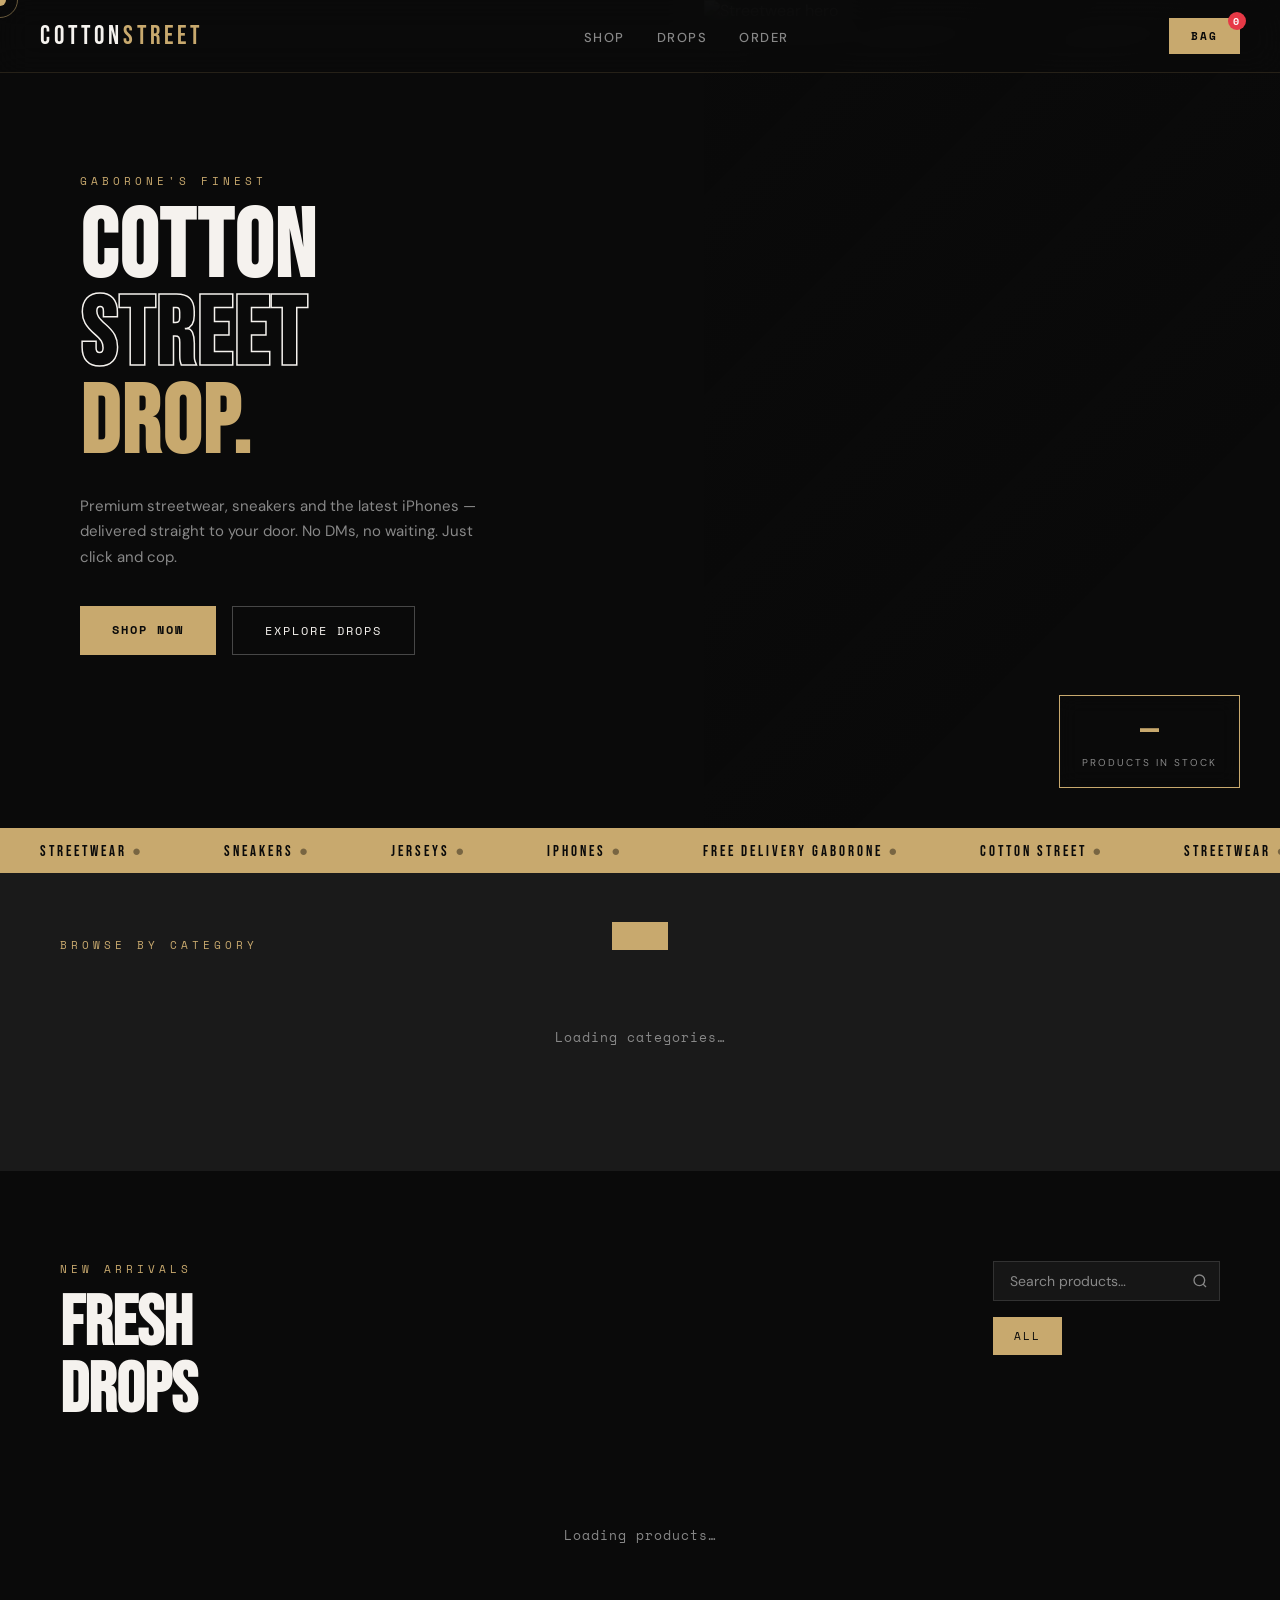
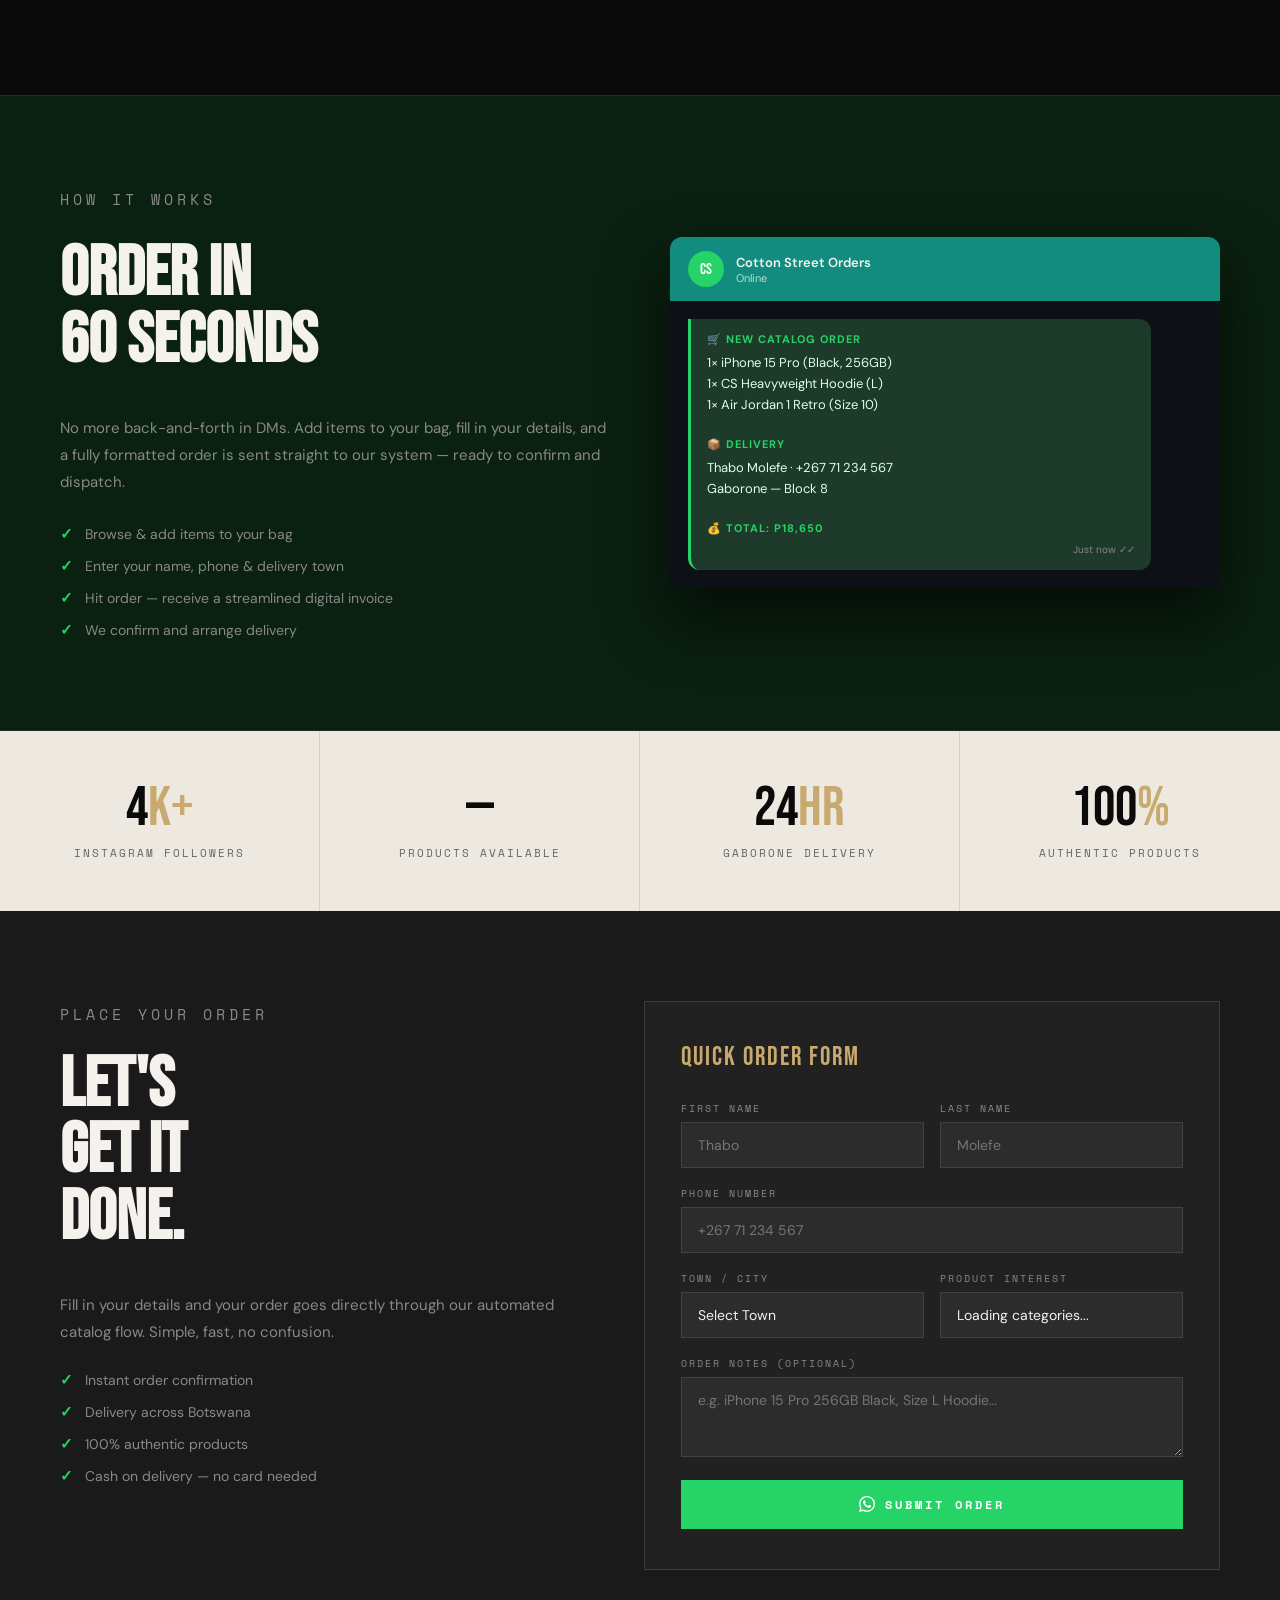
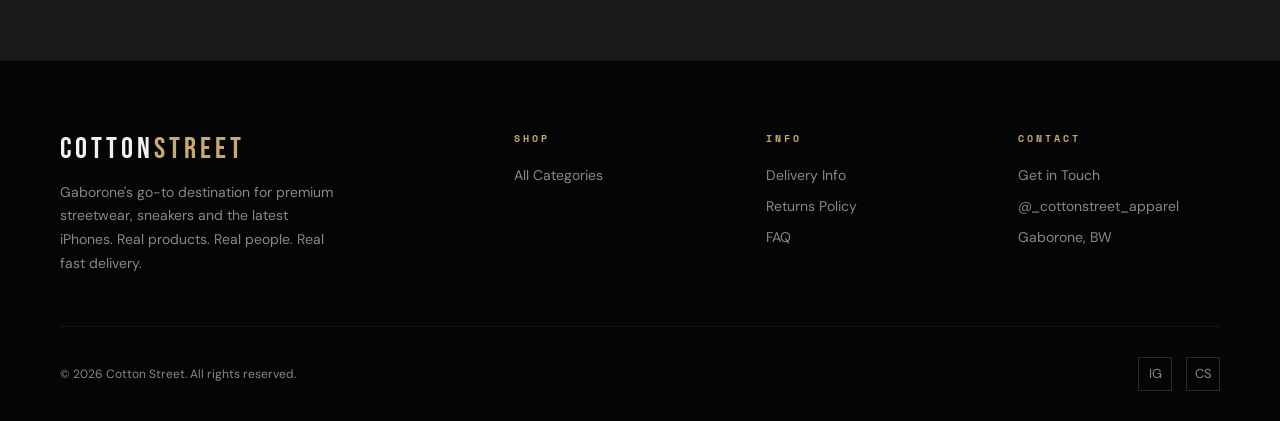
==== commit 9a8ab7a9: "fixing" ====
--- a/frontend/index.html
+++ b/frontend/index.html
@@ -5,7 +5,7 @@
   <meta name="viewport" content="width=device-width, initial-scale=1.0">
   <title>Cotton Street — Apparel & Electronics · Gaborone</title>
   <meta name="description" content="Gaborone's go-to destination for premium streetwear, sneakers and the latest iPhones. Free delivery in Gaborone.">
-  <link rel="stylesheet" href="css/style.css?v=3">
+  <link rel="stylesheet" href="css/style.css?v=4">
 </head>
 <body>
 
@@ -81,7 +81,7 @@
     <p class="hero-sub">Premium streetwear, sneakers and the latest iPhones — delivered straight to your door. No DMs, no waiting. Just click and cop.</p>
     <div class="hero-cta">
       <a href="#shop" class="btn-primary">Shop Now</a>
-      <a href="#order" class="btn-outline">Order via WhatsApp</a>
+      <a href="#drops" class="btn-outline">Explore Drops</a>
     </div>
   </div>
   <div class="hero-right">
@@ -144,16 +144,16 @@
   </div>
 </section>
 
-<!-- ===== HOW IT WORKS (WhatsApp) ===== -->
+<!-- ===== HOW IT WORKS (Catalog Flow) ===== -->
 <div class="wa-section">
   <div>
     <p class="section-label">How It Works</p>
     <h2 class="section-title">ORDER IN<br>60 SECONDS</h2>
-    <p>No more back-and-forth in DMs. Add items to your bag, fill in your details, and a fully formatted order is sent straight to our WhatsApp — ready to confirm and dispatch.</p>
+    <p>No more back-and-forth in DMs. Add items to your bag, fill in your details, and a fully formatted order is sent straight to our system — ready to confirm and dispatch.</p>
     <ul class="benefit-list">
       <li>Browse & add items to your bag</li>
       <li>Enter your name, phone & delivery town</li>
-      <li>Hit order — we receive a formatted invoice</li>
+      <li>Hit order — receive a streamlined digital invoice</li>
       <li>We confirm and arrange delivery</li>
     </ul>
   </div>
@@ -167,7 +167,7 @@
     </div>
     <div class="wa-body">
       <div class="wa-msg">
-        <strong>🛒 NEW ORDER</strong>
+        <strong>🛒 NEW CATALOG ORDER</strong>
         1× iPhone 15 Pro (Black, 256GB)<br>
         1× CS Heavyweight Hoodie (L)<br>
         1× Air Jordan 1 Retro (Size 10)<br><br>
@@ -206,9 +206,9 @@
   <div class="order-info">
     <p class="section-label">Place Your Order</p>
     <h2 class="section-title">LET'S<br>GET IT<br>DONE.</h2>
-    <p>Fill in your details and your order goes directly to our WhatsApp. Simple, fast, no confusion.</p>
+    <p>Fill in your details and your order goes directly through our automated catalog flow. Simple, fast, no confusion.</p>
     <ul class="benefit-list">
-      <li>Instant WhatsApp confirmation</li>
+      <li>Instant order confirmation</li>
       <li>Delivery across Botswana</li>
       <li>100% authentic products</li>
       <li>Cash on delivery — no card needed</li>
@@ -261,7 +261,7 @@
       <svg width="16" height="16" viewBox="0 0 24 24" fill="currentColor" aria-hidden="true">
         <path d="M17.472 14.382c-.297-.149-1.758-.867-2.03-.967-.273-.099-.471-.148-.67.15-.197.297-.767.966-.94 1.164-.173.199-.347.223-.644.075-.297-.15-1.255-.463-2.39-1.475-.883-.788-1.48-1.761-1.653-2.059-.173-.297-.018-.458.13-.606.134-.133.298-.347.446-.52.149-.174.198-.298.298-.497.099-.198.05-.371-.025-.52-.075-.149-.669-1.612-.916-2.207-.242-.579-.487-.5-.669-.51-.173-.008-.371-.01-.57-.01-.198 0-.52.074-.792.372-.272.297-1.04 1.016-1.04 2.479 0 1.462 1.065 2.875 1.213 3.074.149.198 2.096 3.2 5.077 4.487.709.306 1.262.489 1.694.625.712.227 1.36.195 1.871.118.571-.085 1.758-.719 2.006-1.413.248-.694.248-1.289.173-1.413-.074-.124-.272-.198-.57-.347m-5.421 7.403h-.004a9.87 9.87 0 01-5.031-1.378l-.361-.214-3.741.982.998-3.648-.235-.374a9.86 9.86 0 01-1.51-5.26c.001-5.45 4.436-9.884 9.888-9.884 2.64 0 5.122 1.03 6.988 2.898a9.825 9.825 0 012.893 6.994c-.003 5.45-4.437 9.884-9.885 9.884m8.413-18.297A11.815 11.815 0 0012.05 0C5.495 0 .16 5.335.157 11.892c0 2.096.547 4.142 1.588 5.945L.057 24l6.305-1.654a11.882 11.882 0 005.683 1.448h.005c6.554 0 11.89-5.335 11.893-11.893a11.821 11.821 0 00-3.48-8.413z"/>
       </svg>
-      SEND ORDER TO WHATSAPP
+      SUBMIT ORDER
     </button>
   </div>
 </div>
@@ -290,7 +290,7 @@
     <div class="footer-col">
       <h4>Contact</h4>
       <ul>
-        <li><a href="#order">WhatsApp Us</a></li>
+        <li><a href="#order">Get in Touch</a></li>
         <li><a href="https://instagram.com/_cottonstreet_apparel" target="_blank" rel="noopener">@_cottonstreet_apparel</a></li>
         <li><a href="#">Gaborone, BW</a></li>
       </ul>
@@ -300,7 +300,7 @@
     <span>© 2026 Cotton Street. All rights reserved.</span>
     <div class="social-links">
       <a href="https://instagram.com/_cottonstreet_apparel" target="_blank" rel="noopener" aria-label="Instagram">IG</a>
-      <a href="#order" aria-label="WhatsApp">WA</a>
+      <a href="#order" aria-label="Contact">CS</a>
     </div>
   </div>
 </footer>
--- a/frontend/css/style.css
+++ b/frontend/css/style.css
@@ -1,5 +1,5 @@
 /* =========================================================
-   Cotton Street — style.css
+   Cotton Street — style.css (Refined Professional Layout)
    ========================================================= */
 
 @import url('https://fonts.googleapis.com/css2?family=Bebas+Neue&family=DM+Sans:wght@300;400;500;600&family=Space+Mono:wght@400;700&display=swap');
@@ -16,13 +16,15 @@
 }
 
 *, *::before, *::after { box-sizing: border-box; margin: 0; padding: 0; }
-html { scroll-behavior: smooth; }
+html { scroll-behavior: smooth; width: 100%; height: 100%; }
 body {
   background: var(--black);
   color: var(--white);
   font-family: 'DM Sans', sans-serif;
   overflow-x: hidden;
-  cursor: default;
+  width: 100%;
+  position: relative;
+  -webkit-text-size-adjust: 100%;
 }
 
 /* ===== CUSTOM CURSOR ===== */
@@ -59,9 +61,10 @@
   position: fixed; top: 0; left: 0; right: 0; z-index: 1000;
   display: flex; align-items: center; justify-content: space-between;
   padding: 18px 40px;
-  background: rgba(10,10,10,0.85);
+  background: rgba(10,10,10,0.9);
   backdrop-filter: blur(16px);
   border-bottom: 1px solid rgba(200,169,110,0.15);
+  width: 100%;
 }
 .nav-logo {
   font-family: 'Bebas Neue', cursive;
@@ -77,7 +80,7 @@
   transition: color 0.2s;
 }
 .nav-links a:hover { color: var(--accent); }
-.nav-right { display: flex; align-items: center; gap: 20px; }
+.nav-right { display: flex; align-items: center; gap: 16px; }
 .bag-btn {
   background: var(--accent); color: var(--black); border: none;
   padding: 10px 22px;
@@ -95,9 +98,69 @@
   font-family: 'Space Mono', monospace;
 }
 
+/* ===== HAMBURGER & MOBILE NAV ===== */
+.nav-burger {
+  display: none;
+  background: none; border: 1px solid rgba(255,255,255,0.2);
+  width: 40px; height: 40px; padding: 0; cursor: pointer;
+  flex-direction: column; align-items: center; justify-content: center; gap: 5px;
+  transition: border-color 0.2s;
+}
+.nav-burger:hover { border-color: var(--accent); }
+.nav-burger span {
+  display: block; width: 20px; height: 2px; background: var(--white);
+  transition: transform 0.25s ease, opacity 0.25s ease;
+}
+.nav-burger.open span:nth-child(1) { transform: translateY(7px) rotate(45deg); }
+.nav-burger.open span:nth-child(2) { opacity: 0; }
+.nav-burger.open span:nth-child(3) { transform: translateY(-7px) rotate(-45deg); }
+
+.mobile-nav-overlay {
+  position: fixed; inset: 0; background: rgba(0,0,0,0.7); z-index: 2499;
+  display: none; backdrop-filter: blur(6px); opacity: 0; transition: opacity 0.3s;
+}
+.mobile-nav-overlay.open { display: block; opacity: 1; }
+
+.mobile-nav-panel {
+  position: fixed; top: 0; right: -100%; width: 85%; max-width: 360px; height: 100vh;
+  background: #121212; z-index: 2500;
+  border-left: 1px solid rgba(200,169,110,0.2);
+  padding: 32px; display: flex; flex-direction: column; justify-content: space-between;
+  transition: right 0.4s cubic-bezier(0.4, 0, 0.2, 1);
+  box-shadow: -20px 0 50px rgba(0,0,0,0.8);
+}
+.mobile-nav-panel.open { right: 0; }
+.mobile-nav-header {
+  display: flex; align-items: center; justify-content: space-between;
+  padding-bottom: 24px; border-bottom: 1px solid rgba(255,255,255,0.08);
+}
+.mobile-nav-header .close-btn {
+  background: none; border: 1px solid rgba(255,255,255,0.2); color: var(--white);
+  width: 36px; height: 36px; display: flex; align-items: center; justify-content: center;
+  font-size: 16px; cursor: pointer; transition: all 0.2s;
+}
+.mobile-nav-header .close-btn:hover { border-color: var(--accent); color: var(--accent); }
+
+.mobile-nav-links {
+  display: flex; flex-direction: column; gap: 8px; margin: auto 0;
+}
+.mobile-nav-links a {
+  color: var(--white); text-decoration: none;
+  font-family: 'Bebas Neue', cursive; font-size: 38px; letter-spacing: 3px;
+  padding: 12px 0; border-bottom: 1px solid rgba(255,255,255,0.05);
+  transition: color 0.2s, padding-left 0.2s;
+}
+.mobile-nav-links a:hover { color: var(--accent); padding-left: 10px; }
+.mobile-nav-footer {
+  padding-top: 24px; border-top: 1px solid rgba(255,255,255,0.08);
+  display: flex; justify-content: space-between; align-items: center;
+  font-size: 11px; color: var(--light); font-family: 'Space Mono', monospace; text-transform: uppercase;
+}
+.mobile-nav-footer a { color: var(--accent); text-decoration: none; }
+
 /* ===== SEARCH BAR ===== */
 .search-wrap {
-  position: relative; max-width: 340px;
+  position: relative; max-width: 340px; width: 100%;
 }
 .search-wrap input {
   width: 100%;
@@ -118,90 +181,93 @@
 
 /* ===== HERO ===== */
 .hero {
-  min-height: 100vh; display: grid;
-  grid-template-columns: 1fr 1fr;
-  position: relative; overflow: hidden; padding-top: 72px;
+  min-height: 92vh; display: grid;
+  grid-template-columns: 1.1fr 0.9fr;
+  position: relative; overflow: hidden; padding-top: 80px;
+  width: 100%; align-items: center;
 }
 .hero-left {
   display: flex; flex-direction: column; justify-content: center;
-  padding: 80px 60px; position: relative; z-index: 2;
+  padding: 60px 80px; position: relative; z-index: 2;
 }
 .hero-tag {
   font-family: 'Space Mono', monospace; font-size: 11px;
   color: var(--accent); letter-spacing: 4px; text-transform: uppercase;
-  margin-bottom: 20px; opacity: 0; animation: fadeUp 0.7s 0.2s forwards;
+  margin-bottom: 16px; opacity: 0; animation: fadeUp 0.7s 0.2s forwards;
 }
 .hero-title {
   font-family: 'Bebas Neue', cursive;
-  font-size: clamp(70px, 9vw, 130px); line-height: 0.92; letter-spacing: 2px;
+  font-size: clamp(64px, 7.5vw, 115px); line-height: 0.92; letter-spacing: 2px;
   opacity: 0; animation: fadeUp 0.7s 0.4s forwards;
 }
 .hero-title .outline { -webkit-text-stroke: 1.5px var(--white); color: transparent; }
 .hero-title .gold { color: var(--accent); }
 .hero-sub {
-  max-width: 380px; margin-top: 28px; color: var(--light);
+  max-width: 420px; margin-top: 24px; color: var(--light);
   font-size: 15px; line-height: 1.7;
   opacity: 0; animation: fadeUp 0.7s 0.6s forwards;
 }
 .hero-cta {
-  display: flex; gap: 16px; margin-top: 44px;
+  display: flex; gap: 16px; margin-top: 36px;
   opacity: 0; animation: fadeUp 0.7s 0.8s forwards;
 }
 .btn-primary {
   background: var(--accent); color: var(--black);
-  padding: 16px 36px; font-family: 'Space Mono', monospace;
+  padding: 15px 32px; font-family: 'Space Mono', monospace;
   font-size: 12px; letter-spacing: 2px; text-transform: uppercase;
   font-weight: 700; border: none; cursor: none;
   transition: all 0.2s; text-decoration: none; display: inline-block;
+  text-align: center;
 }
 .btn-primary:hover { background: var(--white); transform: translateY(-2px); }
 .btn-outline {
   background: transparent; color: var(--white);
-  padding: 16px 36px; font-family: 'Space Mono', monospace;
+  padding: 15px 32px; font-family: 'Space Mono', monospace;
   font-size: 12px; letter-spacing: 2px; text-transform: uppercase;
   border: 1px solid rgba(255,255,255,0.25); cursor: none;
   transition: all 0.2s; text-decoration: none; display: inline-block;
+  text-align: center;
 }
 .btn-outline:hover { border-color: var(--accent); color: var(--accent); }
-.hero-right { position: relative; overflow: hidden; }
+.hero-right { position: relative; overflow: hidden; width: 100%; height: 100%; min-height: 500px; }
 .hero-img-main {
   width: 100%; height: 100%; object-fit: cover;
-  filter: brightness(0.75) contrast(1.1);
+  filter: brightness(0.8) contrast(1.1);
   opacity: 0; animation: fadeIn 1s 0.3s forwards;
 }
 .hero-overlay {
   position: absolute; inset: 0;
-  background: linear-gradient(135deg, rgba(10,10,10,0.4) 0%, transparent 60%);
+  background: linear-gradient(135deg, rgba(10,10,10,0.5) 0%, transparent 70%);
 }
 .hero-badge {
   position: absolute; bottom: 40px; right: 40px;
-  border: 1px solid var(--accent); padding: 20px 24px;
-  text-align: center; background: rgba(10,10,10,0.7); backdrop-filter: blur(10px);
-}
-.hero-badge .num { font-family: 'Bebas Neue', cursive; font-size: 42px; color: var(--accent); line-height: 1; }
+  border: 1px solid var(--accent); padding: 18px 22px;
+  text-align: center; background: rgba(10,10,10,0.8); backdrop-filter: blur(10px);
+}
+.hero-badge .num { font-family: 'Bebas Neue', cursive; font-size: 38px; color: var(--accent); line-height: 1; }
 .hero-badge .lbl { font-size: 10px; letter-spacing: 2px; text-transform: uppercase; color: var(--light); margin-top: 4px; }
 
 /* ===== TICKER ===== */
-.ticker { background: var(--accent); overflow: hidden; white-space: nowrap; padding: 12px 0; }
+.ticker { background: var(--accent); overflow: hidden; white-space: nowrap; padding: 12px 0; width: 100%; }
 .ticker-inner { display: inline-flex; animation: ticker 20s linear infinite; }
 .ticker-item { font-family: 'Bebas Neue', cursive; font-size: 15px; letter-spacing: 3px; color: var(--black); padding: 0 40px; }
 .ticker-dot { color: rgba(0,0,0,0.4); }
 
 /* ===== SECTIONS ===== */
-section { padding: 100px 60px; }
+section { padding: 90px 60px; width: 100%; }
 .section-label {
   font-family: 'Space Mono', monospace; font-size: 11px;
   letter-spacing: 4px; text-transform: uppercase;
-  color: var(--accent); margin-bottom: 16px;
+  color: var(--accent); margin-bottom: 14px;
 }
 .section-title {
   font-family: 'Bebas Neue', cursive;
-  font-size: clamp(44px, 6vw, 80px); line-height: 0.95; margin-bottom: 48px;
+  font-size: clamp(40px, 5.5vw, 72px); line-height: 0.95; margin-bottom: 40px;
 }
 
 /* ===== CATEGORIES ===== */
-.categories { background: var(--grey); padding: 70px 60px; }
-.cat-grid { display: grid; grid-template-columns: repeat(auto-fit, minmax(220px, 1fr)); gap: 2px; }
+.categories { background: var(--grey); padding: 64px 60px; width: 100%; }
+.cat-grid { display: grid; grid-template-columns: repeat(auto-fit, minmax(220px, 1fr)); gap: 2px; width: 100%; }
 
 .cat-card {
   position: relative; overflow: hidden;
@@ -217,21 +283,10 @@
 .cat-card[data-cat="sportswear"]           { background: linear-gradient(160deg, #1a0000 0%, #3d0000 50%, #0a0a0a 100%); }
 
 .cat-card::before {
-  content: '';
-  position: absolute; inset: 0;
+  content: ''; position: absolute; inset: 0;
   background: repeating-linear-gradient(45deg, transparent, transparent 2px, rgba(255,255,255,0.012) 2px, rgba(255,255,255,0.012) 4px);
   z-index: 1;
 }
-.cat-card::after {
-  content: '';
-  position: absolute; inset: 0;
-  background: linear-gradient(120deg, transparent 30%, rgba(200,169,110,0.08) 50%, transparent 70%);
-  transform: translateX(-100%);
-  transition: transform 0.6s ease;
-  z-index: 2;
-}
-.cat-card:hover::after { transform: translateX(100%); }
-
 .cat-watermark, .cat-placeholder {
   position: absolute; inset: 0;
   display: flex; align-items: center; justify-content: center;
@@ -248,56 +303,46 @@
   color: rgba(200,169,110,0.09);
   transform: scale(1.08);
 }
-
 .cat-info {
   position: absolute; bottom: 0; left: 0; right: 0;
-  padding: 32px 24px 28px;
+  padding: 28px 24px;
   background: linear-gradient(to top, rgba(0,0,0,0.95) 0%, rgba(0,0,0,0.4) 70%, transparent 100%);
   z-index: 4;
 }
 .cat-name {
   font-family: 'Bebas Neue', cursive;
-  font-size: 38px; letter-spacing: 3px; line-height: 1;
-  margin-bottom: 6px; transition: color 0.3s;
+  font-size: 34px; letter-spacing: 3px; line-height: 1;
+  margin-bottom: 4px; transition: color 0.3s;
 }
 .cat-card:hover .cat-name { color: var(--accent); }
 .cat-count {
   font-size: 11px; color: var(--light); letter-spacing: 3px;
   font-family: 'Space Mono', monospace; text-transform: uppercase;
 }
-.cat-arrow {
-  position: absolute; top: 20px; right: 20px; z-index: 4;
-  width: 36px; height: 36px;
-  border: 1px solid rgba(200,169,110,0.3);
-  display: flex; align-items: center; justify-content: center;
-  font-size: 16px; color: var(--accent);
-  opacity: 0; transform: translateX(-10px);
-  transition: opacity 0.3s, transform 0.3s;
-}
-.cat-card:hover .cat-arrow { opacity: 1; transform: translateX(0); }
+
 /* ===== PRODUCTS ===== */
-.products { background: var(--black); }
+.products { background: var(--black); width: 100%; }
 .products-header {
   display: flex; align-items: flex-start; justify-content: space-between;
-  flex-wrap: wrap; gap: 24px; margin-bottom: 48px;
+  flex-wrap: wrap; gap: 24px; margin-bottom: 40px; width: 100%;
 }
 .products-header .section-title { margin-bottom: 0; }
 .filter-tabs { display: flex; gap: 8px; flex-wrap: wrap; }
 .tab {
-  padding: 10px 24px; font-family: 'Space Mono', monospace;
+  padding: 10px 20px; font-family: 'Space Mono', monospace;
   font-size: 11px; letter-spacing: 2px; text-transform: uppercase;
   border: 1px solid rgba(255,255,255,0.15); background: transparent;
   color: var(--light); cursor: none; transition: all 0.2s;
 }
 .tab.active, .tab:hover { background: var(--accent); color: var(--black); border-color: var(--accent); }
-.product-grid { display: grid; grid-template-columns: repeat(4, 1fr); gap: 20px; }
+.product-grid { display: grid; grid-template-columns: repeat(4, 1fr); gap: 20px; width: 100%; }
 .product-card {
   background: var(--grey); position: relative; cursor: none;
-  transition: transform 0.3s; overflow: hidden;
+  transition: transform 0.3s; overflow: hidden; width: 100%;
 }
 .product-card:hover { transform: translateY(-6px); }
 .product-card.out-of-stock { opacity: 0.65; }
-.product-img-wrap { position: relative; aspect-ratio: 3/4; overflow: hidden; }
+.product-img-wrap { position: relative; aspect-ratio: 3/4; overflow: hidden; width: 100%; }
 .product-img-wrap img {
   width: 100%; height: 100%; object-fit: cover; transition: transform 0.5s; filter: brightness(0.9);
 }
@@ -308,10 +353,10 @@
   font-family: 'Bebas Neue', cursive; font-size: 36px; color: rgba(255,255,255,0.18); letter-spacing: 2px;
 }
 .product-badge {
-  position: absolute; top: 14px; left: 14px;
+  position: absolute; top: 12px; left: 12px;
   background: var(--accent2); color: white;
   font-size: 9px; letter-spacing: 2px; font-family: 'Space Mono', monospace;
-  padding: 5px 10px; text-transform: uppercase;
+  padding: 5px 10px; text-transform: uppercase; z-index: 3;
 }
 .product-badge.sold-out { background: #444; color: var(--light); }
 .product-quick {
@@ -320,16 +365,16 @@
   padding: 12px; font-family: 'Space Mono', monospace; font-size: 10px;
   letter-spacing: 2px; text-transform: uppercase; font-weight: 700;
   transform: translateY(100%); transition: transform 0.3s;
-  border: none; cursor: none; width: 100%;
+  border: none; cursor: none; width: 100%; z-index: 3;
 }
 .product-quick.disabled { background: #333; color: var(--light); cursor: default; }
 .product-card:hover .product-quick { transform: translateY(0); }
-.product-info { padding: 18px 16px; }
+.product-info { padding: 16px; }
 .product-name {
   font-family: 'DM Sans', sans-serif; font-size: 14px; font-weight: 600;
   margin-bottom: 4px; white-space: nowrap; overflow: hidden; text-overflow: ellipsis;
 }
-.product-variant { font-size: 11px; color: var(--light); letter-spacing: 1px; margin-bottom: 12px; }
+.product-variant { font-size: 11px; color: var(--light); letter-spacing: 1px; margin-bottom: 10px; }
 .product-price { font-family: 'Space Mono', monospace; font-size: 15px; color: var(--accent); font-weight: 700; }
 .product-old { font-family: 'Space Mono', monospace; font-size: 11px; color: var(--light); text-decoration: line-through; margin-left: 8px; }
 
@@ -342,55 +387,57 @@
 /* ===== WHATSAPP SECTION ===== */
 .wa-section {
   background: #0a2010; display: grid; grid-template-columns: 1fr 1fr;
-  gap: 80px; align-items: center; padding: 100px 80px;
+  gap: 60px; align-items: center; padding: 90px 60px;
   border-top: 1px solid rgba(200,169,110,0.1); border-bottom: 1px solid rgba(200,169,110,0.1);
-}
-.wa-section p { color: var(--light); font-size: 15px; line-height: 1.8; margin-bottom: 32px; }
-.wa-mockup { background: #111; border-radius: 12px; overflow: hidden; box-shadow: 0 40px 80px rgba(0,0,0,0.6); }
-.wa-header { background: #128C7E; padding: 16px 20px; display: flex; align-items: center; gap: 12px; }
-.wa-avatar { width: 40px; height: 40px; border-radius: 50%; background: #25D366; display: flex; align-items: center; justify-content: center; font-family: 'Bebas Neue', cursive; font-size: 18px; color: white; }
-.wa-title { font-weight: 600; font-size: 14px; }
+  width: 100%;
+}
+.wa-section p { color: var(--light); font-size: 15px; line-height: 1.8; margin-bottom: 28px; }
+.wa-mockup { background: #111; border-radius: 12px; overflow: hidden; box-shadow: 0 30px 60px rgba(0,0,0,0.6); width: 100%; }
+.wa-header { background: #128C7E; padding: 14px 18px; display: flex; align-items: center; gap: 12px; }
+.wa-avatar { width: 36px; height: 36px; border-radius: 50%; background: #25D366; display: flex; align-items: center; justify-content: center; font-family: 'Bebas Neue', cursive; font-size: 16px; color: white; flex-shrink: 0; }
+.wa-title { font-weight: 600; font-size: 13px; }
 .wa-status { font-size: 11px; color: rgba(255,255,255,0.7); }
-.wa-body { background: #0d1117; padding: 20px; min-height: 220px; display: flex; flex-direction: column; gap: 10px; }
-.wa-msg { background: #1e3a2b; border-radius: 0 10px 10px 10px; padding: 12px 16px; max-width: 85%; font-size: 13px; line-height: 1.6; color: #e0ffe8; border-left: 3px solid #25D366; }
-.wa-msg strong { color: #25D366; display: block; margin-bottom: 4px; font-size: 12px; letter-spacing: 1px; }
+.wa-body { background: #0d1117; padding: 18px; min-height: 200px; display: flex; flex-direction: column; gap: 10px; }
+.wa-msg { background: #1e3a2b; border-radius: 0 12px 12px 12px; padding: 12px 16px; max-width: 90%; font-size: 13px; line-height: 1.6; color: #e0ffe8; border-left: 3px solid #25D366; }
+.wa-msg strong { color: #25D366; display: block; margin-bottom: 4px; font-size: 11px; letter-spacing: 1px; }
 .wa-time { font-size: 10px; color: var(--light); text-align: right; margin-top: 4px; }
 
 /* ===== STATS ===== */
-.stats-row { background: var(--cream); display: grid; grid-template-columns: repeat(4, 1fr); }
-.stat-item { padding: 60px 40px; border-right: 1px solid rgba(0,0,0,0.1); text-align: center; }
+.stats-row { background: var(--cream); display: grid; grid-template-columns: repeat(4, 1fr); width: 100%; }
+.stat-item { padding: 50px 30px; border-right: 1px solid rgba(0,0,0,0.1); text-align: center; }
 .stat-item:last-child { border-right: none; }
-.stat-num { font-family: 'Bebas Neue', cursive; font-size: 64px; color: var(--black); line-height: 1; }
+.stat-num { font-family: 'Bebas Neue', cursive; font-size: 56px; color: var(--black); line-height: 1; }
 .stat-unit { color: var(--accent); }
-.stat-label { font-size: 12px; letter-spacing: 2px; text-transform: uppercase; color: #666; margin-top: 8px; font-family: 'Space Mono', monospace; }
+.stat-label { font-size: 11px; letter-spacing: 2px; text-transform: uppercase; color: #666; margin-top: 8px; font-family: 'Space Mono', monospace; }
 
 /* ===== ORDER FORM ===== */
 .order-section {
-  background: var(--grey); display: grid; grid-template-columns: 1fr 1.2fr;
-  gap: 80px; align-items: start; padding: 100px 80px;
+  background: var(--grey); display: grid; grid-template-columns: 1fr 1.1fr;
+  gap: 60px; align-items: start; padding: 90px 60px;
+  width: 100%;
 }
 .order-info p { color: var(--light); line-height: 1.8; margin-bottom: 24px; font-size: 15px; }
-.benefit-list { list-style: none; display: flex; flex-direction: column; gap: 14px; }
-.benefit-list li { display: flex; align-items: center; gap: 14px; font-size: 14px; color: var(--light); }
-.benefit-list li::before { content: '✓'; color: #25D366; font-weight: 700; font-size: 16px; flex-shrink: 0; }
-.order-form { background: rgba(255,255,255,0.03); border: 1px solid rgba(200,169,110,0.2); padding: 48px 40px; }
-.form-title { font-family: 'Bebas Neue', cursive; font-size: 28px; letter-spacing: 2px; margin-bottom: 32px; color: var(--accent); }
-.form-group { margin-bottom: 20px; }
-.form-group label { display: block; font-size: 11px; letter-spacing: 2px; text-transform: uppercase; color: var(--light); font-family: 'Space Mono', monospace; margin-bottom: 8px; }
+.benefit-list { list-style: none; display: flex; flex-direction: column; gap: 12px; }
+.benefit-list li { display: flex; align-items: center; gap: 12px; font-size: 14px; color: var(--light); }
+.benefit-list li::before { content: '✓'; color: #25D366; font-weight: 700; font-size: 15px; flex-shrink: 0; }
+.order-form { background: rgba(255,255,255,0.03); border: 1px solid rgba(200,169,110,0.2); padding: 40px 36px; width: 100%; }
+.form-title { font-family: 'Bebas Neue', cursive; font-size: 26px; letter-spacing: 2px; margin-bottom: 28px; color: var(--accent); }
+.form-group { margin-bottom: 18px; width: 100%; }
+.form-group label { display: block; font-size: 10px; letter-spacing: 2px; text-transform: uppercase; color: var(--light); font-family: 'Space Mono', monospace; margin-bottom: 6px; }
 .form-group input, .form-group select, .form-group textarea {
   width: 100%; background: rgba(255,255,255,0.05); border: 1px solid rgba(255,255,255,0.1);
-  color: var(--white); padding: 14px 16px; font-family: 'DM Sans', sans-serif; font-size: 14px;
+  color: var(--white); padding: 13px 16px; font-family: 'DM Sans', sans-serif; font-size: 14px;
   outline: none; transition: border-color 0.2s; -webkit-appearance: none; cursor: auto;
 }
 .form-group input:focus, .form-group select:focus, .form-group textarea:focus { border-color: var(--accent); }
 .form-group select option { background: var(--grey); }
-.form-group textarea { min-height: 90px; resize: vertical; }
-.form-row { display: grid; grid-template-columns: 1fr 1fr; gap: 16px; }
+.form-group textarea { min-height: 80px; resize: vertical; }
+.form-row { display: grid; grid-template-columns: 1fr 1fr; gap: 16px; width: 100%; }
 .submit-btn {
-  width: 100%; background: #25D366; color: white; border: none; padding: 18px;
+  width: 100%; background: #25D366; color: white; border: none; padding: 16px;
   font-family: 'Space Mono', monospace; font-size: 12px; letter-spacing: 3px;
   text-transform: uppercase; font-weight: 700; cursor: pointer;
-  transition: background 0.2s, transform 0.2s; margin-top: 8px;
+  transition: background 0.2s, transform 0.2s; margin-top: 6px;
   display: flex; align-items: center; justify-content: center; gap: 10px;
 }
 .submit-btn:hover { background: #128C7E; transform: translateY(-1px); }
@@ -399,235 +446,41 @@
 /* ===== BAG DRAWER ===== */
 .bag-drawer {
   position: fixed; top: 0; right: -420px; width: 420px; height: 100vh;
-  background: var(--grey); z-index: 2000; transition: right 0.4s cubic-bezier(0.4, 0, 0.2, 1);
+  background: var(--grey); z-index: 3000; transition: right 0.4s cubic-bezier(0.4, 0, 0.2, 1);
   display: flex; flex-direction: column; border-left: 1px solid rgba(200,169,110,0.15);
 }
 .bag-drawer.open { right: 0; }
-.bag-overlay { position: fixed; inset: 0; background: rgba(0,0,0,0.6); z-index: 1999; display: none; backdrop-filter: blur(4px); }
+.bag-overlay { position: fixed; inset: 0; background: rgba(0,0,0,0.6); z-index: 2999; display: none; backdrop-filter: blur(4px); }
 .bag-overlay.open { display: block; }
-.bag-header { padding: 28px 32px; border-bottom: 1px solid rgba(255,255,255,0.08); display: flex; justify-content: space-between; align-items: center; }
+.bag-header { padding: 24px 28px; border-bottom: 1px solid rgba(255,255,255,0.08); display: flex; justify-content: space-between; align-items: center; }
 .bag-header h3 { font-family: 'Bebas Neue', cursive; font-size: 22px; letter-spacing: 3px; }
-.close-btn { background: none; border: none; color: var(--white); font-size: 22px; cursor: pointer; line-height: 1; }
-.bag-items { flex: 1; overflow-y: auto; padding: 24px 32px; }
-.bag-empty { text-align: center; padding: 60px 20px; color: var(--light); font-size: 14px; }
-.bag-empty .big { font-family: 'Bebas Neue', cursive; font-size: 48px; color: rgba(255,255,255,0.1); margin-bottom: 8px; }
-.bag-item { display: flex; gap: 14px; margin-bottom: 20px; padding-bottom: 20px; border-bottom: 1px solid rgba(255,255,255,0.06); }
-.bag-item img, .bag-item .no-image { width: 72px; height: 90px; object-fit: cover; flex-shrink: 0; font-size: 16px; }
-.bag-item-info { flex: 1; }
-.bag-item-name { font-size: 13px; font-weight: 600; margin-bottom: 4px; }
-.bag-item-variant { font-size: 11px; color: var(--light); margin-bottom: 8px; }
-.bag-item-price { font-family: 'Space Mono', monospace; font-size: 13px; color: var(--accent); }
-.bag-item-remove { background: none; border: none; color: var(--light); font-size: 16px; cursor: pointer; padding: 0; transition: color 0.2s; }
-.bag-item-remove:hover { color: var(--accent2); }
-.bag-footer { padding: 24px 32px; border-top: 1px solid rgba(255,255,255,0.08); }
-.bag-total { display: flex; justify-content: space-between; font-family: 'Space Mono', monospace; font-size: 14px; margin-bottom: 20px; }
+.close-btn { background: none; border: none; color: var(--white); font-size: 20px; cursor: pointer; line-height: 1; }
+.bag-items { flex: 1; overflow-y: auto; padding: 20px 28px; }
+.bag-empty { text-align: center; padding: 50px 20px; color: var(--light); font-size: 14px; }
+.bag-empty .big { font-family: 'Bebas Neue', cursive; font-size: 42px; color: rgba(255,255,255,0.1); margin-bottom: 6px; }
+.bag-footer { padding: 20px 28px; border-top: 1px solid rgba(255,255,255,0.08); }
+.bag-total { display: flex; justify-content: space-between; font-family: 'Space Mono', monospace; font-size: 14px; margin-bottom: 16px; }
 .bag-total .total-num { color: var(--accent); font-size: 18px; }
 .checkout-btn {
-  width: 100%; background: #25D366; color: white; border: none; padding: 17px;
+  width: 100%; background: #25D366; color: white; border: none; padding: 16px;
   font-family: 'Space Mono', monospace; font-size: 11px; letter-spacing: 3px;
   text-transform: uppercase; font-weight: 700; cursor: pointer;
   transition: background 0.2s; display: flex; align-items: center; justify-content: center; gap: 8px;
 }
 .checkout-btn:hover { background: #128C7E; }
 
-/* Style overrides for the updated deposit-focused Cart Drawer */
-.deposit-breakdown {
-  padding: 15px 0;
-  border-top: 1px dashed rgba(200, 169, 110, 0.2);
-  margin-bottom: 15px;
-}
-
-.breakdown-row {
-  display: flex;
-  justify-content: space-between;
-  font-size: 13px;
-  color: var(--light);
-  margin-bottom: 8px;
-}
-
-.breakdown-row.highlight-deposit {
-  font-size: 15px;
-  color: var(--accent); /* Premium Gold color */
-  border-top: 1px solid rgba(200, 169, 110, 0.15);
-  border-bottom: 1px solid rgba(200, 169, 110, 0.15);
-  padding: 8px 0;
-  margin: 10px 0;
-}
-
-.breakdown-row.highlight-deposit strong {
-  font-size: 17px;
-  color: var(--accent);
-}
-
-.bag-item {
-  display: flex;
-  align-items: center;
-  justify-content: space-between;
-  padding: 12px 0;
-  border-bottom: 1px solid rgba(255, 255, 255, 0.05);
-}
-
-.bag-item-thumb {
-  width: 50px;
-  height: 50px;
-  border-radius: 4px;
-  overflow: hidden;
-  background: var(--mid);
-}
-
-.bag-item-thumb img {
-  width: 100%;
-  height: 100%;
-  object-fit: cover;
-}
-
-.bag-item-info {
-  flex: 1;
-  margin-left: 12px;
-}
-
-.bag-item-name {
-  font-size: 14px;
-  font-weight: 500;
-}
-
-.bag-item-meta {
-  font-size: 11px;
-  color: var(--light);
-}
-
-.bag-item-price {
-  font-size: 12px;
-  color: var(--accent);
-}
-
-.bag-item-controls {
-  display: flex;
-  align-items: center;
-  border: 1px solid rgba(255, 255, 255, 0.1);
-  border-radius: 4px;
-}
-
-.bag-item-controls button {
-  background: none;
-  border: none;
-  color: var(--white);
-  padding: 4px 8px;
-  cursor: pointer;
-}
-
-.bag-item-controls span {
-  font-size: 12px;
-  padding: 0 4px;
-}
-
-/* ===== CHATBOT ===== */
-.chat-bubble {
-  position: fixed; bottom: 28px; right: 28px; z-index: 3000;
-  width: 56px; height: 56px; border-radius: 50%;
-  background: var(--accent); color: var(--black); border: none;
-  display: flex; align-items: center; justify-content: center;
-  cursor: pointer; box-shadow: 0 4px 24px rgba(200,169,110,0.4);
-  transition: transform 0.2s, background 0.2s;
-}
-.chat-bubble:hover { transform: scale(1.08); background: var(--white); }
-.chat-bubble.active { background: var(--white); }
-.chat-bubble-badge {
-  position: absolute; top: -4px; right: -4px;
-  background: var(--accent2); color: white;
-  border-radius: 50%; width: 18px; height: 18px;
-  font-size: 10px; font-family: 'Space Mono', monospace;
-  display: flex; align-items: center; justify-content: center;
-}
-.chat-panel {
-  position: fixed; bottom: 96px; right: 28px; z-index: 2999;
-  width: 360px; max-height: 520px;
-  background: var(--grey); border: 1px solid rgba(200,169,110,0.2);
-  display: flex; flex-direction: column;
-  transform: translateY(20px) scale(0.96); opacity: 0;
-  pointer-events: none; transition: transform 0.3s cubic-bezier(0.4,0,0.2,1), opacity 0.3s;
-  box-shadow: 0 24px 60px rgba(0,0,0,0.6);
-}
-.chat-panel.open { transform: translateY(0) scale(1); opacity: 1; pointer-events: all; }
-.chat-header {
-  padding: 16px 20px; background: rgba(200,169,110,0.08);
-  border-bottom: 1px solid rgba(200,169,110,0.15);
-  display: flex; justify-content: space-between; align-items: center; flex-shrink: 0;
-}
-.chat-header-info { display: flex; align-items: center; gap: 12px; }
-.chat-avatar {
-  width: 36px; height: 36px; border-radius: 50%;
-  background: var(--accent); color: var(--black);
-  font-family: 'Bebas Neue', cursive; font-size: 14px;
-  display: flex; align-items: center; justify-content: center;
-}
-.chat-title { font-size: 13px; font-weight: 600; }
-.chat-status { font-size: 11px; color: #25D366; }
-.chat-close { background: none; border: none; color: var(--light); font-size: 18px; cursor: pointer; padding: 0; line-height: 1; transition: color 0.2s; }
-.chat-close:hover { color: var(--white); }
-.chat-body { flex: 1; overflow-y: auto; padding: 16px; display: flex; flex-direction: column; gap: 10px; }
-.chat-msg {
-  max-width: 85%; padding: 10px 14px;
-  font-size: 13px; line-height: 1.6; border-radius: 12px;
-}
-.chat-bot {
-  background: rgba(255,255,255,0.06);
-  border-radius: 0 12px 12px 12px;
-  align-self: flex-start; color: var(--white);
-}
-.chat-user {
-  background: var(--accent); color: var(--black);
-  border-radius: 12px 12px 0 12px;
-  align-self: flex-end;
-}
-.chat-typing {
-  align-self: flex-start; display: flex; gap: 4px;
-  padding: 12px 14px; background: rgba(255,255,255,0.06);
-  border-radius: 0 12px 12px 12px;
-}
-.chat-typing span {
-  width: 7px; height: 7px; border-radius: 50%;
-  background: var(--light); animation: bounce 1.2s infinite;
-}
-.chat-typing span:nth-child(2) { animation-delay: 0.2s; }
-.chat-typing span:nth-child(3) { animation-delay: 0.4s; }
-.chat-footer { padding: 12px 16px; border-top: 1px solid rgba(255,255,255,0.07); flex-shrink: 0; }
-.chat-suggestions { display: flex; gap: 8px; flex-wrap: wrap; margin-bottom: 10px; }
-.chat-chip {
-  padding: 6px 12px; font-size: 11px; letter-spacing: 0.5px;
-  background: rgba(200,169,110,0.12); border: 1px solid rgba(200,169,110,0.3);
-  color: var(--accent); cursor: pointer; border-radius: 20px;
-  transition: background 0.2s; white-space: nowrap; font-family: 'DM Sans', sans-serif;
-}
-.chat-chip:hover { background: rgba(200,169,110,0.25); }
-.chat-input-row { display: flex; gap: 8px; }
-.chat-input {
-  flex: 1; background: rgba(255,255,255,0.05); border: 1px solid rgba(255,255,255,0.1);
-  color: var(--white); padding: 10px 14px; font-family: 'DM Sans', sans-serif; font-size: 13px;
-  outline: none; transition: border-color 0.2s; border-radius: 0;
-}
-.chat-input:focus { border-color: var(--accent); }
-.chat-input::placeholder { color: var(--light); }
-.chat-send {
-  background: var(--accent); color: var(--black); border: none;
-  width: 40px; flex-shrink: 0; cursor: pointer; display: flex;
-  align-items: center; justify-content: center; transition: background 0.2s;
-}
-.chat-send:hover { background: var(--white); }
-.chat-send:disabled { opacity: 0.5; cursor: not-allowed; }
-
 /* ===== FOOTER ===== */
-footer { background: #050505; padding: 80px 60px 40px; border-top: 1px solid rgba(200,169,110,0.1); }
-.footer-top { display: grid; grid-template-columns: 2fr 1fr 1fr 1fr; gap: 60px; margin-bottom: 60px; }
-.footer-brand .nav-logo { font-size: 32px; display: block; margin-bottom: 16px; }
+footer { background: #050505; padding: 70px 60px 30px; border-top: 1px solid rgba(200,169,110,0.1); width: 100%; }
+.footer-top { display: grid; grid-template-columns: 2fr 1fr 1fr 1fr; gap: 50px; margin-bottom: 50px; width: 100%; }
+.footer-brand .nav-logo { font-size: 30px; display: block; margin-bottom: 14px; }
 .footer-brand p { color: var(--light); font-size: 14px; line-height: 1.7; max-width: 280px; }
-.footer-col h4 { font-family: 'Space Mono', monospace; font-size: 10px; letter-spacing: 3px; text-transform: uppercase; color: var(--accent); margin-bottom: 20px; }
-.footer-col ul { list-style: none; display: flex; flex-direction: column; gap: 12px; }
+.footer-col h4 { font-family: 'Space Mono', monospace; font-size: 10px; letter-spacing: 3px; text-transform: uppercase; color: var(--accent); margin-bottom: 18px; }
+.footer-col ul { list-style: none; display: flex; flex-direction: column; gap: 10px; }
 .footer-col ul a { color: var(--light); text-decoration: none; font-size: 14px; transition: color 0.2s; }
 .footer-col ul a:hover { color: var(--white); }
-.footer-bottom { display: flex; justify-content: space-between; align-items: center; padding-top: 40px; border-top: 1px solid rgba(255,255,255,0.06); color: var(--light); font-size: 12px; }
-.social-links { display: flex; gap: 16px; }
-.social-links a { width: 36px; height: 36px; border: 1px solid rgba(255,255,255,0.15); display: flex; align-items: center; justify-content: center; color: var(--light); text-decoration: none; font-size: 14px; transition: all 0.2s; }
+.footer-bottom { display: flex; justify-content: space-between; align-items: center; padding-top: 30px; border-top: 1px solid rgba(255,255,255,0.06); color: var(--light); font-size: 12px; width: 100%; }
+.social-links { display: flex; gap: 14px; }
+.social-links a { width: 34px; height: 34px; border: 1px solid rgba(255,255,255,0.15); display: flex; align-items: center; justify-content: center; color: var(--light); text-decoration: none; font-size: 13px; transition: all 0.2s; }
 .social-links a:hover { border-color: var(--accent); color: var(--accent); }
 
 /* ===== TOAST ===== */
@@ -638,209 +491,83 @@
   padding: 14px 28px; font-family: 'Space Mono', monospace;
   font-size: 11px; letter-spacing: 2px; text-transform: uppercase; font-weight: 700;
   z-index: 9000; transition: transform 0.4s cubic-bezier(0.4,0,0.2,1); white-space: nowrap;
+  max-width: 90vw; text-overflow: ellipsis; overflow: hidden;
 }
 .toast.show { transform: translateX(-50%) translateY(0); }
 
 /* ===== ANIMATIONS ===== */
-@keyframes fadeUp { from { opacity: 0; transform: translateY(30px); } to { opacity: 1; transform: translateY(0); } }
+@keyframes fadeUp { from { opacity: 0; transform: translateY(20px); } to { opacity: 1; transform: translateY(0); } }
 @keyframes fadeIn { from { opacity: 0; } to { opacity: 1; } }
 @keyframes ticker { from { transform: translateX(0); } to { transform: translateX(-50%); } }
-@keyframes bounce { 0%,60%,100% { transform: translateY(0); } 30% { transform: translateY(-6px); } }
-
-/* ===== RESPONSIVE ===== */
+
+/* =========================================================
+   Mobile Viewport Refinements (< 900px)
+   ========================================================= */
 @media (max-width: 900px) {
-  nav { padding: 16px 24px; }
+  nav { padding: 14px 20px; }
   .nav-links { display: none; }
-  section { padding: 70px 24px; }
-  .hero { grid-template-columns: 1fr; }
-  .hero-right { display: none; }
-  .hero-left { padding: 60px 24px; }
-  .product-grid { grid-template-columns: 1fr 1fr; }
-  .wa-section, .order-section { grid-template-columns: 1fr; gap: 40px; padding: 70px 24px; }
-  .stats-row { grid-template-columns: 1fr 1fr; }
-  .footer-top { grid-template-columns: 1fr 1fr; gap: 40px; }
-  .bag-drawer { width: 100%; right: -100%; }
-  .categories { padding: 70px 24px; }
-  .products-header { flex-direction: column; }
-  .chat-panel { width: calc(100vw - 32px); right: 16px; bottom: 88px; }
-}
-/* =========================================================
-   Cotton Street — Refined Mobile Fixes
-   ========================================================= */
-
-@media (max-width: 900px) {
-  /* Navigation adjustments */
-  nav { 
-    padding: 12px 16px; 
-    display: flex;
-    justify-content: space-between;
-    align-items: center;
-  }
+  .nav-burger { display: flex; }
+
+  section { padding: 50px 20px; }
   
-  /* Hide standard desktop links if no burger menu is active yet */
-  .nav-links { 
-    display: none; 
-  }
-
-  /* Hero Section Mobile Fix */
   .hero { 
     grid-template-columns: 1fr; 
     min-height: auto; 
-    padding-top: 20px;
-  }
-  
+    padding-top: 60px;
+  }
   .hero-right { 
-    display: none; /* Keeps mobile fast and prevents ugly image crushing */
-  }
-  
+    display: block; 
+    height: 300px;
+    width: 100%;
+    min-height: auto;
+  }
   .hero-left { 
-    padding: 30px 20px; 
-    text-align: center; 
-    align-items: center; 
-  }
-
+    padding: 36px 20px; 
+    text-align: left; 
+    align-items: flex-start; 
+  }
   .hero-title {
-    font-size: 42px; /* Scales down massive desktop text to fit mobile screens safely */
-    line-height: 1.1;
-    margin-bottom: 16px;
-  }
-
+    font-size: clamp(44px, 11vw, 60px); 
+    line-height: 0.95;
+    margin-bottom: 14px;
+  }
   .hero-sub { 
     max-width: 100%; 
     font-size: 14px;
-    margin-bottom: 24px;
-  }
-
+    margin-bottom: 22px;
+  }
   .hero-cta { 
-    justify-content: center; 
-    flex-direction: column; /* Stacks buttons neatly instead of cutting off */
+    flex-direction: column; 
     width: 100%;
     gap: 12px;
   }
-
-  .hero-cta a, .hero-cta button {
+  .hero-cta a {
     width: 100%;
     text-align: center;
   }
-
-  /* Grid adjustments for products */
-  .product-grid { 
-    grid-template-columns: repeat(2, 1fr); 
-    gap: 12px; 
-    padding: 0 16px;
-  }
+  .hero-badge {
+    bottom: 16px; right: 16px;
+    padding: 10px 14px;
+  }
+  .hero-badge .num { font-size: 30px; }
+
+  .product-grid { grid-template-columns: repeat(2, 1fr); gap: 12px; }
+  .cat-grid { grid-template-columns: 1fr 1fr; gap: 12px; }
+
+  .wa-section, .order-section { grid-template-columns: 1fr; gap: 32px; padding: 50px 20px; }
+  .stats-row { grid-template-columns: 1fr 1fr; }
+  .stat-item { padding: 36px 16px; }
+  .footer-top { grid-template-columns: 1fr; gap: 36px; padding: 0; }
+  footer { padding: 50px 20px 24px; }
   
-  .bag-drawer { 
-    width: 100%; 
-    right: -100%; 
-  }
+  .bag-drawer { width: 100%; right: -100%; }
+  .products-header { flex-direction: column; align-items: stretch; }
 }
 
 @media (max-width: 480px) {
-  .product-grid { 
-    grid-template-columns: 1fr; /* Single column layout for very compact phones */
-  }
-}
-
-/* =========================================================
-   Cotton Street — Mobile Fix v2
-   (hamburger nav, right-sized hero type, hero image restored)
-   ========================================================= */
-
-/* ---- Hamburger toggle (hidden on desktop) ---- */
-.nav-burger {
-  display: none;
-  background: none; border: none; color: var(--white);
-  width: 36px; height: 36px; padding: 0; cursor: pointer;
-  flex-direction: column; align-items: center; justify-content: center; gap: 5px;
-}
-.nav-burger span {
-  display: block; width: 22px; height: 2px; background: var(--white);
-  transition: transform 0.25s ease, opacity 0.25s ease;
-}
-.nav-burger.open span:nth-child(1) { transform: translateY(7px) rotate(45deg); }
-.nav-burger.open span:nth-child(2) { opacity: 0; }
-.nav-burger.open span:nth-child(3) { transform: translateY(-7px) rotate(-45deg); }
-
-.mobile-nav-panel {
-  position: fixed; top: 0; right: -100%; width: 78%; max-width: 320px; height: 100vh;
-  background: var(--grey); z-index: 1500;
-  border-left: 1px solid rgba(200,169,110,0.15);
-  padding: 90px 32px 32px;
-  transition: right 0.35s cubic-bezier(0.4,0,0.2,1);
-  display: flex; flex-direction: column; gap: 4px;
-}
-.mobile-nav-panel.open { right: 0; }
-.mobile-nav-panel a {
-  color: var(--white); text-decoration: none;
-  font-family: 'Bebas Neue', cursive; font-size: 28px; letter-spacing: 2px;
-  padding: 16px 0; border-bottom: 1px solid rgba(255,255,255,0.08);
-}
-.mobile-nav-panel a:active { color: var(--accent); }
-.mobile-nav-overlay {
-  position: fixed; inset: 0; background: rgba(0,0,0,0.6); z-index: 1499;
-  display: none; backdrop-filter: blur(4px);
-}
-.mobile-nav-overlay.open { display: block; }
-
-@media (max-width: 900px) {
-  .nav-burger { display: flex; }
-
-  /* ---- Right-sized hero title ---- */
-  .hero-title {
-    font-size: clamp(34px, 11vw, 48px);
-    line-height: 1.05;
-  }
-  .hero-tag { font-size: 10px; letter-spacing: 3px; }
-  .hero-sub { font-size: 13.5px; }
-
-  /* ---- De-clutter the two hero CTAs: one clear primary action ---- */
-  .hero-cta { gap: 10px; }
-  .hero-cta .btn-primary { padding: 15px 32px; }
-  .hero-cta .btn-outline {
-    background: none; border: none; padding: 6px;
-    text-decoration: underline; text-underline-offset: 3px;
-    color: var(--light); font-size: 11px; letter-spacing: 1.5px;
-  }
-  .hero-cta .btn-outline:hover { color: var(--accent); }
-
-  /* ---- Side-by-side hero on mobile too: text on the left, image on the right ---- */
-  .hero {
-    display: grid;
-    grid-template-columns: 1.15fr 1fr;
-    min-height: auto;
-    align-items: stretch;
-  }
-  .hero-left {
-    padding: 24px 14px 24px 16px;
-    text-align: left;
-    align-items: flex-start;
-    order: 0;
-  }
-  .hero-right {
-    display: block;
-    position: relative;
-    order: 0;
-    min-height: 100%;
-  }
-  .hero-img-main { filter: brightness(0.7) contrast(1.1); }
-  .hero-overlay { background: linear-gradient(160deg, rgba(10,10,10,0.55) 0%, transparent 65%); }
-
-  /* Smaller type + left-aligned CTAs so both columns fit a phone width */
-  .hero-title { font-size: clamp(22px, 7.5vw, 32px); letter-spacing: 1px; }
-  .hero-tag { font-size: 9px; letter-spacing: 2px; }
-  .hero-sub { font-size: 12.5px; max-width: 100%; margin-top: 16px; }
-  .hero-cta { align-items: flex-start; margin-top: 24px; }
-  .hero-cta a, .hero-cta button { width: 100%; }
-
-  /* ---- "Products in stock" badge floats near the chat bubble, bottom-right of the screen ---- */
-  .hero-badge {
-    position: fixed;
-    bottom: 92px; right: 16px; left: auto; top: auto;
-    z-index: 2900;
-    padding: 10px 14px;
-    background: rgba(10,10,10,0.88);
-  }
-  .hero-badge .num { font-size: 20px; }
-  .hero-badge .lbl { font-size: 7px; letter-spacing: 1px; }
+  .product-grid { grid-template-columns: 1fr; }
+  .cat-grid { grid-template-columns: 1fr; }
+  .stats-row { grid-template-columns: 1fr; }
+  .stat-item { border-right: none; border-bottom: 1px solid rgba(0,0,0,0.1); }
+  .form-row { grid-template-columns: 1fr; }
 }
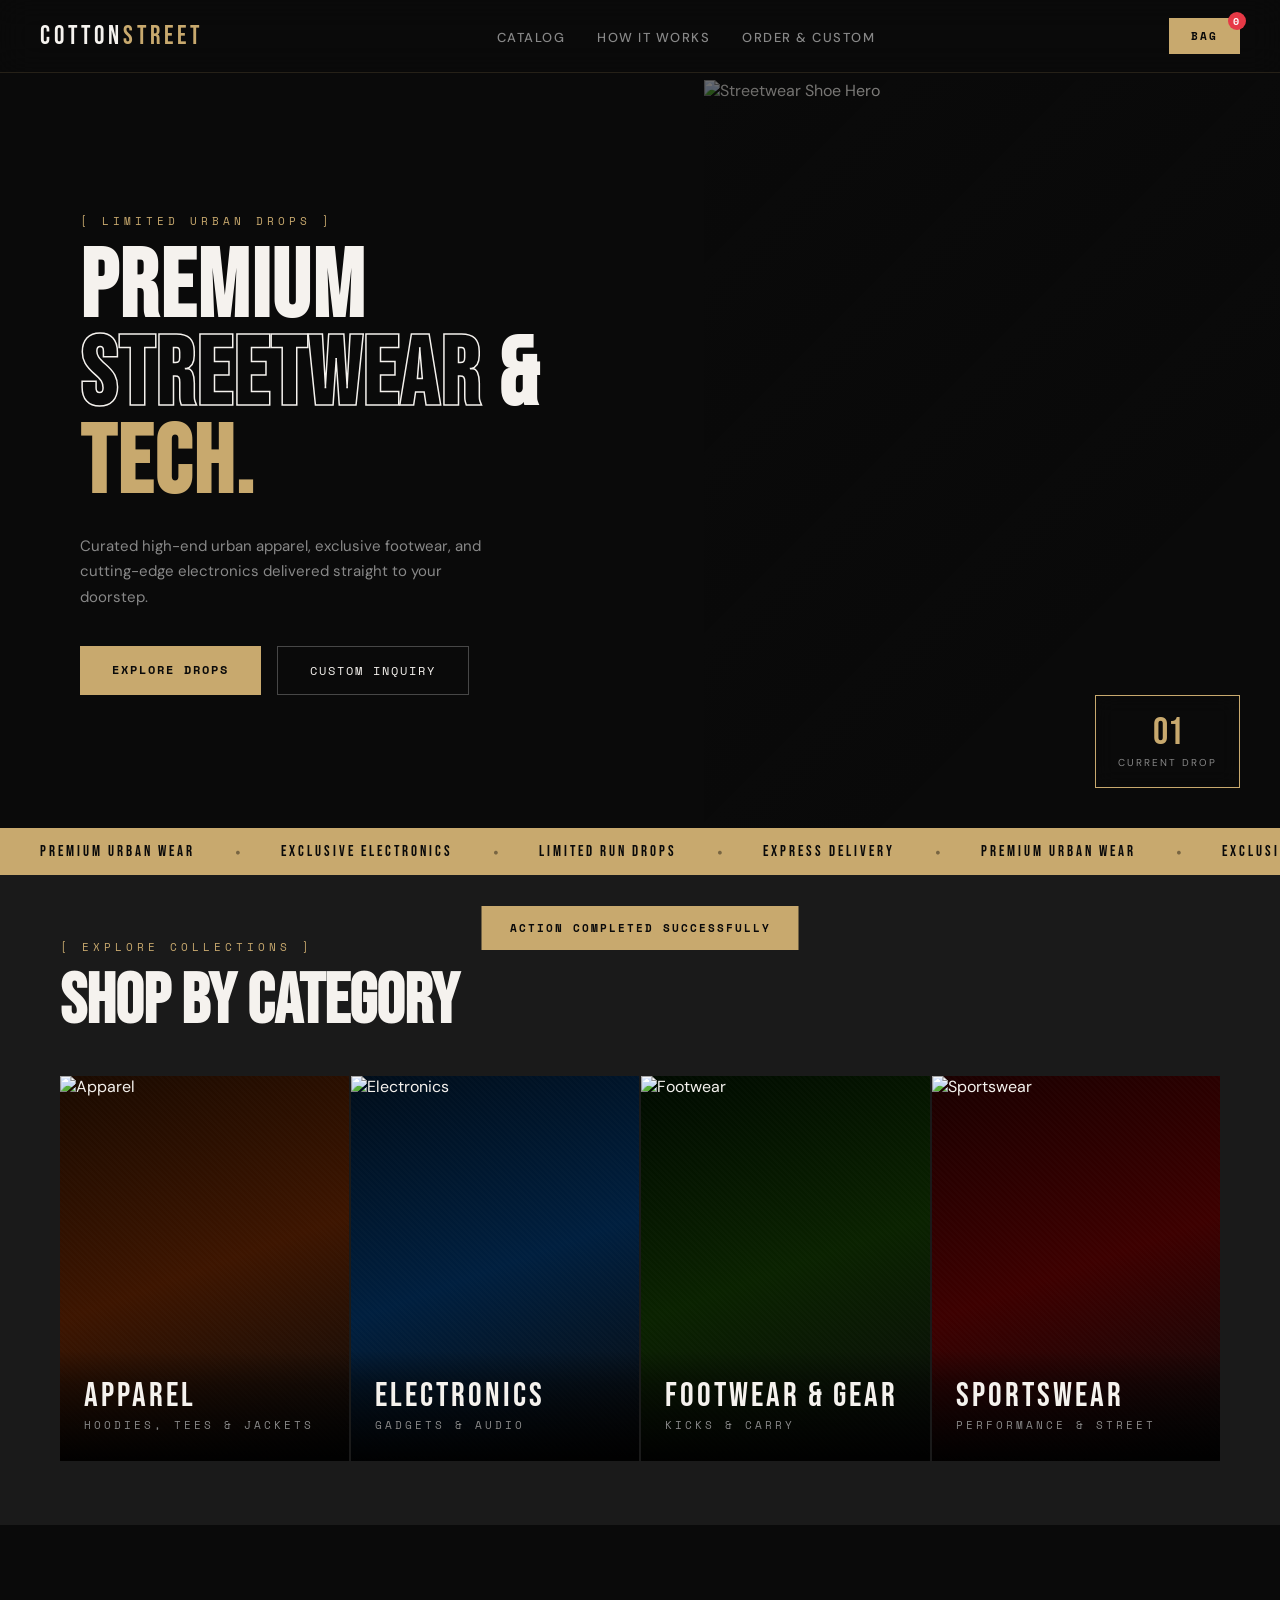
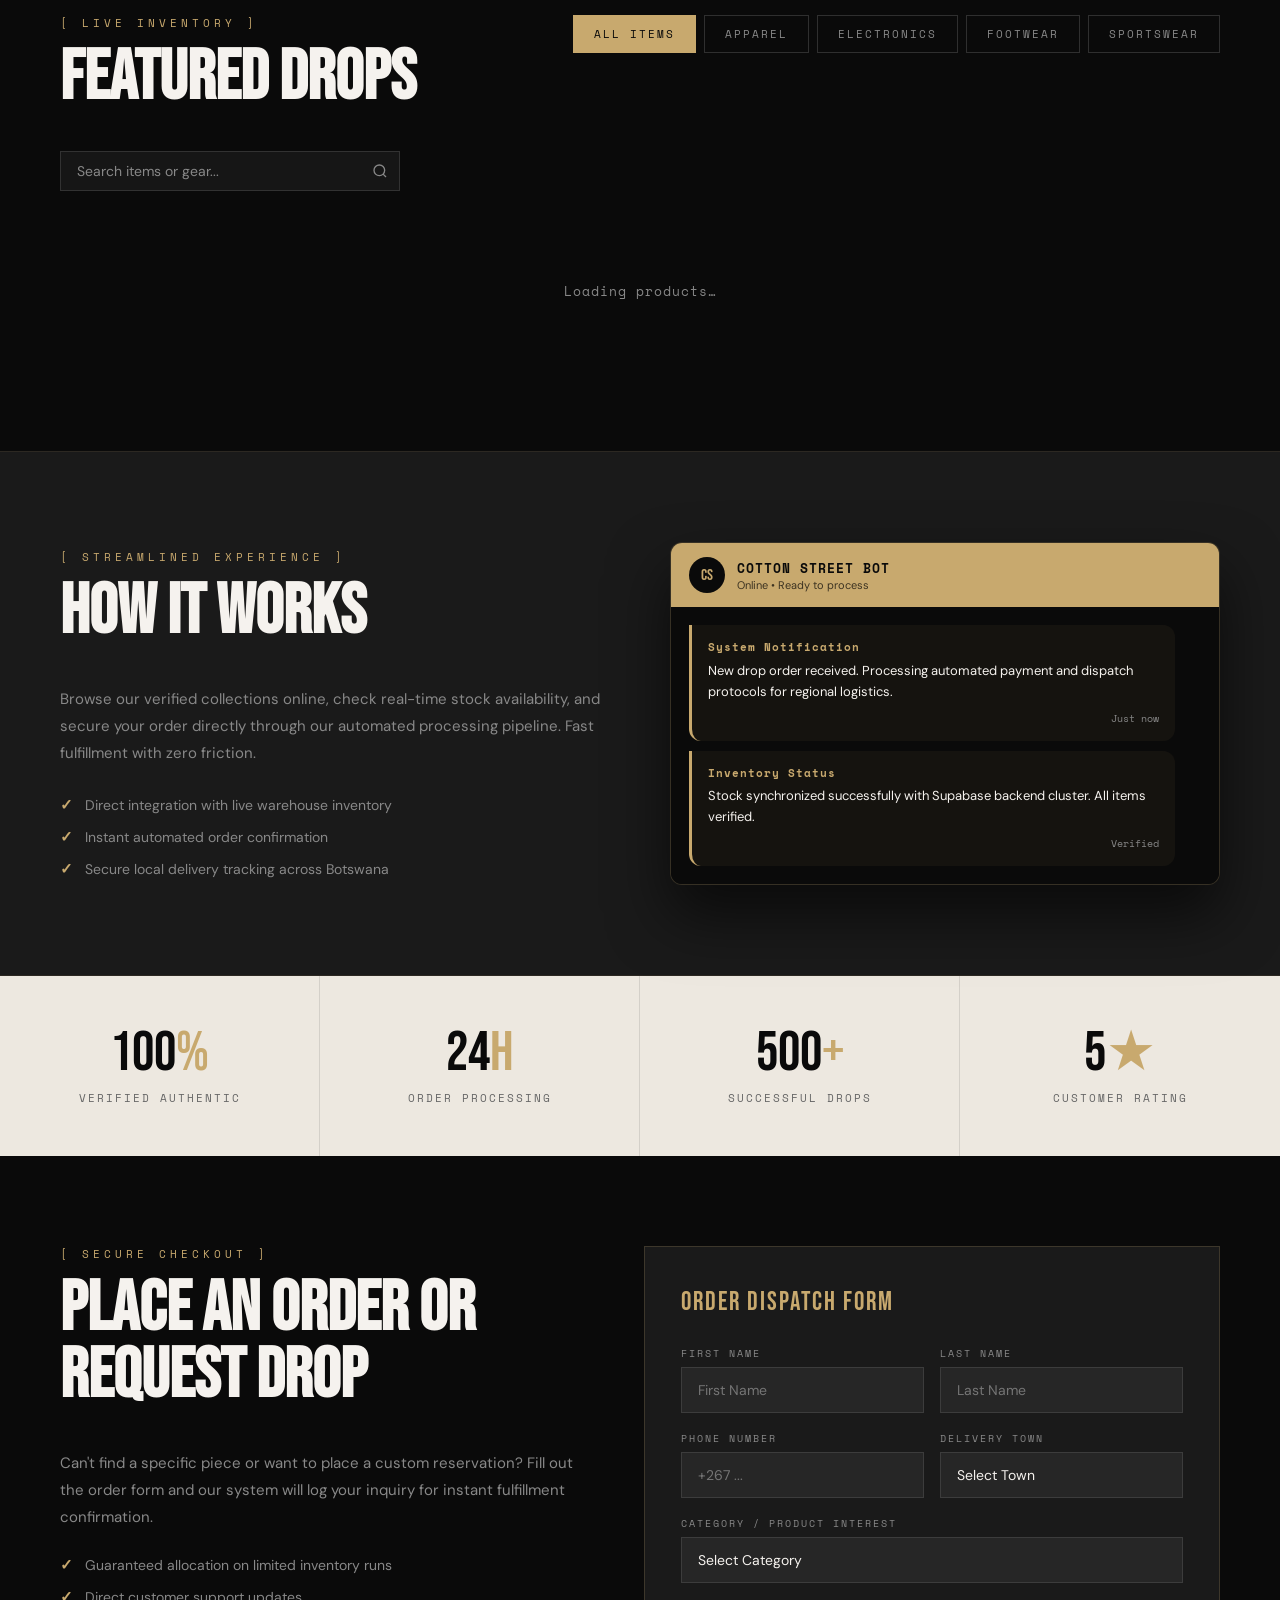
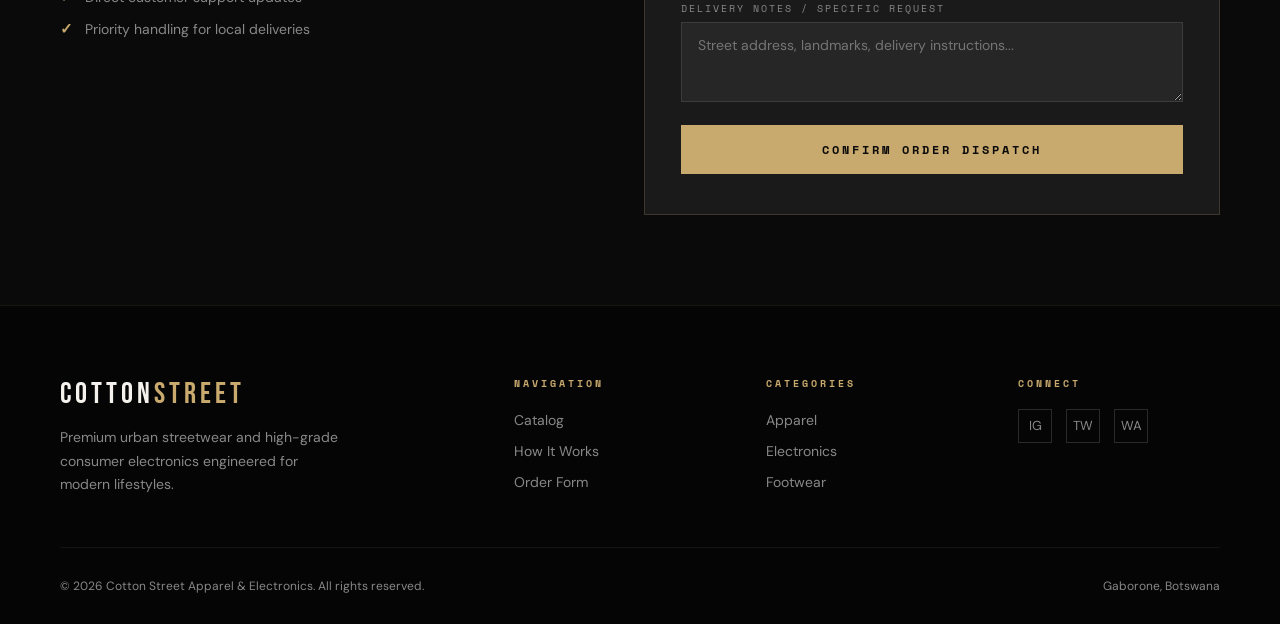
==== commit 5ba42ed1: "still cooking" ====
--- a/frontend/index.html
+++ b/frontend/index.html
@@ -3,313 +3,334 @@
 <head>
   <meta charset="UTF-8">
   <meta name="viewport" content="width=device-width, initial-scale=1.0">
-  <title>Cotton Street — Apparel & Electronics · Gaborone</title>
-  <meta name="description" content="Gaborone's go-to destination for premium streetwear, sneakers and the latest iPhones. Free delivery in Gaborone.">
-  <link rel="stylesheet" href="css/style.css?v=4">
+  <title>Cotton Street — Urban Streetwear & Electronics</title>
+  <link rel="stylesheet" href="css/style.css">
 </head>
 <body>
 
-<!-- Custom cursor (hidden on touch devices via CSS) -->
-<div class="cursor" id="cursor"></div>
-<div class="cursor-ring" id="cursorRing"></div>
-
-<!-- Bag overlay -->
-<div class="bag-overlay" id="bagOverlay"></div>
-
-<!-- ===== BAG DRAWER ===== -->
-<div class="bag-drawer" id="bagDrawer">
-  <div class="bag-header">
-    <h3>YOUR BAG</h3>
-    <button class="close-btn" onclick="toggleBag()" aria-label="Close bag">✕</button>
+  <!-- NAVIGATION -->
+  <nav>
+    <a href="#" class="nav-logo">Cotton<span>Street</span></a>
+    <ul class="nav-links">
+      <li><a href="#catalog">Catalog</a></li>
+      <li><a href="#how-it-works">How It Works</a></li>
+      <li><a href="#order">Order &amp; Custom</a></li>
+    </ul>
+    <div class="nav-right">
+      <button class="bag-btn" id="bagBtn">
+        Bag <span class="bag-count" id="bagCount">0</span>
+      </button>
+      <button class="nav-burger" id="navBurger" aria-label="Toggle Menu">
+        <span></span>
+        <span></span>
+        <span></span>
+      </button>
+    </div>
+  </nav>
+
+  <!-- MOBILE NAVIGATION OVERLAY & PANEL -->
+  <div class="mobile-nav-overlay" id="mobileNavOverlay"></div>
+  <div class="mobile-nav-panel" id="mobileNavPanel">
+    <div class="mobile-nav-header">
+      <a href="#" class="nav-logo">Cotton<span>Street</span></a>
+      <button class="close-btn" id="mobileNavClose">&times;</button>
+    </div>
+    <div class="mobile-nav-links">
+      <a href="#catalog" class="mob-link">Catalog</a>
+      <a href="#how-it-works" class="mob-link">How It Works</a>
+      <a href="#order" class="mob-link">Order &amp; Custom</a>
+    </div>
+    <div class="mobile-nav-footer">
+      <span>Gaborone, Botswana</span>
+      <a href="#order">Secure Drop</a>
+    </div>
   </div>
-  <div class="bag-items" id="bagItems">
-    <div class="bag-empty">
-      <div class="big">EMPTY</div>
-      Add items to your bag
+
+  <!-- HERO SECTION -->
+  <header class="hero">
+    <div class="hero-left">
+      <span class="hero-tag">[ LIMITED URBAN DROPS ]</span>
+      <h1 class="hero-title">
+        PREMIUM <span class="outline">STREETWEAR</span> &amp; <span class="gold">TECH.</span>
+      </h1>
+      <p class="hero-sub">
+        Curated high-end urban apparel, exclusive footwear, and cutting-edge electronics delivered straight to your doorstep.
+      </p>
+      <div class="hero-cta">
+        <a href="#catalog" class="btn-primary">Explore Drops</a>
+        <a href="#order" class="btn-outline">Custom Inquiry</a>
+      </div>
+    </div>
+    <div class="hero-right">
+      <img src="https://images.unsplash.com/photo-1552346154-21d32810aba3?w=900&q=80" alt="Streetwear Shoe Hero" class="hero-img-main">
+      <div class="hero-overlay"></div>
+      <div class="hero-badge">
+        <div class="num">01</div>
+        <div class="lbl">Current Drop</div>
+      </div>
+    </div>
+  </header>
+
+  <!-- MOVING TICKER -->
+  <div class="ticker">
+    <div class="ticker-inner">
+      <span class="ticker-item">PREMIUM URBAN WEAR</span> <span class="ticker-dot">•</span>
+      <span class="ticker-item">EXCLUSIVE ELECTRONICS</span> <span class="ticker-dot">•</span>
+      <span class="ticker-item">LIMITED RUN DROPS</span> <span class="ticker-dot">•</span>
+      <span class="ticker-item">EXPRESS DELIVERY</span> <span class="ticker-dot">•</span>
+      <span class="ticker-item">PREMIUM URBAN WEAR</span> <span class="ticker-dot">•</span>
+      <span class="ticker-item">EXCLUSIVE ELECTRONICS</span> <span class="ticker-dot">•</span>
+      <span class="ticker-item">LIMITED RUN DROPS</span> <span class="ticker-dot">•</span>
+      <span class="ticker-item">EXPRESS DELIVERY</span> <span class="ticker-dot">•</span>
     </div>
   </div>
-  <div class="bag-footer" id="bagFooter" style="display:none">
-    <div class="bag-total">
-      <span>TOTAL</span>
-      <span class="total-num" id="bagTotal">P0</span>
-    </div>
-    <button class="checkout-btn" onclick="goToCheckout()">
-      <svg width="16" height="16" viewBox="0 0 24 24" fill="currentColor" aria-hidden="true">
-        <path d="M17.472 14.382c-.297-.149-1.758-.867-2.03-.967-.273-.099-.471-.148-.67.15-.197.297-.767.966-.94 1.164-.173.199-.347.223-.644.075-.297-.15-1.255-.463-2.39-1.475-.883-.788-1.48-1.761-1.653-2.059-.173-.297-.018-.458.13-.606.134-.133.298-.347.446-.52.149-.174.198-.298.298-.497.099-.198.05-.371-.025-.52-.075-.149-.669-1.612-.916-2.207-.242-.579-.487-.5-.669-.51-.173-.008-.371-.01-.57-.01-.198 0-.52.074-.792.372-.272.297-1.04 1.016-1.04 2.479 0 1.462 1.065 2.875 1.213 3.074.149.198 2.096 3.2 5.077 4.487.709.306 1.262.489 1.694.625.712.227 1.36.195 1.871.118.571-.085 1.758-.719 2.006-1.413.248-.694.248-1.289.173-1.413-.074-.124-.272-.198-.57-.347m-5.421 7.403h-.004a9.87 9.87 0 01-5.031-1.378l-.361-.214-3.741.982.998-3.648-.235-.374a9.86 9.86 0 01-1.51-5.26c.001-5.45 4.436-9.884 9.888-9.884 2.64 0 5.122 1.03 6.988 2.898a9.825 9.825 0 012.893 6.994c-.003 5.45-4.437 9.884-9.885 9.884m8.413-18.297A11.815 11.815 0 0012.05 0C5.495 0 .16 5.335.157 11.892c0 2.096.547 4.142 1.588 5.945L.057 24l6.305-1.654a11.882 11.882 0 005.683 1.448h.005c6.554 0 11.89-5.335 11.893-11.893a11.821 11.821 0 00-3.48-8.413z"/>
-      </svg>
-      CHECKOUT VIA WHATSAPP
-    </button>
+
+  <!-- CATEGORIES SECTION (Image-backed Cards) -->
+  <section class="categories" id="categories">
+    <div class="section-label">[ EXPLORE COLLECTIONS ]</div>
+    <h2 class="section-title">SHOP BY CATEGORY</h2>
+    <div class="cat-grid" id="catGrid">
+      <div class="cat-card" data-cat="apparel">
+        <img src="https://images.unsplash.com/photo-1503342217505-b0a15ec3261c?auto=format&fit=crop&w=800&q=80" alt="Apparel" class="cat-bg-img">
+        <div class="cat-info">
+          <div class="cat-name">Apparel</div>
+          <div class="cat-count">Hoodies, Tees &amp; Jackets</div>
+        </div>
+      </div>
+      <div class="cat-card" data-cat="electronics">
+        <img src="https://images.unsplash.com/photo-1550009158-9ebf69173e03?auto=format&fit=crop&w=800&q=80" alt="Electronics" class="cat-bg-img">
+        <div class="cat-info">
+          <div class="cat-name">Electronics</div>
+          <div class="cat-count">Gadgets &amp; Audio</div>
+        </div>
+      </div>
+      <div class="cat-card" data-cat="footwear-accessories">
+        <img src="https://images.unsplash.com/photo-1549298916-b41d501d3772?auto=format&fit=crop&w=800&q=80" alt="Footwear" class="cat-bg-img">
+        <div class="cat-info">
+          <div class="cat-name">Footwear &amp; Gear</div>
+          <div class="cat-count">Kicks &amp; Carry</div>
+        </div>
+      </div>
+      <div class="cat-card" data-cat="sportswear">
+        <img src="https://images.unsplash.com/photo-1517838277536-f5f99be501cd?auto=format&fit=crop&w=800&q=80" alt="Sportswear" class="cat-bg-img">
+        <div class="cat-info">
+          <div class="cat-name">Sportswear</div>
+          <div class="cat-count">Performance &amp; Street</div>
+        </div>
+      </div>
+    </div>
+  </section>
+
+  <!-- PRODUCTS SECTION -->
+  <section class="products" id="catalog">
+    <div class="products-header">
+      <div>
+        <div class="section-label">[ LIVE INVENTORY ]</div>
+        <h2 class="section-title">FEATURED DROPS</h2>
+      </div>
+      <div class="filter-tabs" id="filterTabs">
+        <button class="tab active" data-filter="all">All Items</button>
+        <button class="tab" data-filter="apparel">Apparel</button>
+        <button class="tab" data-filter="electronics">Electronics</button>
+        <button class="tab" data-filter="footwear-accessories">Footwear</button>
+        <button class="tab" data-filter="sportswear">Sportswear</button>
+      </div>
+    </div>
+
+    <!-- Search Bar Filter -->
+    <div style="margin-bottom: 30px;">
+      <div class="search-wrap">
+        <input type="text" id="productSearch" placeholder="Search items or gear...">
+        <svg width="16" height="16" fill="none" stroke="currentColor" stroke-width="2" viewBox="0 0 24 24"><circle cx="11" cy="11" r="8"/><path d="m21 21-4.35-4.35"/></svg>
+      </div>
+    </div>
+
+    <!-- Product Grid Container -->
+    <div class="product-grid" id="productGrid">
+      <div class="loading-state">Loading inventory feeds...</div>
+    </div>
+  </section>
+
+  <!-- HOW IT WORKS SECTION -->
+  <section class="wa-section" id="how-it-works">
+    <div>
+      <div class="section-label">[ STREAMLINED EXPERIENCE ]</div>
+      <h2 class="section-title">HOW IT WORKS</h2>
+      <p>
+        Browse our verified collections online, check real-time stock availability, and secure your order directly through our automated processing pipeline. Fast fulfillment with zero friction.
+      </p>
+      <ul class="benefit-list">
+        <li>Direct integration with live warehouse inventory</li>
+        <li>Instant automated order confirmation</li>
+        <li>Secure local delivery tracking across Botswana</li>
+      </ul>
+    </div>
+    <div>
+      <div class="wa-mockup">
+        <div class="wa-header">
+          <div class="wa-avatar">CS</div>
+          <div>
+            <div class="wa-title">Cotton Street Bot</div>
+            <div class="wa-status">Online &bull; Ready to process</div>
+          </div>
+        </div>
+        <div class="wa-body">
+          <div class="wa-msg">
+            <strong>System Notification</strong>
+            New drop order received. Processing automated payment and dispatch protocols for regional logistics.
+            <div class="wa-time">Just now</div>
+          </div>
+          <div class="wa-msg">
+            <strong>Inventory Status</strong>
+            Stock synchronized successfully with Supabase backend cluster. All items verified.
+            <div class="wa-time">Verified</div>
+          </div>
+        </div>
+      </div>
+    </div>
+  </section>
+
+  <!-- STATS COUNTER -->
+  <div class="stats-row">
+    <div class="stat-item">
+      <div class="stat-num">100<span class="stat-unit">%</span></div>
+      <div class="stat-label">Verified Authentic</div>
+    </div>
+    <div class="stat-item">
+      <div class="stat-num">24<span class="stat-unit">h</span></div>
+      <div class="stat-label">Order Processing</div>
+    </div>
+    <div class="stat-item">
+      <div class="stat-num">500<span class="stat-unit">+</span></div>
+      <div class="stat-label">Successful Drops</div>
+    </div>
+    <div class="stat-item">
+      <div class="stat-num">5<span class="stat-unit">★</span></div>
+      <div class="stat-label">Customer Rating</div>
+    </div>
   </div>
-</div>
-
-<!-- ===== NAV ===== -->
-<nav>
-  <a href="#" class="nav-logo">Cotton<span>Street</span></a>
-  <ul class="nav-links">
-    <li><a href="#shop">Shop</a></li>
-    <li><a href="#drops">Drops</a></li>
-    <li><a href="#order">Order</a></li>
-  </ul>
-  <div class="nav-right">
-    <button class="bag-btn" onclick="toggleBag()" aria-label="Open bag">
-      BAG
-      <span class="bag-count" id="bagCount">0</span>
-    </button>
-    <button class="nav-burger" id="navBurger" aria-label="Open menu" aria-expanded="false">
-      <span></span><span></span><span></span>
-    </button>
+
+  <!-- ORDER / CUSTOM REQUEST SECTION -->
+  <section class="order-section" id="order">
+    <div class="order-info">
+      <div class="section-label">[ SECURE CHECKOUT ]</div>
+      <h2 class="section-title">PLACE AN ORDER OR REQUEST DROP</h2>
+      <p>
+        Can't find a specific piece or want to place a custom reservation? Fill out the order form and our system will log your inquiry for instant fulfillment confirmation.
+      </p>
+      <ul class="benefit-list">
+        <li>Guaranteed allocation on limited inventory runs</li>
+        <li>Direct customer support updates</li>
+        <li>Priority handling for local deliveries</li>
+      </ul>
+    </div>
+    <div class="order-form">
+      <div class="form-title">Order Dispatch Form</div>
+      <form id="orderForm" onsubmit="event.preventDefault();">
+        <div class="form-row">
+          <div class="form-group">
+            <label for="fname">First Name</label>
+            <input type="text" id="fname" required placeholder="First Name">
+          </div>
+          <div class="form-group">
+            <label for="lname">Last Name</label>
+            <input type="text" id="lname" required placeholder="Last Name">
+          </div>
+        </div>
+        <div class="form-row">
+          <div class="form-group">
+            <label for="phone">Phone Number</label>
+            <input type="tel" id="phone" required placeholder="+267 ...">
+          </div>
+          <div class="form-group">
+            <label for="town">Delivery Town</label>
+            <select id="town" required>
+              <option value="" disabled selected>Select Town</option>
+              <option value="Gaborone">Gaborone</option>
+              <option value="Francistown">Francistown</option>
+              <option value="Maun">Maun</option>
+              <option value="Palapye">Palapye</option>
+              <option value="Other">Other Botswana Region</option>
+            </select>
+          </div>
+        </div>
+        <div class="form-group">
+          <label for="productInterest">Category / Product Interest</label>
+          <select id="productInterest">
+            <option value="">Select Category</option>
+          </select>
+        </div>
+        <div class="form-group">
+          <label for="notes">Delivery Notes / Specific Request</label>
+          <textarea id="notes" placeholder="Street address, landmarks, delivery instructions..."></textarea>
+        </div>
+        <button type="button" class="submit-btn" id="submitBtn">
+          Confirm Order Dispatch
+        </button>
+      </form>
+    </div>
+  </section>
+
+  <!-- CART/BAG DRAWER -->
+  <div class="bag-overlay" id="bagOverlay"></div>
+  <div class="bag-drawer" id="bagDrawer">
+    <div class="bag-header">
+      <h3>Your Bag</h3>
+      <button class="close-btn" onclick="toggleBag()">&times;</button>
+    </div>
+    <div class="bag-items" id="bagItems">
+      <div class="bag-empty">
+        <div class="big">EMPTY</div>
+        Add items to your bag
+      </div>
+    </div>
+    <div class="bag-footer" id="bagFooter" style="display: none;">
+      <!-- Populated via main.js -->
+    </div>
   </div>
-</nav>
-
-<!-- Mobile nav panel (shown via hamburger on small screens) -->
-<div class="mobile-nav-overlay" id="mobileNavOverlay"></div>
-<div class="mobile-nav-panel" id="mobileNavPanel">
-  <a href="#shop">Shop</a>
-  <a href="#drops">Drops</a>
-  <a href="#order">Order</a>
-</div>
-
-<!-- ===== HERO ===== -->
-<section class="hero" style="padding:0">
-  <div class="hero-left">
-    <div class="hero-tag">Gaborone's Finest</div>
-    <h1 class="hero-title">
-      COTTON<br>
-      <span class="outline">STREET</span><br>
-      <span class="gold">DROP.</span>
-    </h1>
-    <p class="hero-sub">Premium streetwear, sneakers and the latest iPhones — delivered straight to your door. No DMs, no waiting. Just click and cop.</p>
-    <div class="hero-cta">
-      <a href="#shop" class="btn-primary">Shop Now</a>
-      <a href="#drops" class="btn-outline">Explore Drops</a>
-    </div>
-  </div>
-  <div class="hero-right">
-    <img class="hero-img-main" src="https://images.unsplash.com/photo-1552346154-21d32810aba3?w=900&q=80" alt="Streetwear hero">
-    <div class="hero-overlay"></div>
-    <div class="hero-badge">
-      <div class="num" id="heroProductCount">—</div>
-      <div class="lbl">Products In Stock</div>
-    </div>
-  </div>
-</section>
-
-<!-- ===== TICKER ===== -->
-<div class="ticker" aria-hidden="true">
-  <div class="ticker-inner">
-    <span class="ticker-item">STREETWEAR <span class="ticker-dot">●</span></span>
-    <span class="ticker-item">SNEAKERS <span class="ticker-dot">●</span></span>
-    <span class="ticker-item">JERSEYS <span class="ticker-dot">●</span></span>
-    <span class="ticker-item">iPHONES <span class="ticker-dot">●</span></span>
-    <span class="ticker-item">FREE DELIVERY GABORONE <span class="ticker-dot">●</span></span>
-    <span class="ticker-item">COTTON STREET <span class="ticker-dot">●</span></span>
-    <span class="ticker-item">STREETWEAR <span class="ticker-dot">●</span></span>
-    <span class="ticker-item">SNEAKERS <span class="ticker-dot">●</span></span>
-    <span class="ticker-item">JERSEYS <span class="ticker-dot">●</span></span>
-    <span class="ticker-item">iPHONES <span class="ticker-dot">●</span></span>
-    <span class="ticker-item">FREE DELIVERY GABORONE <span class="ticker-dot">●</span></span>
-    <span class="ticker-item">COTTON STREET <span class="ticker-dot">●</span></span>
-  </div>
-</div>
-
-<!-- ===== CATEGORIES ===== -->
-<div class="categories" id="shop">
-  <p class="section-label">Browse By Category</p>
-  <div class="cat-grid" id="catGrid">
-    <div class="loading-state">Loading categories…</div>
-  </div>
-</div>
-
-<!-- ===== PRODUCTS ===== -->
-<section class="products" id="drops">
-  <div class="products-header">
-    <div>
-      <p class="section-label">New Arrivals</p>
-      <h2 class="section-title">FRESH<br>DROPS</h2>
-    </div>
-    <div>
-      <div class="search-wrap" style="margin-bottom:16px">
-        <input type="search" id="productSearch" placeholder="Search products…" aria-label="Search products">
-        <svg width="16" height="16" viewBox="0 0 24 24" fill="none" stroke="currentColor" stroke-width="2" aria-hidden="true">
-          <circle cx="11" cy="11" r="8"/><path d="m21 21-4.35-4.35"/>
-        </svg>
-      </div>
-      <div class="filter-tabs" id="filterTabs">
-        <button class="tab active" data-cat="all">All</button>
-      </div>
-    </div>
-  </div>
-  <div class="product-grid" id="productGrid">
-    <div class="loading-state">Loading products…</div>
-  </div>
-</section>
-
-<!-- ===== HOW IT WORKS (Catalog Flow) ===== -->
-<div class="wa-section">
-  <div>
-    <p class="section-label">How It Works</p>
-    <h2 class="section-title">ORDER IN<br>60 SECONDS</h2>
-    <p>No more back-and-forth in DMs. Add items to your bag, fill in your details, and a fully formatted order is sent straight to our system — ready to confirm and dispatch.</p>
-    <ul class="benefit-list">
-      <li>Browse & add items to your bag</li>
-      <li>Enter your name, phone & delivery town</li>
-      <li>Hit order — receive a streamlined digital invoice</li>
-      <li>We confirm and arrange delivery</li>
-    </ul>
-  </div>
-  <div class="wa-mockup" aria-hidden="true">
-    <div class="wa-header">
-      <div class="wa-avatar">CS</div>
-      <div>
-        <div class="wa-title">Cotton Street Orders</div>
-        <div class="wa-status">Online</div>
-      </div>
-    </div>
-    <div class="wa-body">
-      <div class="wa-msg">
-        <strong>🛒 NEW CATALOG ORDER</strong>
-        1× iPhone 15 Pro (Black, 256GB)<br>
-        1× CS Heavyweight Hoodie (L)<br>
-        1× Air Jordan 1 Retro (Size 10)<br><br>
-        <strong>📦 DELIVERY</strong>
-        Thabo Molefe · +267 71 234 567<br>
-        Gaborone — Block 8<br><br>
-        <strong>💰 TOTAL: P18,650</strong>
-        <div class="wa-time">Just now ✓✓</div>
-      </div>
-    </div>
-  </div>
-</div>
-
-<!-- ===== STATS ===== -->
-<div class="stats-row">
-  <div class="stat-item">
-    <div class="stat-num">4<span class="stat-unit">K+</span></div>
-    <div class="stat-label">Instagram Followers</div>
-  </div>
-  <div class="stat-item">
-    <div class="stat-num" id="statProductCount">—</div>
-    <div class="stat-label">Products Available</div>
-  </div>
-  <div class="stat-item">
-    <div class="stat-num">24<span class="stat-unit">hr</span></div>
-    <div class="stat-label">Gaborone Delivery</div>
-  </div>
-  <div class="stat-item">
-    <div class="stat-num">100<span class="stat-unit">%</span></div>
-    <div class="stat-label">Authentic Products</div>
-  </div>
-</div>
-
-<!-- ===== ORDER FORM ===== -->
-<div class="order-section" id="order">
-  <div class="order-info">
-    <p class="section-label">Place Your Order</p>
-    <h2 class="section-title">LET'S<br>GET IT<br>DONE.</h2>
-    <p>Fill in your details and your order goes directly through our automated catalog flow. Simple, fast, no confusion.</p>
-    <ul class="benefit-list">
-      <li>Instant order confirmation</li>
-      <li>Delivery across Botswana</li>
-      <li>100% authentic products</li>
-      <li>Cash on delivery — no card needed</li>
-    </ul>
-  </div>
-  <div class="order-form">
-    <div class="form-title">QUICK ORDER FORM</div>
-    <div class="form-row">
-      <div class="form-group">
-        <label for="fname">First Name</label>
-        <input type="text" id="fname" placeholder="Thabo" autocomplete="given-name">
-      </div>
-      <div class="form-group">
-        <label for="lname">Last Name</label>
-        <input type="text" id="lname" placeholder="Molefe" autocomplete="family-name">
-      </div>
-    </div>
-    <div class="form-group">
-      <label for="phone">Phone Number</label>
-      <input type="tel" id="phone" placeholder="+267 71 234 567" autocomplete="tel">
-    </div>
-    <div class="form-row">
-      <div class="form-group">
-        <label for="town">Town / City</label>
-        <select id="town">
-          <option value="">Select Town</option>
-          <option>Gaborone</option>
-          <option>Francistown</option>
-          <option>Maun</option>
-          <option>Serowe</option>
-          <option>Kanye</option>
-          <option>Molepolole</option>
-          <option>Palapye</option>
-          <option>Lobatse</option>
-          <option>Other</option>
-        </select>
-      </div>
-      <div class="form-group">
-        <label for="productInterest">Product Interest</label>
-      <select id="productInterest">
-         <option value="">Loading categories...</option>
-      </select>
-      </div>
-    </div>
-    <div class="form-group">
-      <label for="notes">Order Notes (optional)</label>
-      <textarea id="notes" placeholder="e.g. iPhone 15 Pro 256GB Black, Size L Hoodie…"></textarea>
-    </div>
-    <button class="submit-btn" id="submitBtn">
-      <svg width="16" height="16" viewBox="0 0 24 24" fill="currentColor" aria-hidden="true">
-        <path d="M17.472 14.382c-.297-.149-1.758-.867-2.03-.967-.273-.099-.471-.148-.67.15-.197.297-.767.966-.94 1.164-.173.199-.347.223-.644.075-.297-.15-1.255-.463-2.39-1.475-.883-.788-1.48-1.761-1.653-2.059-.173-.297-.018-.458.13-.606.134-.133.298-.347.446-.52.149-.174.198-.298.298-.497.099-.198.05-.371-.025-.52-.075-.149-.669-1.612-.916-2.207-.242-.579-.487-.5-.669-.51-.173-.008-.371-.01-.57-.01-.198 0-.52.074-.792.372-.272.297-1.04 1.016-1.04 2.479 0 1.462 1.065 2.875 1.213 3.074.149.198 2.096 3.2 5.077 4.487.709.306 1.262.489 1.694.625.712.227 1.36.195 1.871.118.571-.085 1.758-.719 2.006-1.413.248-.694.248-1.289.173-1.413-.074-.124-.272-.198-.57-.347m-5.421 7.403h-.004a9.87 9.87 0 01-5.031-1.378l-.361-.214-3.741.982.998-3.648-.235-.374a9.86 9.86 0 01-1.51-5.26c.001-5.45 4.436-9.884 9.888-9.884 2.64 0 5.122 1.03 6.988 2.898a9.825 9.825 0 012.893 6.994c-.003 5.45-4.437 9.884-9.885 9.884m8.413-18.297A11.815 11.815 0 0012.05 0C5.495 0 .16 5.335.157 11.892c0 2.096.547 4.142 1.588 5.945L.057 24l6.305-1.654a11.882 11.882 0 005.683 1.448h.005c6.554 0 11.89-5.335 11.893-11.893a11.821 11.821 0 00-3.48-8.413z"/>
-      </svg>
-      SUBMIT ORDER
-    </button>
-  </div>
-</div>
-
-<!-- ===== FOOTER ===== -->
-<footer>
-  <div class="footer-top">
-    <div class="footer-brand">
-      <a href="#" class="nav-logo">Cotton<span>Street</span></a>
-      <p>Gaborone's go-to destination for premium streetwear, sneakers and the latest iPhones. Real products. Real people. Real fast delivery.</p>
-    </div>
-    <div class="footer-col">
-      <h4>Shop</h4>
-      <ul id="footerShopLinks">
-        <li><a href="#shop">All Categories</a></li>
-      </ul>
-    </div>
-    <div class="footer-col">
-      <h4>Info</h4>
-      <ul>
-        <li><a href="#order">Delivery Info</a></li>
-        <li><a href="#order">Returns Policy</a></li>
-        <li><a href="#order">FAQ</a></li>
-      </ul>
-    </div>
-    <div class="footer-col">
-      <h4>Contact</h4>
-      <ul>
-        <li><a href="#order">Get in Touch</a></li>
-        <li><a href="https://instagram.com/_cottonstreet_apparel" target="_blank" rel="noopener">@_cottonstreet_apparel</a></li>
-        <li><a href="#">Gaborone, BW</a></li>
-      </ul>
-    </div>
-  </div>
-  <div class="footer-bottom">
-    <span>© 2026 Cotton Street. All rights reserved.</span>
-    <div class="social-links">
-      <a href="https://instagram.com/_cottonstreet_apparel" target="_blank" rel="noopener" aria-label="Instagram">IG</a>
-      <a href="#order" aria-label="Contact">CS</a>
-    </div>
-  </div>
-</footer>
-
-<!-- Toast notification -->
-<div class="toast" id="toast" role="status" aria-live="polite"></div>
-
-<!-- ===== SCRIPTS (ES modules) ===== -->
-<script type="module" src="js/main.js"></script>
-
+
+  <!-- FOOTER -->
+  <footer>
+    <div class="footer-top">
+      <div class="footer-brand">
+        <a href="#" class="nav-logo">Cotton<span>Street</span></a>
+        <p>Premium urban streetwear and high-grade consumer electronics engineered for modern lifestyles.</p>
+      </div>
+      <div class="footer-col">
+        <h4>Navigation</h4>
+        <ul>
+          <li><a href="#catalog">Catalog</a></li>
+          <li><a href="#how-it-works">How It Works</a></li>
+          <li><a href="#order">Order Form</a></li>
+        </ul>
+      </div>
+      <div class="footer-col">
+        <h4>Categories</h4>
+        <ul>
+          <li><a href="#catalog">Apparel</a></li>
+          <li><a href="#catalog">Electronics</a></li>
+          <li><a href="#catalog">Footwear</a></li>
+        </ul>
+      </div>
+      <div class="footer-col">
+        <h4>Connect</h4>
+        <div class="social-links" style="margin-top: 10px;">
+          <a href="#" aria-label="Instagram">IG</a>
+          <a href="#" aria-label="Twitter">TW</a>
+          <a href="#" aria-label="WhatsApp">WA</a>
+        </div>
+      </div>
+    </div>
+    <div class="footer-bottom">
+      <div>&copy; 2026 Cotton Street Apparel &amp; Electronics. All rights reserved.</div>
+      <div>Gaborone, Botswana</div>
+    </div>
+  </footer>
+
+  <!-- TOAST NOTIFICATION -->
+  <div class="toast" id="toast">Action completed successfully</div>
+
+  <!-- JS SCRIPT MODULE -->
+  <script type="module" src="js/main.js"></script>
 </body>
 </html>
--- a/frontend/css/style.css
+++ b/frontend/css/style.css
@@ -384,23 +384,23 @@
   color: var(--light); font-family: 'Space Mono', monospace; font-size: 13px; letter-spacing: 1px;
 }
 
-/* ===== WHATSAPP SECTION ===== */
+/* ===== HOW IT WORKS / CATALOG FLOW (Updated Section) ===== */
 .wa-section {
-  background: #0a2010; display: grid; grid-template-columns: 1fr 1fr;
+  background: var(--grey); display: grid; grid-template-columns: 1fr 1fr;
   gap: 60px; align-items: center; padding: 90px 60px;
   border-top: 1px solid rgba(200,169,110,0.1); border-bottom: 1px solid rgba(200,169,110,0.1);
   width: 100%;
 }
 .wa-section p { color: var(--light); font-size: 15px; line-height: 1.8; margin-bottom: 28px; }
-.wa-mockup { background: #111; border-radius: 12px; overflow: hidden; box-shadow: 0 30px 60px rgba(0,0,0,0.6); width: 100%; }
-.wa-header { background: #128C7E; padding: 14px 18px; display: flex; align-items: center; gap: 12px; }
-.wa-avatar { width: 36px; height: 36px; border-radius: 50%; background: #25D366; display: flex; align-items: center; justify-content: center; font-family: 'Bebas Neue', cursive; font-size: 16px; color: white; flex-shrink: 0; }
-.wa-title { font-weight: 600; font-size: 13px; }
-.wa-status { font-size: 11px; color: rgba(255,255,255,0.7); }
-.wa-body { background: #0d1117; padding: 18px; min-height: 200px; display: flex; flex-direction: column; gap: 10px; }
-.wa-msg { background: #1e3a2b; border-radius: 0 12px 12px 12px; padding: 12px 16px; max-width: 90%; font-size: 13px; line-height: 1.6; color: #e0ffe8; border-left: 3px solid #25D366; }
-.wa-msg strong { color: #25D366; display: block; margin-bottom: 4px; font-size: 11px; letter-spacing: 1px; }
-.wa-time { font-size: 10px; color: var(--light); text-align: right; margin-top: 4px; }
+.wa-mockup { background: #111; border: 1px solid rgba(200,169,110,0.2); border-radius: 12px; overflow: hidden; box-shadow: 0 30px 60px rgba(0,0,0,0.6); width: 100%; }
+.wa-header { background: var(--accent); color: var(--black); padding: 14px 18px; display: flex; align-items: center; gap: 12px; }
+.wa-avatar { width: 36px; height: 36px; border-radius: 50%; background: var(--black); display: flex; align-items: center; justify-content: center; font-family: 'Bebas Neue', cursive; font-size: 16px; color: var(--accent); flex-shrink: 0; }
+.wa-title { font-weight: 700; font-size: 13px; letter-spacing: 1px; font-family: 'Space Mono', monospace; text-transform: uppercase; }
+.wa-status { font-size: 11px; color: rgba(0,0,0,0.7); }
+.wa-body { background: #0a0a0a; padding: 18px; min-height: 200px; display: flex; flex-direction: column; gap: 10px; }
+.wa-msg { background: rgba(200,169,110,0.06); border-radius: 0 12px 12px 12px; padding: 14px 16px; max-width: 95%; font-size: 13px; line-height: 1.6; color: var(--white); border-left: 3px solid var(--accent); }
+.wa-msg strong { color: var(--accent); display: block; margin-bottom: 4px; font-size: 11px; letter-spacing: 1px; font-family: 'Space Mono', monospace; }
+.wa-time { font-size: 10px; color: var(--light); text-align: right; margin-top: 8px; font-family: 'Space Mono', monospace; }
 
 /* ===== STATS ===== */
 .stats-row { background: var(--cream); display: grid; grid-template-columns: repeat(4, 1fr); width: 100%; }
@@ -412,15 +412,15 @@
 
 /* ===== ORDER FORM ===== */
 .order-section {
-  background: var(--grey); display: grid; grid-template-columns: 1fr 1.1fr;
+  background: var(--black); display: grid; grid-template-columns: 1fr 1.1fr;
   gap: 60px; align-items: start; padding: 90px 60px;
   width: 100%;
 }
 .order-info p { color: var(--light); line-height: 1.8; margin-bottom: 24px; font-size: 15px; }
 .benefit-list { list-style: none; display: flex; flex-direction: column; gap: 12px; }
 .benefit-list li { display: flex; align-items: center; gap: 12px; font-size: 14px; color: var(--light); }
-.benefit-list li::before { content: '✓'; color: #25D366; font-weight: 700; font-size: 15px; flex-shrink: 0; }
-.order-form { background: rgba(255,255,255,0.03); border: 1px solid rgba(200,169,110,0.2); padding: 40px 36px; width: 100%; }
+.benefit-list li::before { content: '✓'; color: var(--accent); font-weight: 700; font-size: 15px; flex-shrink: 0; }
+.order-form { background: var(--grey); border: 1px solid rgba(200,169,110,0.2); padding: 40px 36px; width: 100%; }
 .form-title { font-family: 'Bebas Neue', cursive; font-size: 26px; letter-spacing: 2px; margin-bottom: 28px; color: var(--accent); }
 .form-group { margin-bottom: 18px; width: 100%; }
 .form-group label { display: block; font-size: 10px; letter-spacing: 2px; text-transform: uppercase; color: var(--light); font-family: 'Space Mono', monospace; margin-bottom: 6px; }
@@ -434,13 +434,13 @@
 .form-group textarea { min-height: 80px; resize: vertical; }
 .form-row { display: grid; grid-template-columns: 1fr 1fr; gap: 16px; width: 100%; }
 .submit-btn {
-  width: 100%; background: #25D366; color: white; border: none; padding: 16px;
+  width: 100%; background: var(--accent); color: var(--black); border: none; padding: 16px;
   font-family: 'Space Mono', monospace; font-size: 12px; letter-spacing: 3px;
   text-transform: uppercase; font-weight: 700; cursor: pointer;
   transition: background 0.2s, transform 0.2s; margin-top: 6px;
   display: flex; align-items: center; justify-content: center; gap: 10px;
 }
-.submit-btn:hover { background: #128C7E; transform: translateY(-1px); }
+.submit-btn:hover { background: var(--white); transform: translateY(-1px); }
 .submit-btn:disabled { opacity: 0.6; cursor: not-allowed; }
 
 /* ===== BAG DRAWER ===== */
@@ -462,12 +462,12 @@
 .bag-total { display: flex; justify-content: space-between; font-family: 'Space Mono', monospace; font-size: 14px; margin-bottom: 16px; }
 .bag-total .total-num { color: var(--accent); font-size: 18px; }
 .checkout-btn {
-  width: 100%; background: #25D366; color: white; border: none; padding: 16px;
+  width: 100%; background: var(--accent); color: var(--black); border: none; padding: 16px;
   font-family: 'Space Mono', monospace; font-size: 11px; letter-spacing: 3px;
   text-transform: uppercase; font-weight: 700; cursor: pointer;
   transition: background 0.2s; display: flex; align-items: center; justify-content: center; gap: 8px;
 }
-.checkout-btn:hover { background: #128C7E; }
+.checkout-btn:hover { background: var(--white); }
 
 /* ===== FOOTER ===== */
 footer { background: #050505; padding: 70px 60px 30px; border-top: 1px solid rgba(200,169,110,0.1); width: 100%; }
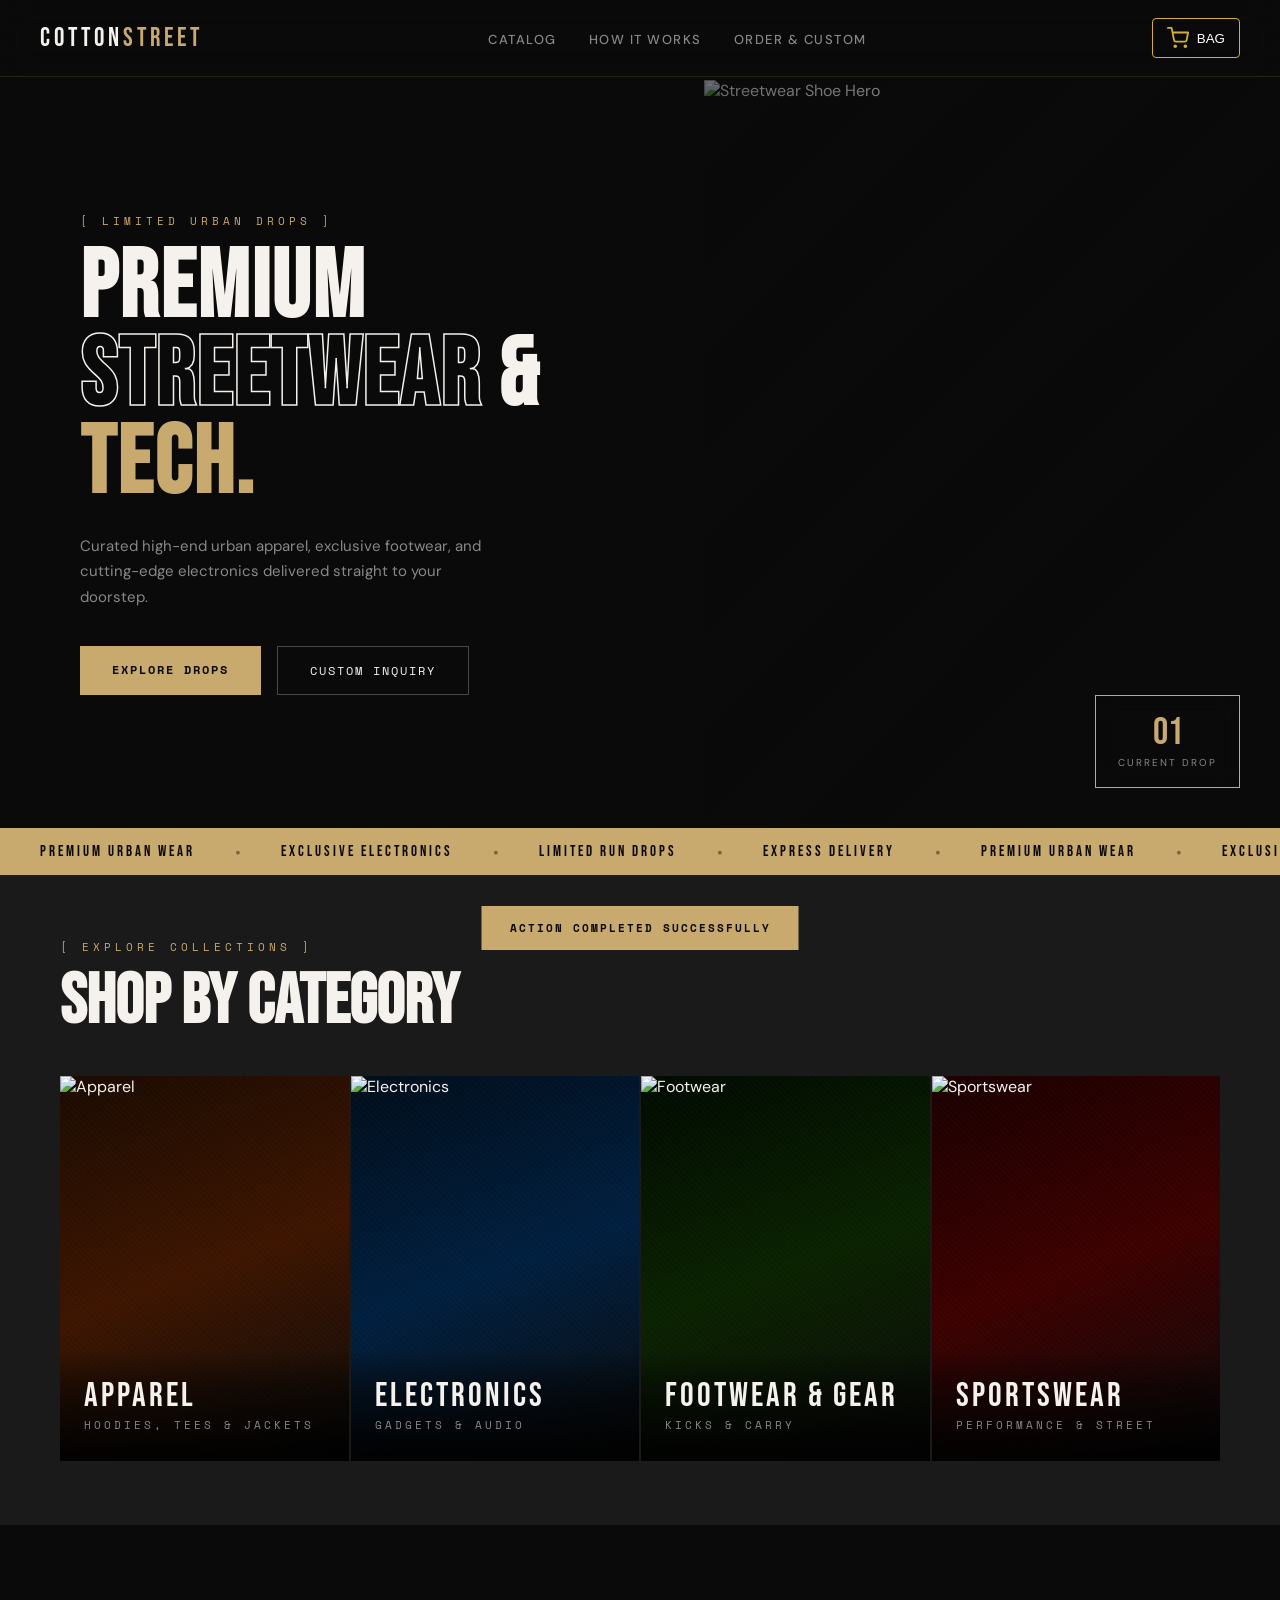
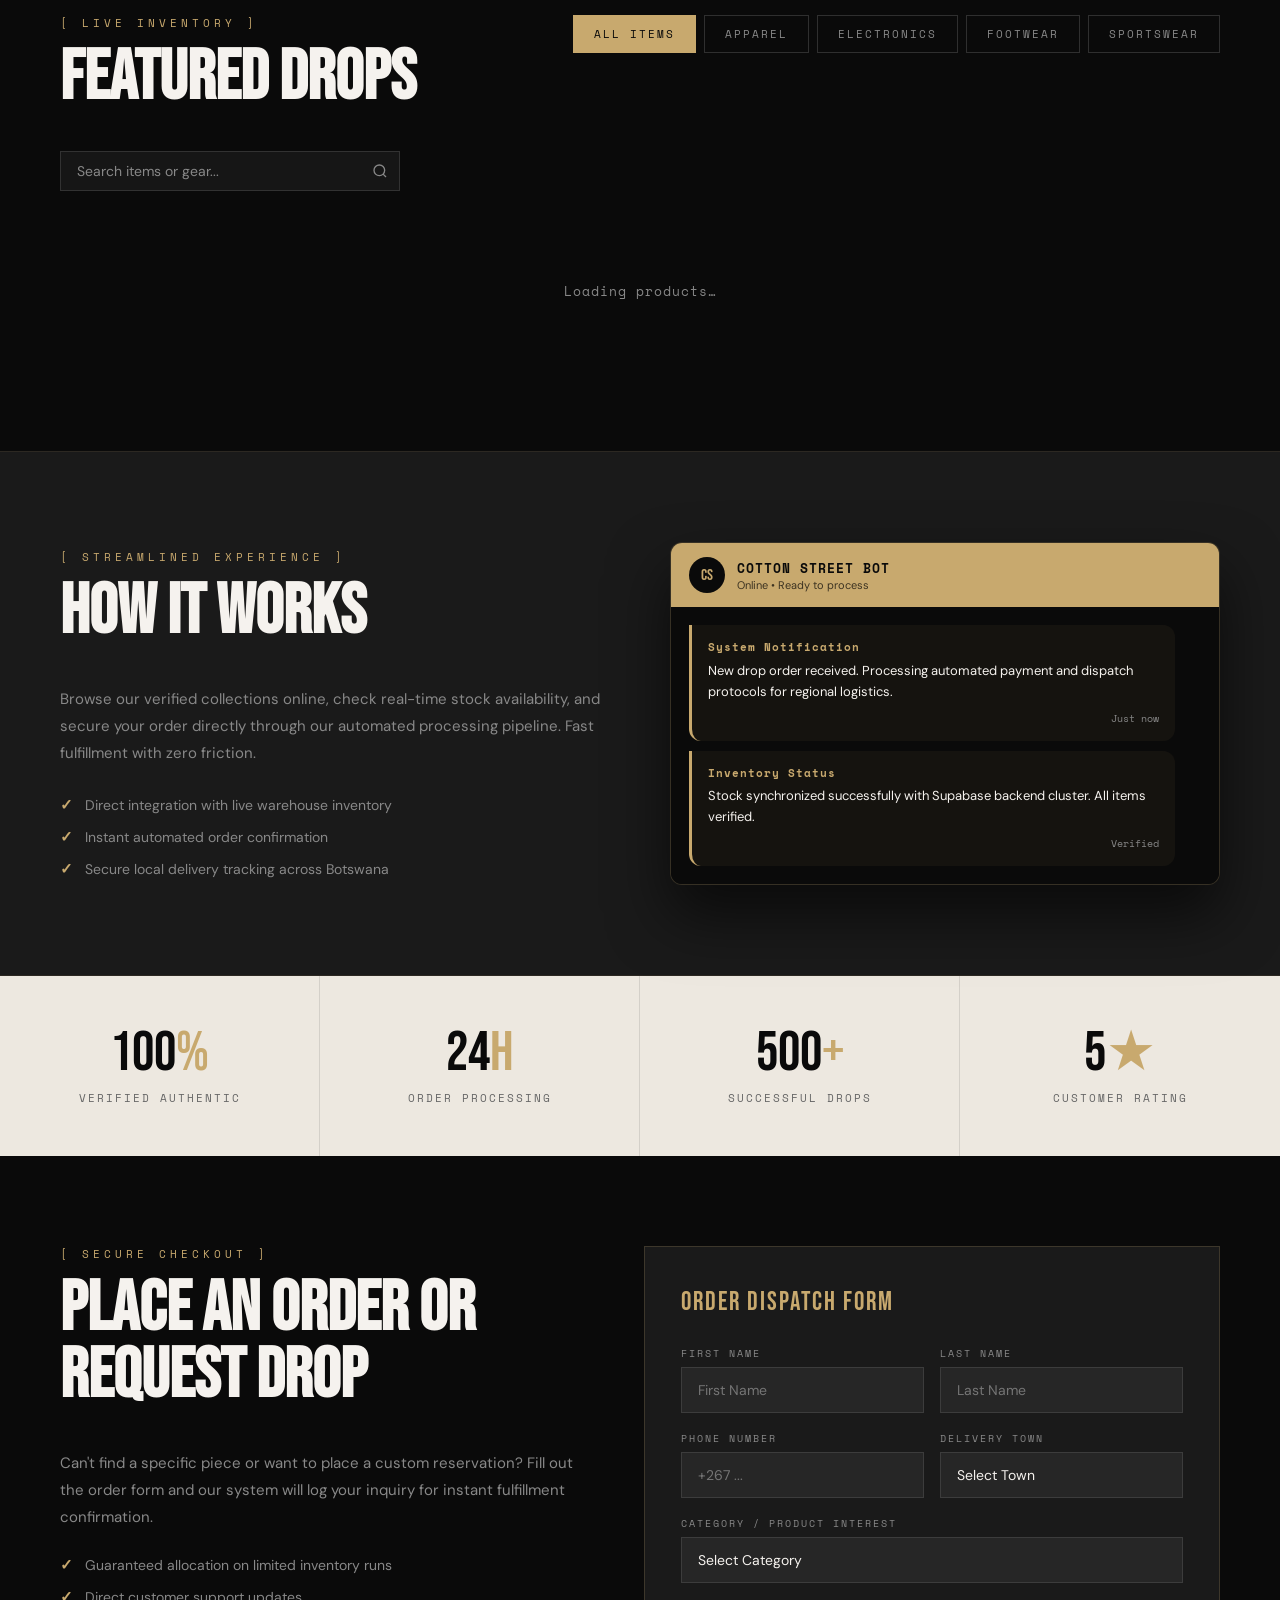
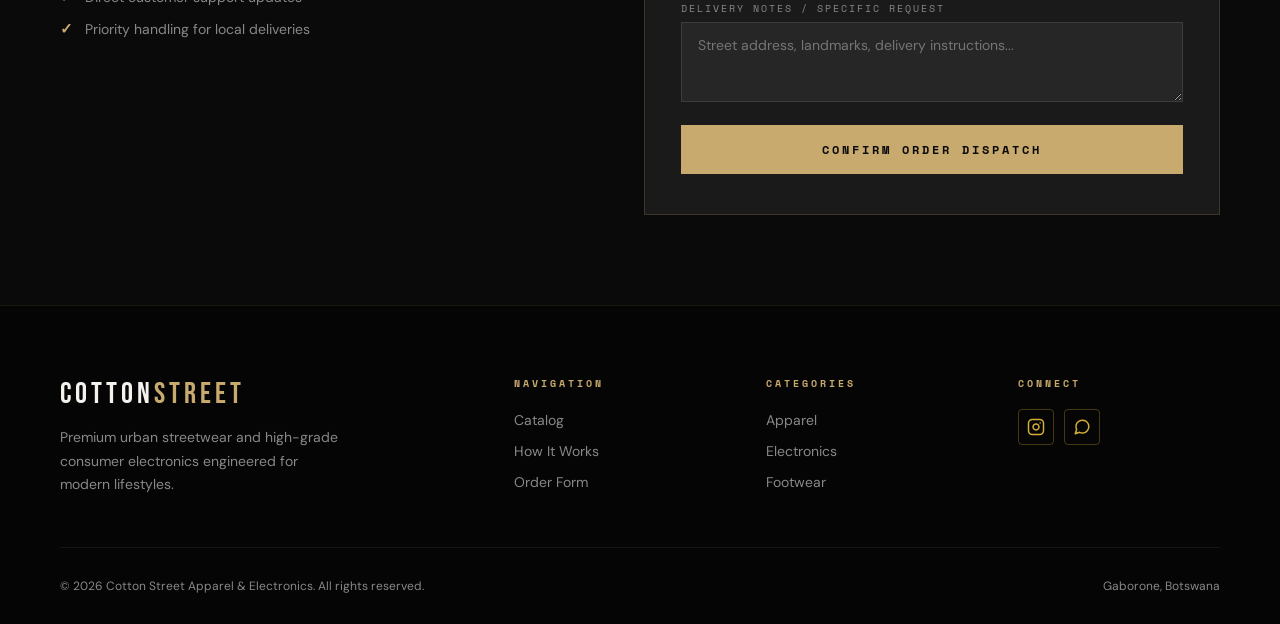
==== commit f5d04758: "eish go apeilwe dah" ====
--- a/frontend/index.html
+++ b/frontend/index.html
@@ -17,14 +17,15 @@
       <li><a href="#order">Order &amp; Custom</a></li>
     </ul>
     <div class="nav-right">
-      <button class="bag-btn" id="bagBtn">
-        Bag <span class="bag-count" id="bagCount">0</span>
-      </button>
-      <button class="nav-burger" id="navBurger" aria-label="Toggle Menu">
-        <span></span>
-        <span></span>
-        <span></span>
-      </button>
+      <button id="bagBtn" class="cart-icon-btn">
+       <svg class="trolley-icon" width="22" height="22" viewBox="0 0 24 24" fill="none" stroke="currentColor" stroke-width="2" stroke-linecap="round" stroke-linejoin="round">
+       <circle cx="9" cy="21" r="1"></circle>
+      <circle cx="20" cy="21" r="1"></circle>
+    <path d="M1 1h4l2.68 13.39a2 2 0 0 0 2 1.61h9.72a2 2 0 0 0 2-1.61L23 6H6"></path>
+  </svg>
+  <span class="bag-text-label">BAG</span>
+  <span id="bagCountBadge" class="bag-badge hidden">0</span>
+</button>
     </div>
   </nav>
 
@@ -312,14 +313,19 @@
           <li><a href="#catalog">Footwear</a></li>
         </ul>
       </div>
-      <div class="footer-col">
-        <h4>Connect</h4>
-        <div class="social-links" style="margin-top: 10px;">
-          <a href="#" aria-label="Instagram">IG</a>
-          <a href="#" aria-label="Twitter">TW</a>
-          <a href="#" aria-label="WhatsApp">WA</a>
-        </div>
-      </div>
+     <div class="footer-col">
+  <h4>Connect</h4>
+  <div class="social-links" style="margin-top: 10px; display: flex; gap: 10px;">
+    <!-- Instagram Icon -->
+    <a href="https://www.instagram.com/_cottonstreet_apparel/" aria-label="Instagram" style="display: flex; align-items: center; justify-content: center; width: 36px; height: 36px; border: 1px solid rgba(212,175,55,0.3); border-radius: 4px; color: #d4af37; text-decoration: none;">
+      <svg width="18" height="18" viewBox="0 0 24 24" fill="none" stroke="currentColor" stroke-width="2" stroke-linecap="round" stroke-linejoin="round"><rect x="2" y="2" width="20" height="20" rx="5" ry="5"></rect><path d="M16 11.37A4 4 0 1 1 12.63 8 4 4 0 0 1 16 11.37z"></path><line x1="17.5" y1="6.5" x2="17.51" y2="6.5"></line></svg>
+    </a>
+    <!-- WhatsApp Icon -->
+    <a href="https://wa.me/26776707364" target="_blank" rel="noopener noreferrer" aria-label="WhatsApp" style="display: flex; align-items: center; justify-content: center; width: 36px; height: 36px; border: 1px solid rgba(212,175,55,0.3); border-radius: 4px; color: #d4af37; text-decoration: none;">
+      <svg width="18" height="18" viewBox="0 0 24 24" fill="none" stroke="currentColor" stroke-width="2" stroke-linecap="round" stroke-linejoin="round"><path d="M21 11.5a8.38 8.38 0 0 1-.9 3.8 8.5 8.5 0 0 1-7.6 4.7 8.38 8.38 0 0 1-3.8-.9L3 21l1.9-5.7a8.38 8.38 0 0 1-.9-3.8 8.5 8.5 0 0 1 4.7-7.6 8.38 8.38 0 0 1 3.8-.9h.5a8.48 8.48 0 0 1 8 8v.5z"></path></svg>
+    </a>
+  </div>
+</div>
     </div>
     <div class="footer-bottom">
       <div>&copy; 2026 Cotton Street Apparel &amp; Electronics. All rights reserved.</div>
--- a/frontend/css/style.css
+++ b/frontend/css/style.css
@@ -570,4 +570,195 @@
   .stats-row { grid-template-columns: 1fr; }
   .stat-item { border-right: none; border-bottom: 1px solid rgba(0,0,0,0.1); }
   .form-row { grid-template-columns: 1fr; }
+}
+.cart-icon-btn {
+  position: relative;
+  display: inline-flex;
+  align-items: center;
+  gap: 8px;
+  background: transparent;
+  border: 1px solid #d4af37;
+  color: #fff;
+  padding: 8px 14px;
+  border-radius: 4px;
+  cursor: pointer !important;
+  transition: all 0.2s ease-in-out;
+}
+
+.cart-icon-btn:hover {
+  background: rgba(212, 175, 55, 0.1);
+}
+
+.trolley-icon {
+  stroke: #d4af37;
+}
+
+.bag-badge {
+  position: absolute;
+  top: -8px;
+  right: -8px;
+  background-color: #ff3b30;
+  color: white;
+  font-size: 11px;
+  font-weight: bold;
+  padding: 2px 6px;
+  border-radius: 50%;
+  min-width: 18px;
+  text-align: center;
+  box-shadow: 0 2px 4px rgba(0,0,0,0.3);
+}
+
+.bag-badge.hidden {
+  display: none;
+}
+/* =========================================================
+   CHATBOT WIDGET STYLING
+   ========================================================= */
+
+/* Main Chat Container */
+.chatbot-container, 
+#chatbotContainer {
+  background-color: #0d0d0d;
+  color: #ffffff;
+  border: 1px solid rgba(212, 175, 55, 0.3);
+  border-radius: 12px;
+  box-shadow: 0 8px 24px rgba(0, 0, 0, 0.6);
+  font-family: inherit;
+  overflow: hidden;
+  display: flex;
+  flex-direction: column;
+}
+
+/* Chat Header */
+.chatbot-header,
+.chat-header {
+  background: #141414;
+  border-bottom: 1px solid rgba(212, 175, 55, 0.2);
+  padding: 14px 16px;
+  display: flex;
+  align-items: center;
+  gap: 12px;
+}
+
+.chatbot-header .icon,
+.chat-avatar {
+  background: rgba(212, 175, 55, 0.1);
+  border: 1px solid #d4af37;
+  color: #d4af37;
+  padding: 8px;
+  border-radius: 8px;
+  display: flex;
+  align-items: center;
+  justify-content: center;
+}
+
+.chatbot-header-info h4,
+.chat-title {
+  color: #ffffff;
+  font-size: 0.95rem;
+  font-weight: 600;
+  margin: 0;
+}
+
+.chatbot-header-info span,
+.chat-subtitle {
+  color: #888888;
+  font-size: 0.75rem;
+}
+
+/* Close/Action Button */
+.chatbot-close,
+.chat-close-btn {
+  background: transparent;
+  border: 1px solid rgba(255, 255, 255, 0.2);
+  color: #ffffff;
+  border-radius: 4px;
+  padding: 4px 8px;
+  cursor: pointer !important;
+  transition: all 0.2s ease;
+}
+
+.chatbot-close:hover {
+  background: rgba(255, 255, 255, 0.1);
+  border-color: #d4af37;
+}
+
+/* Quick Option Pills (iPhones, Delivery, Clothing, etc.) */
+.chat-pills-wrap,
+.chatbot-quick-options {
+  display: flex;
+  flex-wrap: wrap;
+  gap: 6px;
+  padding: 10px 14px;
+  background: #111111;
+  border-bottom: 1px solid rgba(255, 255, 255, 0.05);
+}
+
+.chat-pill,
+.chatbot-pill {
+  background: #1a1a1a;
+  border: 1px solid rgba(212, 175, 55, 0.4);
+  color: #ffffff;
+  padding: 6px 12px;
+  font-size: 0.8rem;
+  border-radius: 20px;
+  cursor: pointer !important;
+  display: inline-flex;
+  align-items: center;
+  gap: 6px;
+  transition: all 0.2s ease;
+}
+
+.chat-pill:hover {
+  background: #d4af37;
+  color: #000000;
+  border-color: #d4af37;
+}
+
+/* Input Area */
+.chat-input-area,
+.chatbot-input-wrap {
+  padding: 12px;
+  background: #141414;
+  display: flex;
+  align-items: center;
+  gap: 8px;
+  border-top: 1px solid rgba(255, 255, 255, 0.08);
+}
+
+.chat-input-area input,
+.chatbot-input-wrap input {
+  flex: 1;
+  background: #0d0d0d;
+  border: 1px solid rgba(255, 255, 255, 0.15);
+  color: #ffffff;
+  padding: 10px 14px;
+  border-radius: 6px;
+  font-size: 0.85rem;
+  outline: none;
+  transition: border-color 0.2s ease;
+}
+
+.chat-input-area input:focus,
+.chatbot-input-wrap input:focus {
+  border-color: #d4af37;
+}
+
+.chat-send-btn,
+.chatbot-send-btn {
+  background: #d4af37;
+  color: #000000;
+  border: none;
+  padding: 10px 14px;
+  border-radius: 6px;
+  cursor: pointer !important;
+  font-weight: bold;
+  display: flex;
+  align-items: center;
+  justify-content: center;
+  transition: opacity 0.2s ease;
+}
+
+.chat-send-btn:hover {
+  opacity: 0.9;
 }
